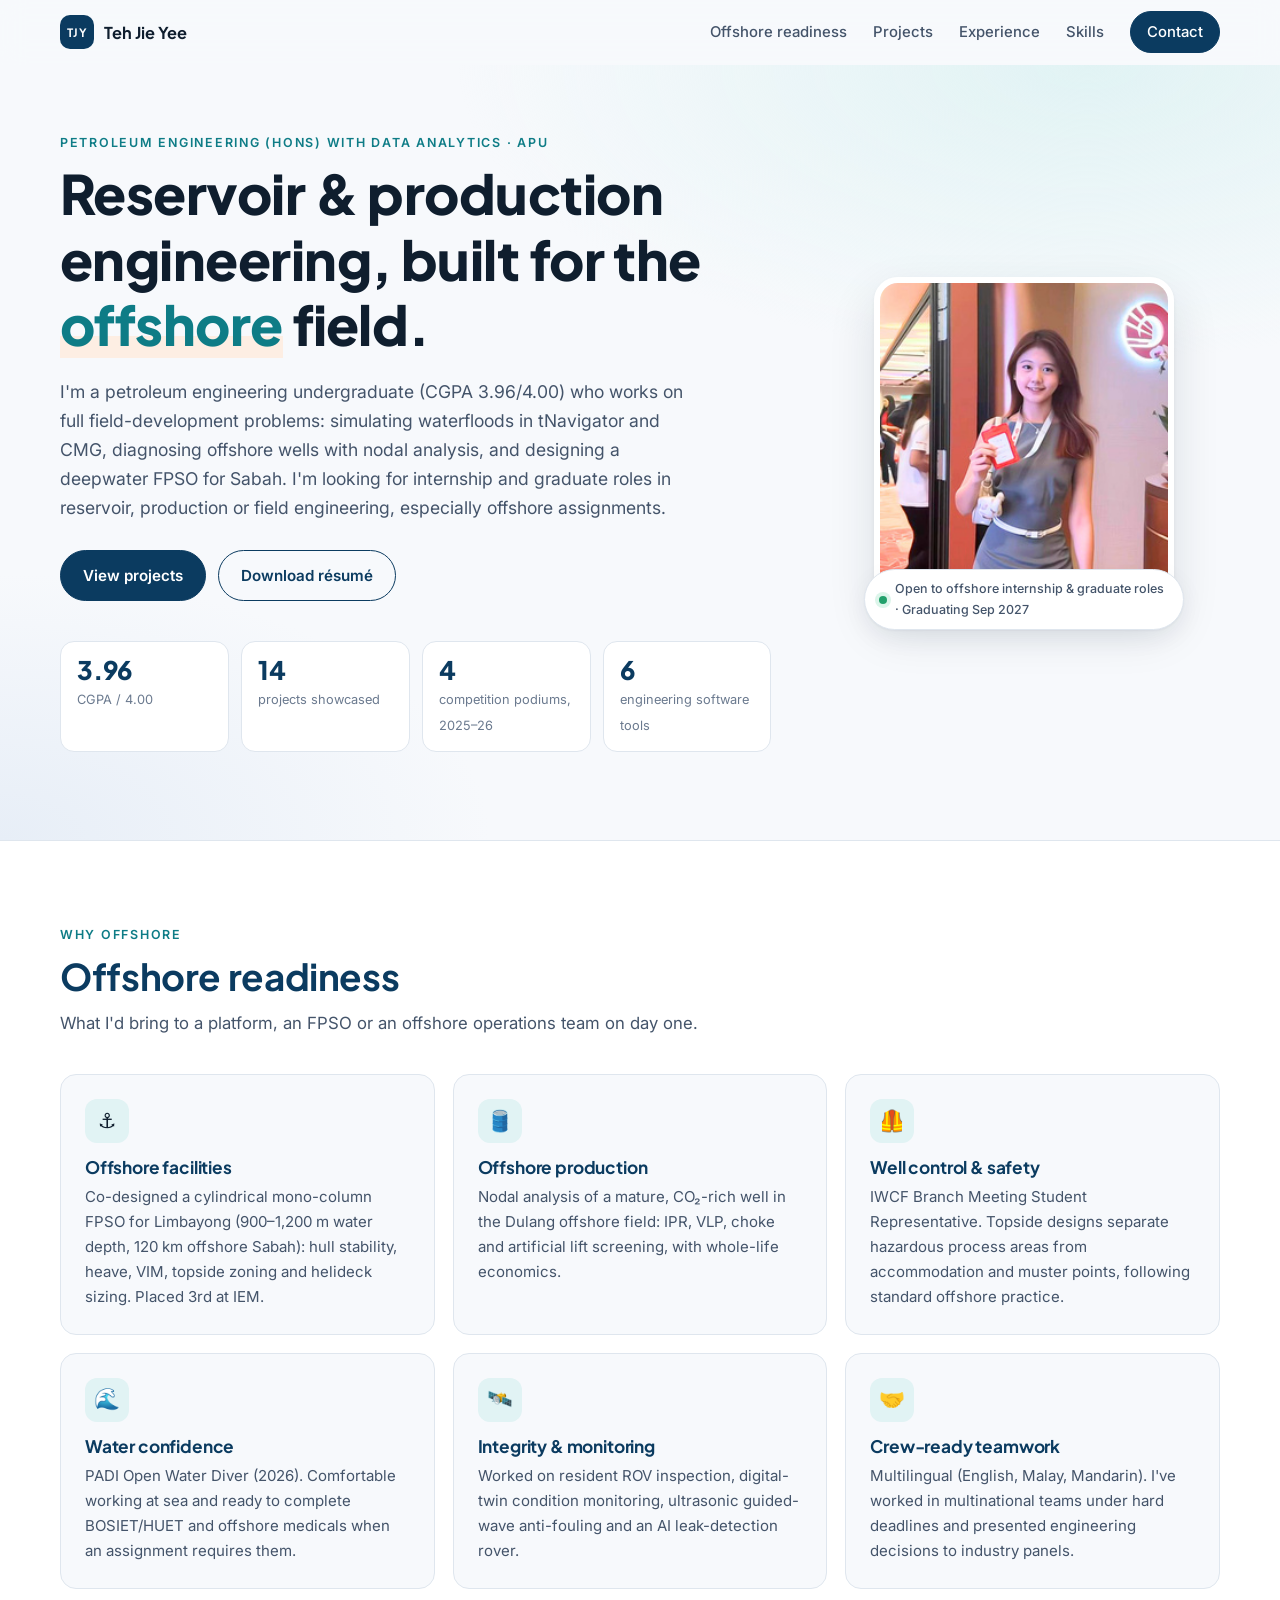
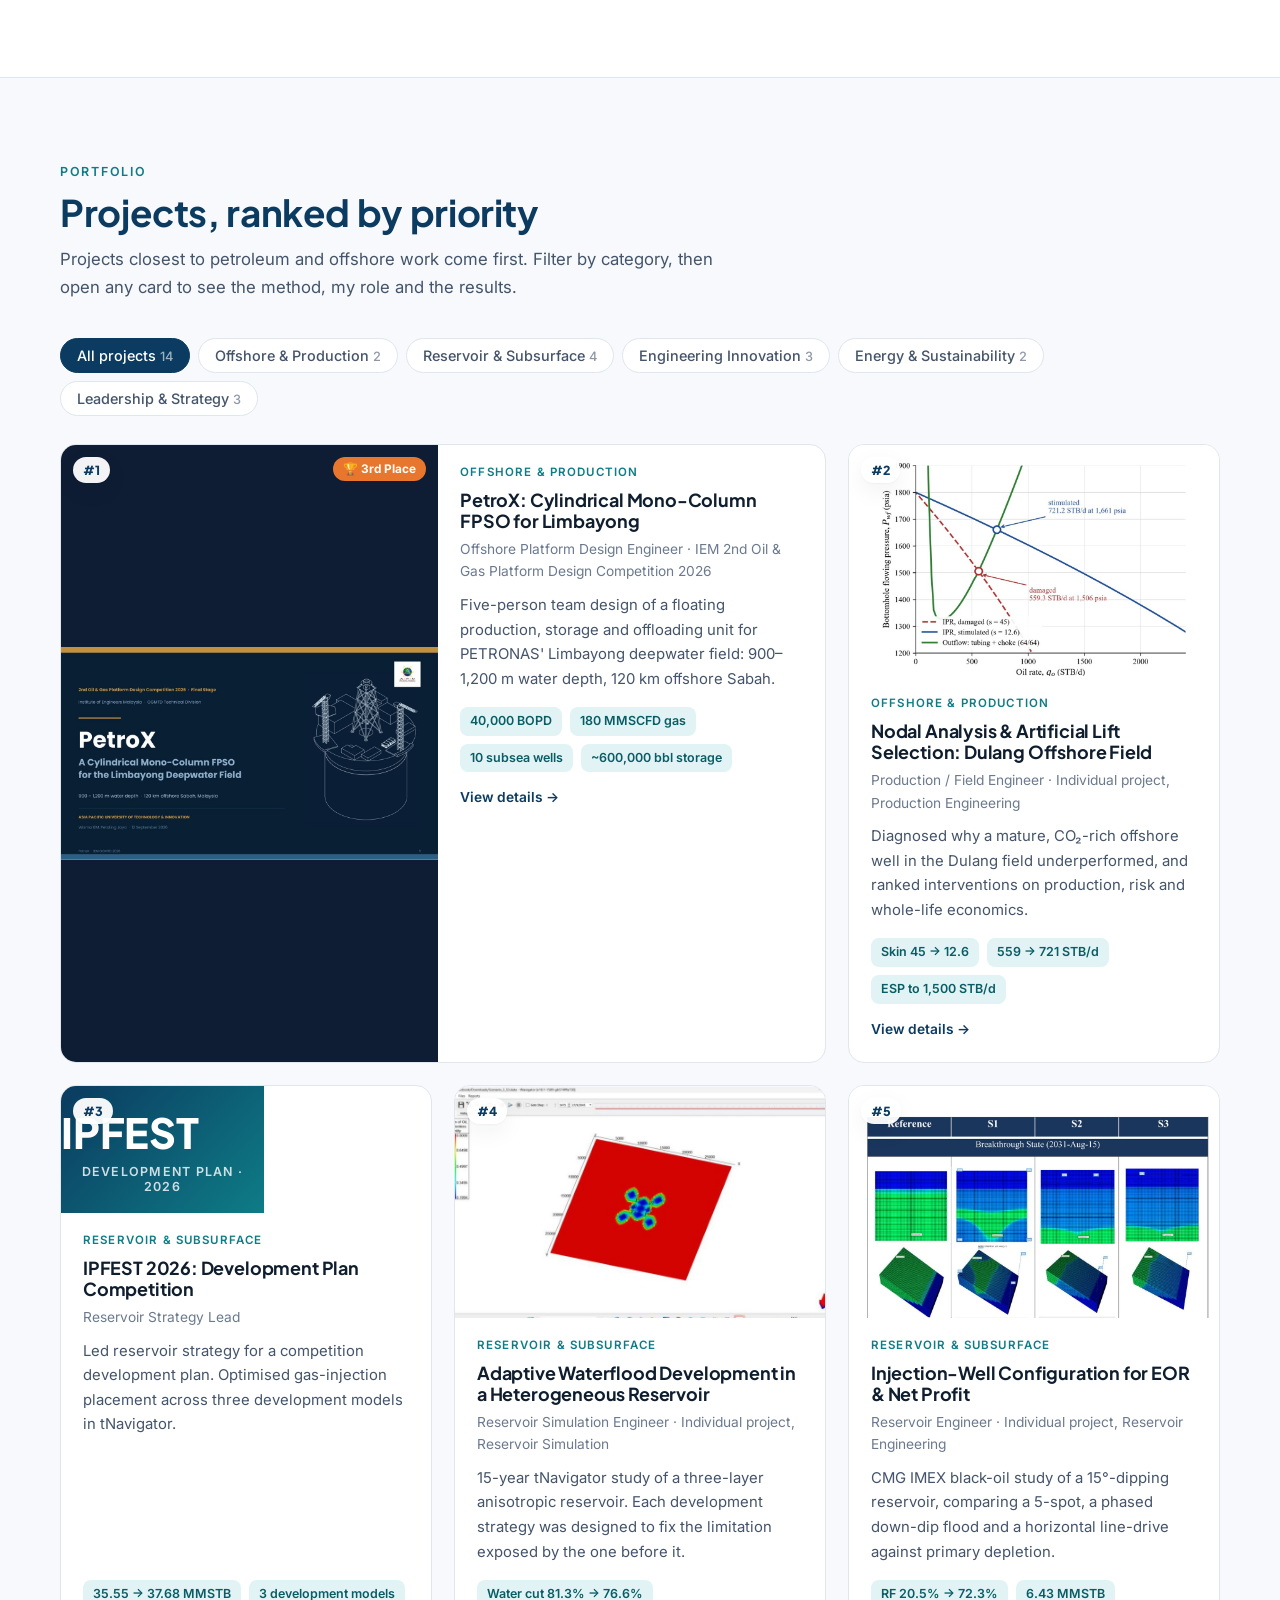
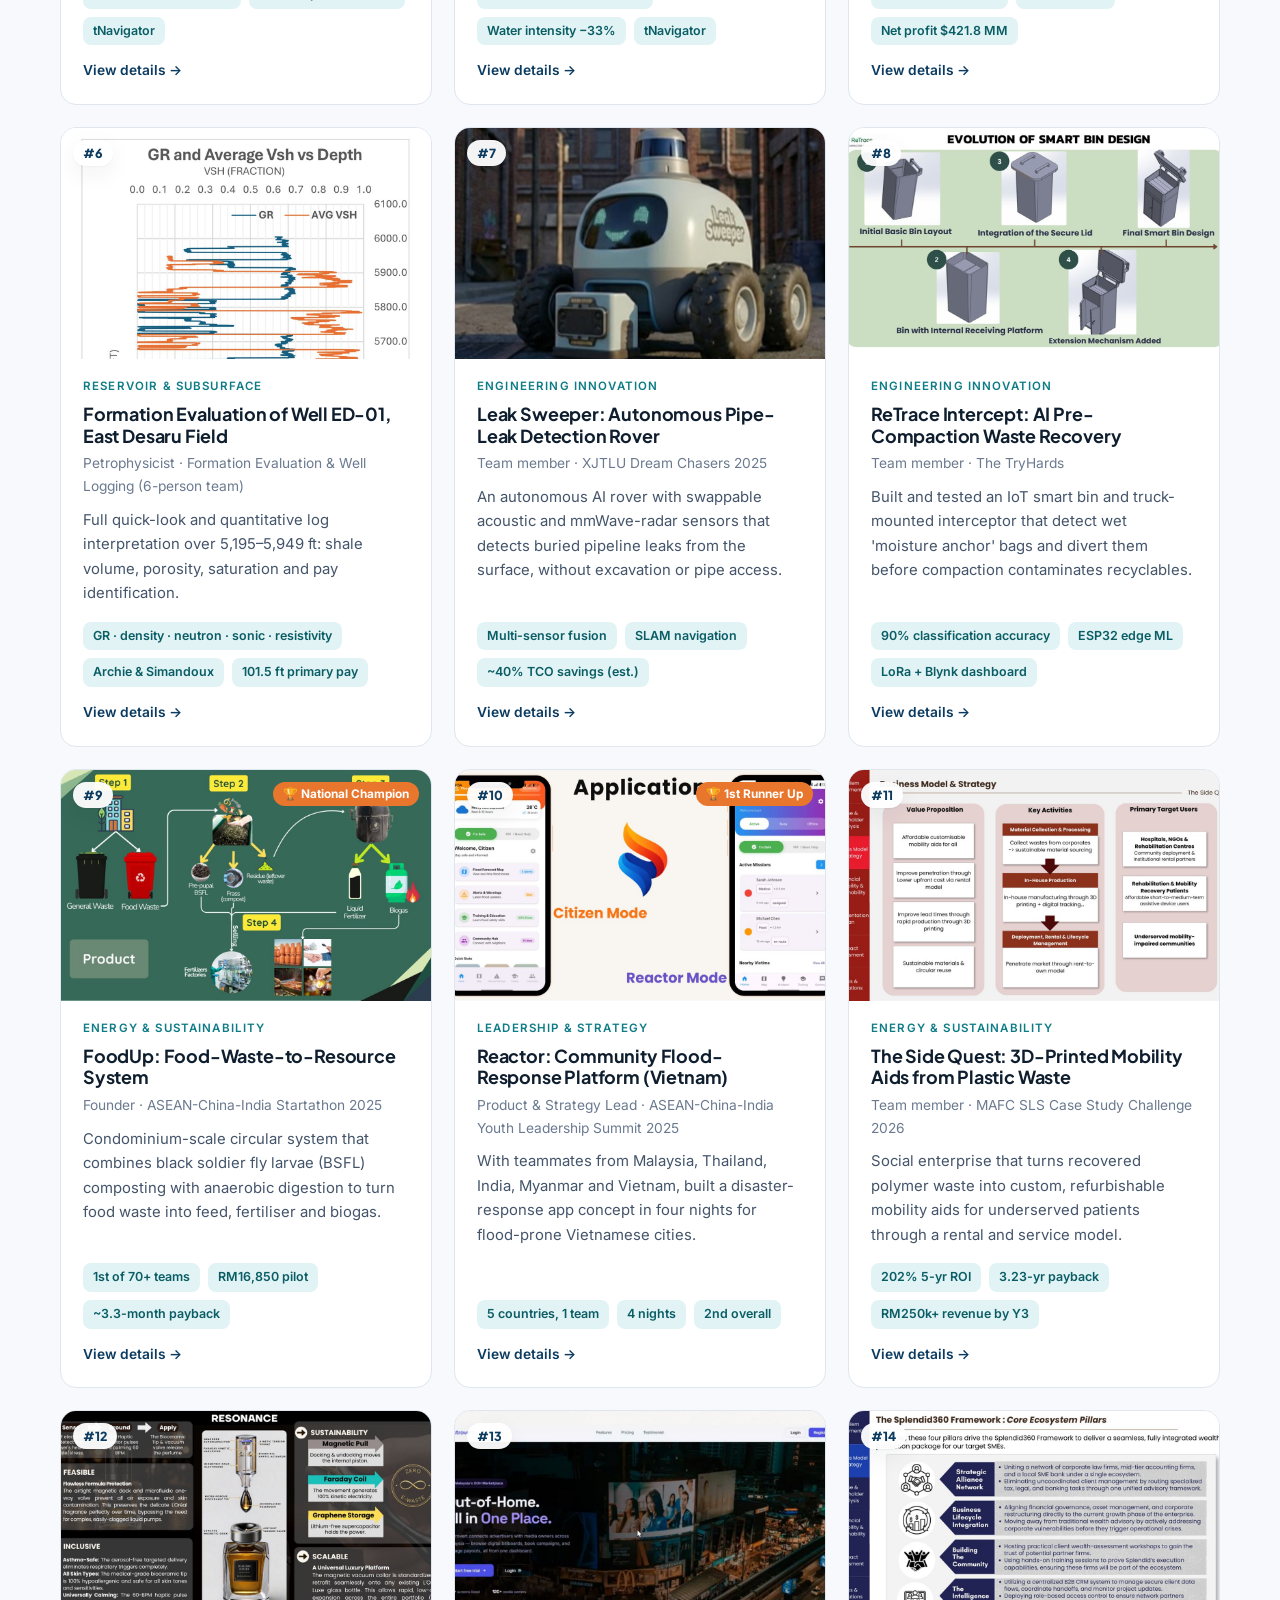
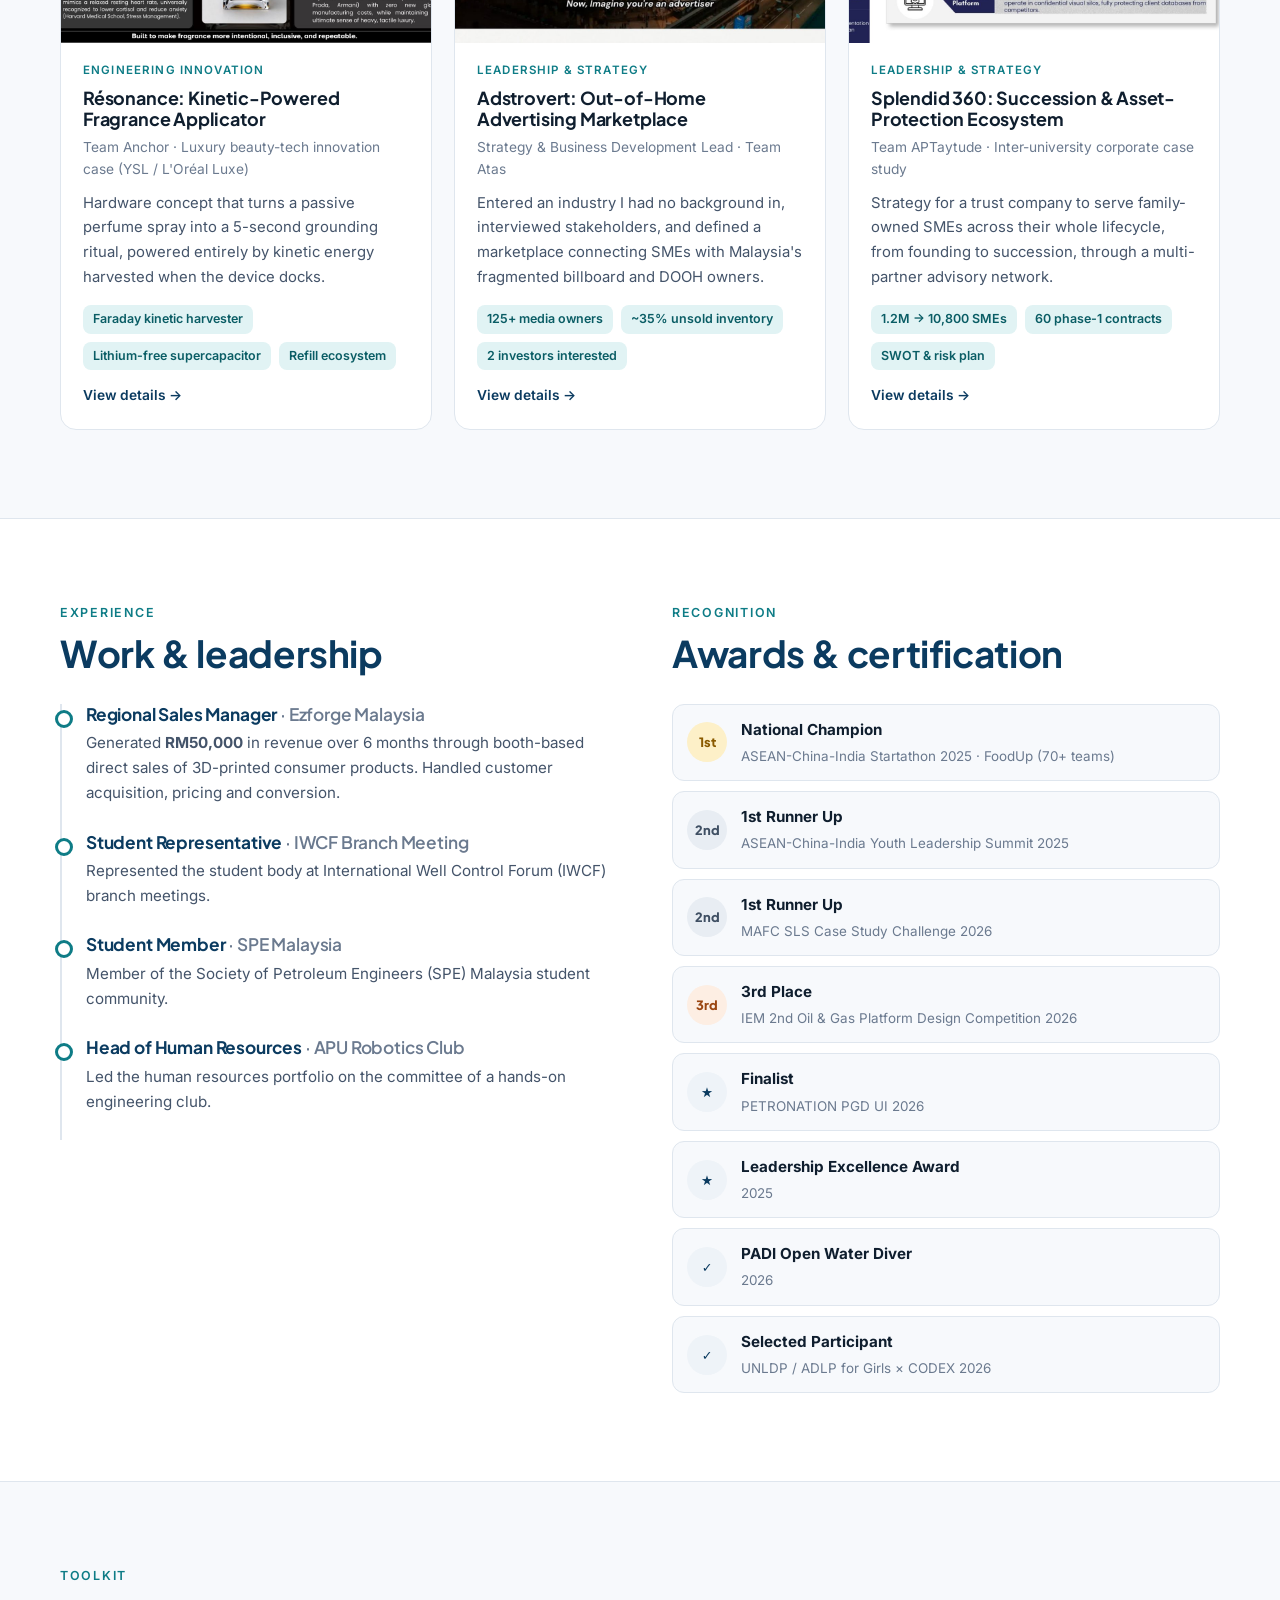
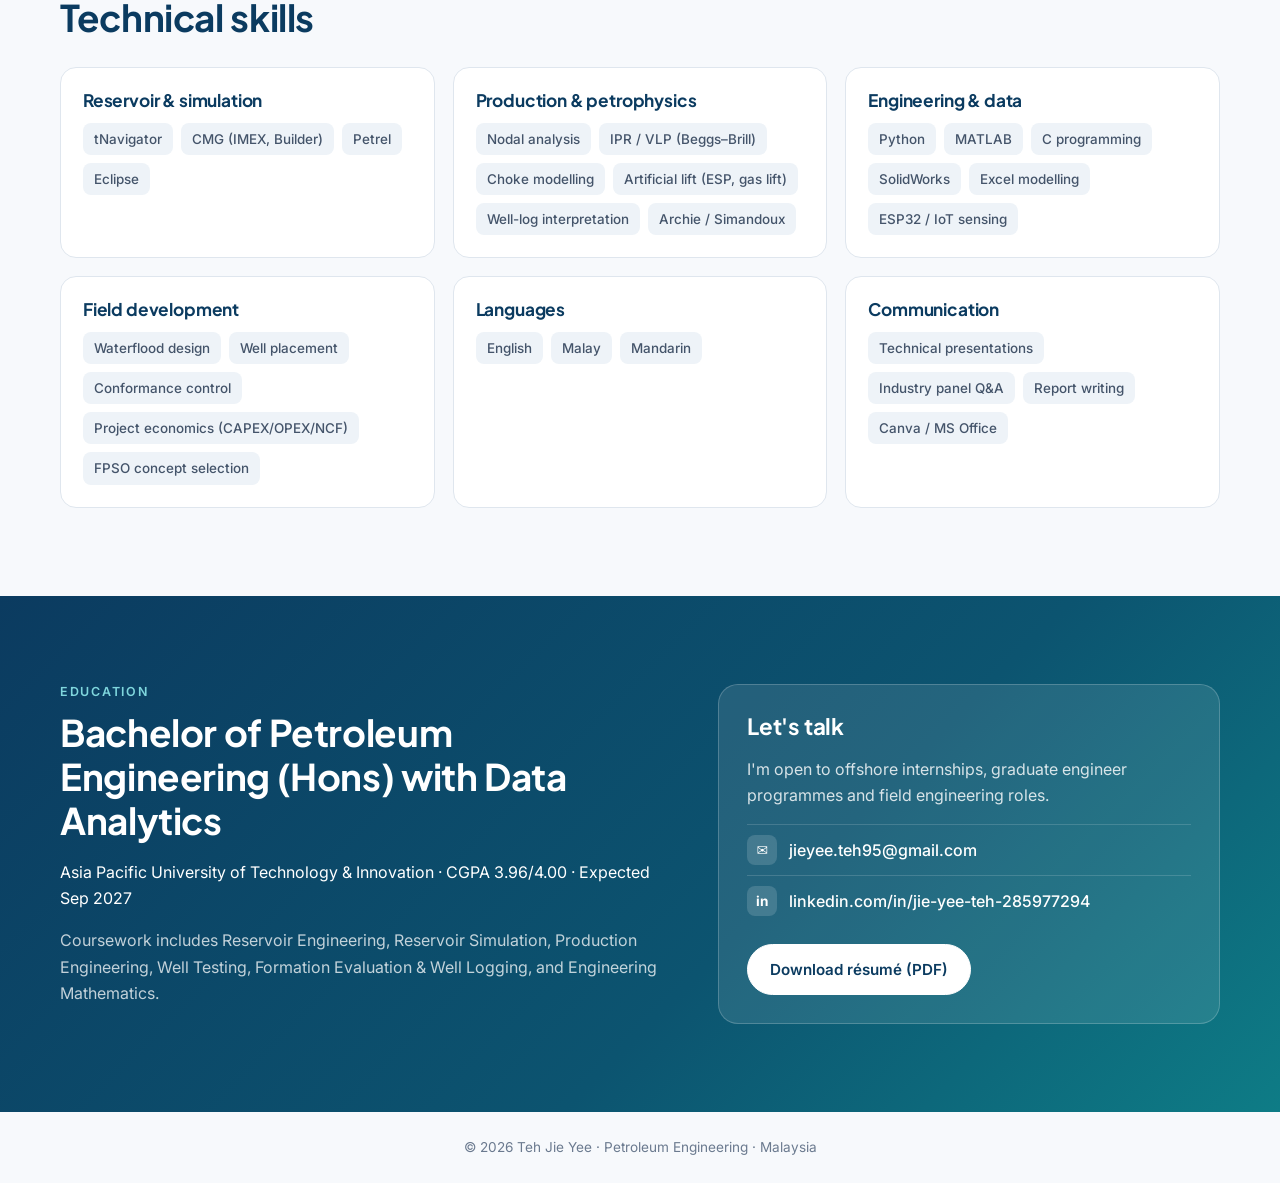
==== index.html @ 3d4229f1 "Petroleum engineering portfolio site Co-Authored-By: Claude Opus 5.5 <noreply@anthropic.com>" ====
<!doctype html>
<html lang="en">
<head>
  <meta charset="utf-8">
  <meta name="viewport" content="width=device-width, initial-scale=1">
  <title>Teh Jie Yee | Petroleum Engineer</title>
  <meta name="description" content="Portfolio of Teh Jie Yee: petroleum engineering undergraduate (CGPA 3.96) focused on reservoir, production and offshore field development.">
  <meta property="og:title" content="Teh Jie Yee | Petroleum Engineer">
  <meta property="og:description" content="Reservoir, production and offshore field development projects: tNavigator, CMG, Petrel, Eclipse, nodal analysis, FPSO design.">
  <meta property="og:image" content="assets/img/petrox.jpg">
  <link rel="preconnect" href="https://fonts.googleapis.com">
  <link rel="preconnect" href="https://fonts.gstatic.com" crossorigin>
  <link href="https://fonts.googleapis.com/css2?family=Inter:wght@400;500;600&family=Plus+Jakarta+Sans:wght@600;700;800&display=swap" rel="stylesheet">
  <link rel="stylesheet" href="styles.css">
  <link rel="icon" href="data:image/svg+xml,<svg xmlns='http://www.w3.org/2000/svg' viewBox='0 0 32 32'><rect width='32' height='32' rx='8' fill='%230b3b60'/><path d='M16 6c4 6 7 9.5 7 13a7 7 0 0 1-14 0c0-3.5 3-7 7-13z' fill='%2333c3cf'/></svg>">
</head>
<body>

<header class="nav" id="top">
  <div class="wrap nav-inner">
    <a href="#top" class="brand"><span class="brand-mark">TJY</span> Teh Jie Yee</a>
    <button class="nav-toggle" aria-label="Open menu" aria-expanded="false">☰</button>
    <nav class="nav-links">
      <a href="#offshore">Offshore readiness</a>
      <a href="#projects">Projects</a>
      <a href="#experience">Experience</a>
      <a href="#skills">Skills</a>
      <a href="#contact" class="btn btn-sm">Contact</a>
    </nav>
  </div>
</header>

<main>
  <!-- HERO -->
  <section class="hero">
    <div class="wrap hero-grid">
      <div>
        <p class="eyebrow">Petroleum Engineering (Hons) with Data Analytics · APU</p>
        <h1>Reservoir &amp; production engineering, built for the <span class="hl">offshore</span> field.</h1>
        <p class="lead">I'm a petroleum engineering undergraduate (CGPA 3.96/4.00) who works on full field-development problems: simulating waterfloods in tNavigator and CMG, diagnosing offshore wells with nodal analysis, and designing a deepwater FPSO for Sabah. I'm looking for internship and graduate roles in reservoir, production or field engineering, especially offshore assignments.</p>
        <div class="hero-cta">
          <a href="#projects" class="btn">View projects</a>
          <a href="assets/Teh-Jie-Yee-Resume.pdf" class="btn btn-ghost" target="_blank" rel="noopener">Download résumé</a>
        </div>
        <ul class="stats">
          <li><strong>3.96</strong><span>CGPA / 4.00</span></li>
          <li><strong>14</strong><span>projects showcased</span></li>
          <li><strong>4</strong><span>competition podiums, 2025–26</span></li>
          <li><strong>6</strong><span>engineering software tools</span></li>
        </ul>
      </div>
      <figure class="hero-photo">
        <img src="assets/img/photo.jpg" alt="Portrait of Teh Jie Yee" width="251" height="335">
        <figcaption>
          <span class="dot"></span> Open to offshore internship &amp; graduate roles · Graduating Sep 2027
        </figcaption>
      </figure>
    </div>
  </section>

  <!-- OFFSHORE READINESS -->
  <section id="offshore" class="section alt">
    <div class="wrap">
      <p class="eyebrow">Why offshore</p>
      <h2>Offshore readiness</h2>
      <p class="section-lead">What I'd bring to a platform, an FPSO or an offshore operations team on day one.</p>
      <div class="ready-grid">
        <article class="ready">
          <div class="ready-icon" aria-hidden="true">⚓</div>
          <h3>Offshore facilities</h3>
          <p>Co-designed a cylindrical mono-column FPSO for Limbayong (900–1,200 m water depth, 120 km offshore Sabah): hull stability, heave, VIM, topside zoning and helideck sizing. Placed 3rd at IEM.</p>
        </article>
        <article class="ready">
          <div class="ready-icon" aria-hidden="true">🛢️</div>
          <h3>Offshore production</h3>
          <p>Nodal analysis of a mature, CO₂-rich well in the Dulang offshore field: IPR, VLP, choke and artificial lift screening, with whole-life economics.</p>
        </article>
        <article class="ready">
          <div class="ready-icon" aria-hidden="true">🦺</div>
          <h3>Well control &amp; safety</h3>
          <p>IWCF Branch Meeting Student Representative. Topside designs separate hazardous process areas from accommodation and muster points, following standard offshore practice.</p>
        </article>
        <article class="ready">
          <div class="ready-icon" aria-hidden="true">🌊</div>
          <h3>Water confidence</h3>
          <p>PADI Open Water Diver (2026). Comfortable working at sea and ready to complete BOSIET/HUET and offshore medicals when an assignment requires them.</p>
        </article>
        <article class="ready">
          <div class="ready-icon" aria-hidden="true">🛰️</div>
          <h3>Integrity &amp; monitoring</h3>
          <p>Worked on resident ROV inspection, digital-twin condition monitoring, ultrasonic guided-wave anti-fouling and an AI leak-detection rover.</p>
        </article>
        <article class="ready">
          <div class="ready-icon" aria-hidden="true">🤝</div>
          <h3>Crew-ready teamwork</h3>
          <p>Multilingual (English, Malay, Mandarin). I've worked in multinational teams under hard deadlines and presented engineering decisions to industry panels.</p>
        </article>
      </div>
    </div>
  </section>

  <!-- PROJECTS -->
  <section id="projects" class="section">
    <div class="wrap">
      <p class="eyebrow">Portfolio</p>
      <h2>Projects, ranked by priority</h2>
      <p class="section-lead">Projects closest to petroleum and offshore work come first. Filter by category, then open any card to see the method, my role and the results.</p>

      <div class="filters" role="tablist" aria-label="Project categories"></div>
      <div class="grid" id="project-grid"></div>
    </div>
  </section>

  <!-- EXPERIENCE -->
  <section id="experience" class="section alt">
    <div class="wrap two-col">
      <div>
        <p class="eyebrow">Experience</p>
        <h2>Work &amp; leadership</h2>
        <ol class="timeline">
          <li>
            <h3>Regional Sales Manager <span>· Ezforge Malaysia</span></h3>
            <p>Generated <strong>RM50,000</strong> in revenue over 6 months through booth-based direct sales of 3D-printed consumer products. Handled customer acquisition, pricing and conversion.</p>
          </li>
          <li>
            <h3>Student Representative <span>· IWCF Branch Meeting</span></h3>
            <p>Represented the student body at International Well Control Forum (IWCF) branch meetings.</p>
          </li>
          <li>
            <h3>Student Member <span>· SPE Malaysia</span></h3>
            <p>Member of the Society of Petroleum Engineers (SPE) Malaysia student community.</p>
          </li>
          <li>
            <h3>Head of Human Resources <span>· APU Robotics Club</span></h3>
            <p>Led the human resources portfolio on the committee of a hands-on engineering club.</p>
          </li>
        </ol>
      </div>
      <div>
        <p class="eyebrow">Recognition</p>
        <h2>Awards &amp; certification</h2>
        <ul class="awards">
          <li><span class="medal gold">1st</span><div><strong>National Champion</strong><small>ASEAN-China-India Startathon 2025 · FoodUp (70+ teams)</small></div></li>
          <li><span class="medal silver">2nd</span><div><strong>1st Runner Up</strong><small>ASEAN-China-India Youth Leadership Summit 2025</small></div></li>
          <li><span class="medal silver">2nd</span><div><strong>1st Runner Up</strong><small>MAFC SLS Case Study Challenge 2026</small></div></li>
          <li><span class="medal bronze">3rd</span><div><strong>3rd Place</strong><small>IEM 2nd Oil &amp; Gas Platform Design Competition 2026</small></div></li>
          <li><span class="medal">★</span><div><strong>Finalist</strong><small>PETRONATION PGD UI 2026</small></div></li>
          <li><span class="medal">★</span><div><strong>Leadership Excellence Award</strong><small>2025</small></div></li>
          <li><span class="medal">✓</span><div><strong>PADI Open Water Diver</strong><small>2026</small></div></li>
          <li><span class="medal">✓</span><div><strong>Selected Participant</strong><small>UNLDP / ADLP for Girls × CODEX 2026</small></div></li>
        </ul>
      </div>
    </div>
  </section>

  <!-- SKILLS -->
  <section id="skills" class="section">
    <div class="wrap">
      <p class="eyebrow">Toolkit</p>
      <h2>Technical skills</h2>
      <div class="skills-grid">
        <div class="skill-card">
          <h3>Reservoir &amp; simulation</h3>
          <ul class="chips"><li>tNavigator</li><li>CMG (IMEX, Builder)</li><li>Petrel</li><li>Eclipse</li></ul>
        </div>
        <div class="skill-card">
          <h3>Production &amp; petrophysics</h3>
          <ul class="chips"><li>Nodal analysis</li><li>IPR / VLP (Beggs–Brill)</li><li>Choke modelling</li><li>Artificial lift (ESP, gas lift)</li><li>Well-log interpretation</li><li>Archie / Simandoux</li></ul>
        </div>
        <div class="skill-card">
          <h3>Engineering &amp; data</h3>
          <ul class="chips"><li>Python</li><li>MATLAB</li><li>C programming</li><li>SolidWorks</li><li>Excel modelling</li><li>ESP32 / IoT sensing</li></ul>
        </div>
        <div class="skill-card">
          <h3>Field development</h3>
          <ul class="chips"><li>Waterflood design</li><li>Well placement</li><li>Conformance control</li><li>Project economics (CAPEX/OPEX/NCF)</li><li>FPSO concept selection</li></ul>
        </div>
        <div class="skill-card">
          <h3>Languages</h3>
          <ul class="chips"><li>English</li><li>Malay</li><li>Mandarin</li></ul>
        </div>
        <div class="skill-card">
          <h3>Communication</h3>
          <ul class="chips"><li>Technical presentations</li><li>Industry panel Q&amp;A</li><li>Report writing</li><li>Canva / MS Office</li></ul>
        </div>
      </div>
    </div>
  </section>

  <!-- EDUCATION + CONTACT -->
  <section id="contact" class="section contact">
    <div class="wrap contact-grid">
      <div>
        <p class="eyebrow light">Education</p>
        <h2>Bachelor of Petroleum Engineering (Hons) with Data Analytics</h2>
        <p>Asia Pacific University of Technology &amp; Innovation · CGPA 3.96/4.00 · Expected Sep 2027</p>
        <p class="muted-light">Coursework includes Reservoir Engineering, Reservoir Simulation, Production Engineering, Well Testing, Formation Evaluation &amp; Well Logging, and Engineering Mathematics.</p>
      </div>
      <div class="contact-card">
        <h3>Let's talk</h3>
        <p>I'm open to offshore internships, graduate engineer programmes and field engineering roles.</p>
        <a class="contact-line" href="mailto:jieyee.teh95@gmail.com"><span>✉</span> jieyee.teh95@gmail.com</a>
        <a class="contact-line" href="https://www.linkedin.com/in/jie-yee-teh-285977294" target="_blank" rel="noopener"><span>in</span> linkedin.com/in/jie-yee-teh-285977294</a>
        <a class="btn btn-light" href="assets/Teh-Jie-Yee-Resume.pdf" target="_blank" rel="noopener">Download résumé (PDF)</a>
      </div>
    </div>
  </section>
</main>

<footer class="footer">
  <div class="wrap">© <span id="year"></span> Teh Jie Yee · Petroleum Engineering · Malaysia</div>
</footer>

<dialog id="modal" aria-labelledby="modal-title">
  <button class="modal-close" aria-label="Close">×</button>
  <div id="modal-body"></div>
</dialog>

<script src="main.js"></script>
</body>
</html>
---- styles.css ----
:root {
  --bg: #f7f9fc;
  --surface: #ffffff;
  --surface-2: #eef3f8;
  --ink: #0f1e2e;
  --ink-2: #44546a;
  --muted: #6b7a8f;
  --line: #dfe6ee;
  --navy: #0b3b60;
  --teal: #0e7c86;
  --teal-soft: #e1f3f4;
  --orange: #e8762d;
  --orange-soft: #fdeee3;
  --radius: 16px;
  --shadow: 0 1px 2px rgba(15, 30, 46, .04), 0 8px 24px rgba(15, 30, 46, .06);
  --shadow-lg: 0 2px 4px rgba(15, 30, 46, .05), 0 20px 48px rgba(15, 30, 46, .12);
  --head: "Plus Jakarta Sans", system-ui, sans-serif;
  --body: "Inter", system-ui, sans-serif;
}

* { box-sizing: border-box; }
html { scroll-behavior: smooth; scroll-padding-top: 72px; }
body { margin: 0; background: var(--bg); color: var(--ink); font: 400 16px/1.65 var(--body); -webkit-font-smoothing: antialiased; }
img { max-width: 100%; display: block; }
a { color: var(--teal); text-decoration: none; }
h1, h2, h3 { font-family: var(--head); line-height: 1.2; margin: 0; letter-spacing: -.01em; }
h2 { font-size: clamp(1.7rem, 3vw, 2.3rem); color: var(--navy); }
h3 { font-size: 1.08rem; }
.wrap { width: min(1160px, 100% - 32px); margin-inline: auto; }

.eyebrow { font: 600 .78rem/1 var(--body); letter-spacing: .14em; text-transform: uppercase; color: var(--teal); margin: 0 0 12px; }
.eyebrow.light { color: #7fd6dd; }
.section { padding: 88px 0; }
.section.alt { background: var(--surface); border-block: 1px solid var(--line); }
.section-lead { color: var(--ink-2); max-width: 680px; margin: 12px 0 36px; font-size: 1.05rem; }

/* buttons */
.btn { display: inline-flex; align-items: center; gap: 8px; background: var(--navy); color: #fff; padding: 12px 22px; border-radius: 999px; font-weight: 600; font-size: .95rem; border: 1.5px solid var(--navy); transition: transform .15s, background .15s, box-shadow .15s; }
.btn:hover { background: #0d4a78; transform: translateY(-1px); box-shadow: var(--shadow); }
.btn-ghost { background: transparent; color: var(--navy); }
.btn-ghost:hover { background: var(--surface-2); }
.btn-sm { padding: 8px 16px; font-size: .88rem; color: #fff !important; }
.btn-light { background: #fff; color: var(--navy); border-color: #fff; margin-top: 18px; }
.btn-light:hover { background: var(--teal-soft); }

/* nav */
.nav { position: sticky; top: 0; z-index: 50; background: rgba(247, 249, 252, .85); backdrop-filter: blur(12px); border-bottom: 1px solid transparent; transition: border-color .2s; }
.nav.scrolled { border-bottom-color: var(--line); }
.nav-inner { display: flex; align-items: center; justify-content: space-between; height: 64px; }
.brand { font: 700 1.02rem var(--head); color: var(--ink); display: flex; align-items: center; gap: 10px; }
.brand-mark { display: grid; place-items: center; width: 34px; height: 34px; border-radius: 10px; background: var(--navy); color: #fff; font-size: .72rem; letter-spacing: .04em; }
.nav-links { display: flex; align-items: center; gap: 26px; }
.nav-links a { color: var(--ink-2); font-weight: 500; font-size: .93rem; }
.nav-links a:hover { color: var(--navy); }
.nav-toggle { display: none; background: none; border: 0; font-size: 1.5rem; color: var(--navy); cursor: pointer; }

/* hero */
.hero { padding: 72px 0 88px; background:
  radial-gradient(900px 420px at 85% 0%, var(--teal-soft), transparent 70%),
  radial-gradient(700px 380px at 0% 100%, #e7eef7, transparent 70%); }
.hero-grid { display: grid; grid-template-columns: 1.45fr .8fr; gap: 56px; align-items: center; }
.hero h1 { font-size: clamp(2.1rem, 4.6vw, 3.4rem); font-weight: 800; color: var(--ink); margin-bottom: 20px; }
.hl { color: var(--teal); background: linear-gradient(transparent 68%, var(--orange-soft) 68%); }
.lead { font-size: 1.1rem; color: var(--ink-2); max-width: 640px; margin: 0 0 28px; }
.hero-cta { display: flex; gap: 12px; flex-wrap: wrap; }
.stats { list-style: none; padding: 0; margin: 40px 0 0; display: grid; grid-template-columns: repeat(4, 1fr); gap: 12px; }
.stats li { background: var(--surface); border: 1px solid var(--line); border-radius: 14px; padding: 14px 16px; }
.stats strong { display: block; font: 800 1.6rem/1.1 var(--head); color: var(--navy); }
.stats span { font-size: .8rem; color: var(--muted); }
.hero-photo { margin: 0; justify-self: center; position: relative; }
.hero-photo img { width: 300px; aspect-ratio: 3/4; object-fit: cover; border-radius: 24px; box-shadow: var(--shadow-lg); border: 6px solid #fff; }
.hero-photo figcaption { position: absolute; left: 50%; bottom: -18px; transform: translateX(-50%); width: max-content; max-width: 320px; background: #fff; border: 1px solid var(--line); box-shadow: var(--shadow); padding: 9px 14px; border-radius: 999px; font-size: .78rem; font-weight: 500; color: var(--ink-2); display: flex; align-items: center; gap: 8px; }
.dot { width: 8px; height: 8px; border-radius: 50%; background: #22a06b; box-shadow: 0 0 0 4px #dcf5ea; flex: none; }

/* offshore readiness */
.ready-grid { display: grid; grid-template-columns: repeat(3, 1fr); gap: 18px; }
.ready { background: var(--bg); border: 1px solid var(--line); border-radius: var(--radius); padding: 24px; transition: transform .2s, box-shadow .2s; }
.ready:hover { transform: translateY(-3px); box-shadow: var(--shadow); background: #fff; }
.ready-icon { width: 44px; height: 44px; border-radius: 12px; display: grid; place-items: center; background: var(--teal-soft); font-size: 1.3rem; margin-bottom: 14px; }
.ready h3 { color: var(--navy); margin-bottom: 8px; }
.ready p { margin: 0; color: var(--ink-2); font-size: .94rem; }

/* filters */
.filters { display: flex; flex-wrap: wrap; gap: 8px; margin-bottom: 28px; }
.filter { border: 1.5px solid var(--line); background: var(--surface); color: var(--ink-2); padding: 8px 16px; border-radius: 999px; font: 500 .9rem var(--body); cursor: pointer; transition: all .15s; }
.filter:hover { border-color: var(--teal); color: var(--teal); }
.filter[aria-selected="true"] { background: var(--navy); border-color: var(--navy); color: #fff; }
.filter .count { opacity: .6; margin-left: 4px; font-size: .8rem; }

/* project cards */
.grid { display: grid; grid-template-columns: repeat(3, 1fr); gap: 22px; }
.card { background: var(--surface); border: 1px solid var(--line); border-radius: var(--radius); overflow: hidden; display: flex; flex-direction: column; cursor: pointer; transition: transform .2s, box-shadow .2s, border-color .2s; text-align: left; font: inherit; color: inherit; padding: 0; }
.card:hover, .card:focus-visible { transform: translateY(-4px); box-shadow: var(--shadow-lg); border-color: #c9d6e3; outline: none; }
.card.featured { grid-column: span 2; flex-direction: row; }
.card.featured .thumb { flex: 1.1; aspect-ratio: auto; min-height: 100%; }
.card.featured .card-body { flex: 1; }
.thumb { position: relative; aspect-ratio: 16/10; background: var(--surface-2); overflow: hidden; }
.thumb img { width: 100%; height: 100%; object-fit: cover; object-position: top center; transition: transform .4s; }
.card:hover .thumb img { transform: scale(1.03); }
.thumb.placeholder { display: grid; place-items: center; background: linear-gradient(135deg, var(--navy), var(--teal)); color: #fff; font: 800 2.6rem var(--head); }
.thumb.placeholder small { display: block; font: 600 .78rem var(--body); letter-spacing: .1em; text-transform: uppercase; opacity: .8; text-align: center; margin-top: 6px; }
.rank { position: absolute; top: 12px; left: 12px; background: rgba(255,255,255,.95); color: var(--navy); font: 800 .78rem var(--head); padding: 5px 10px; border-radius: 999px; box-shadow: var(--shadow); }
.award-tag { position: absolute; top: 12px; right: 12px; background: var(--orange); color: #fff; font: 700 .74rem var(--body); padding: 5px 10px; border-radius: 999px; }
.card-body { padding: 20px 22px 22px; display: flex; flex-direction: column; gap: 10px; flex: 1; }
.cat { font: 600 .72rem var(--body); letter-spacing: .1em; text-transform: uppercase; color: var(--teal); }
.card h3 { font-size: 1.12rem; color: var(--ink); }
.role { font-size: .86rem; color: var(--muted); margin-top: -4px; }
.summary { margin: 0; color: var(--ink-2); font-size: .93rem; }
.metrics { display: flex; flex-wrap: wrap; gap: 8px; margin-top: auto; padding-top: 6px; }
.metric { background: var(--teal-soft); color: #0a5d65; font-size: .78rem; font-weight: 600; padding: 4px 10px; border-radius: 8px; }
.more { font-size: .86rem; font-weight: 600; color: var(--navy); margin-top: 4px; }
.card.hide { display: none; }

/* timeline + awards */
.two-col { display: grid; grid-template-columns: 1fr 1fr; gap: 64px; }
.timeline { list-style: none; padding: 0; margin: 28px 0 0; border-left: 2px solid var(--line); }
.timeline li { position: relative; padding: 0 0 26px 24px; }
.timeline li::before { content: ""; position: absolute; left: -7px; top: 6px; width: 12px; height: 12px; border-radius: 50%; background: #fff; border: 3px solid var(--teal); }
.timeline h3 { color: var(--navy); }
.timeline h3 span { color: var(--muted); font-weight: 600; }
.timeline p { margin: 6px 0 0; color: var(--ink-2); font-size: .95rem; }
.awards { list-style: none; padding: 0; margin: 28px 0 0; display: grid; gap: 10px; }
.awards li { display: flex; align-items: center; gap: 14px; background: var(--bg); border: 1px solid var(--line); border-radius: 12px; padding: 12px 14px; }
.awards strong { display: block; font-size: .95rem; }
.awards small { color: var(--muted); font-size: .84rem; }
.medal { flex: none; width: 40px; height: 40px; border-radius: 50%; display: grid; place-items: center; font: 800 .8rem var(--head); background: var(--surface-2); color: var(--navy); }
.medal.gold { background: #fdf0c8; color: #8a5a00; }
.medal.silver { background: #e8edf3; color: #3f4f63; }
.medal.bronze { background: var(--orange-soft); color: #9a4510; }

/* skills */
.skills-grid { display: grid; grid-template-columns: repeat(3, 1fr); gap: 18px; margin-top: 28px; }
.skill-card { background: var(--surface); border: 1px solid var(--line); border-radius: var(--radius); padding: 22px; }
.skill-card h3 { color: var(--navy); margin-bottom: 12px; }
.chips { list-style: none; padding: 0; margin: 0; display: flex; flex-wrap: wrap; gap: 8px; }
.chips li { background: var(--surface-2); color: var(--ink-2); font-size: .84rem; font-weight: 500; padding: 5px 11px; border-radius: 8px; }

/* contact */
.contact { background: linear-gradient(135deg, var(--navy), #0c5470 60%, var(--teal)); color: #fff; }
.contact h2 { color: #fff; margin-bottom: 12px; }
.contact-grid { display: grid; grid-template-columns: 1.2fr 1fr; gap: 56px; align-items: center; }
.muted-light { color: rgba(255,255,255,.75); }
.contact-card { background: rgba(255,255,255,.1); border: 1px solid rgba(255,255,255,.2); border-radius: 20px; padding: 28px; }
.contact-card h3 { font-size: 1.4rem; }
.contact-card p { color: rgba(255,255,255,.82); }
.contact-line { display: flex; align-items: center; gap: 12px; color: #fff; padding: 10px 0; border-top: 1px solid rgba(255,255,255,.15); font-weight: 500; word-break: break-all; }
.contact-line span { width: 30px; height: 30px; flex: none; display: grid; place-items: center; border-radius: 8px; background: rgba(255,255,255,.15); font-weight: 700; font-size: .85rem; }
.footer { padding: 24px 0; font-size: .85rem; color: var(--muted); text-align: center; }

/* modal */
dialog { width: min(860px, 100% - 32px); max-height: calc(100vh - 48px); border: 0; border-radius: 20px; padding: 0; box-shadow: var(--shadow-lg); color: var(--ink); }
dialog::backdrop { background: rgba(15, 30, 46, .55); backdrop-filter: blur(3px); }
.modal-close { position: sticky; top: 12px; float: right; margin: 12px 12px 0 0; z-index: 2; width: 38px; height: 38px; border-radius: 50%; border: 0; background: #fff; box-shadow: var(--shadow); font-size: 1.4rem; cursor: pointer; color: var(--navy); }
.m-img { width: 100%; max-height: 380px; object-fit: contain; background: var(--surface-2); border-bottom: 1px solid var(--line); }
.m-body { padding: 26px 32px 32px; }
.m-body h2 { font-size: 1.6rem; margin: 6px 0 4px; }
.m-meta { color: var(--muted); font-size: .92rem; margin-bottom: 18px; }
.m-body h4 { font: 700 .8rem var(--body); letter-spacing: .1em; text-transform: uppercase; color: var(--teal); margin: 22px 0 8px; }
.m-body ul { margin: 0; padding-left: 20px; color: var(--ink-2); }
.m-body li { margin-bottom: 6px; }
.m-body p { color: var(--ink-2); margin: 0; }
.kpis { display: grid; grid-template-columns: repeat(auto-fit, minmax(150px, 1fr)); gap: 10px; margin-top: 4px; }
.kpi { background: var(--bg); border: 1px solid var(--line); border-radius: 12px; padding: 12px 14px; }
.kpi strong { display: block; font: 800 1.25rem var(--head); color: var(--navy); }
.kpi span { font-size: .8rem; color: var(--muted); }

/* reveal */
.reveal { opacity: 0; transform: translateY(14px); transition: opacity .6s, transform .6s; }
.reveal.in { opacity: 1; transform: none; }
@media (prefers-reduced-motion: reduce) { .reveal { opacity: 1; transform: none; } * { transition: none !important; } html { scroll-behavior: auto; } }

/* responsive */
@media (max-width: 980px) {
  .grid, .ready-grid, .skills-grid { grid-template-columns: repeat(2, 1fr); }
  .hero-grid, .two-col, .contact-grid { grid-template-columns: 1fr; gap: 48px; }
  .hero-photo { order: -1; }
  .hero-photo img { width: 220px; }
}
@media (max-width: 720px) {
  .nav-toggle { display: block; }
  .nav-links { display: none; position: absolute; top: 64px; left: 0; right: 0; flex-direction: column; align-items: flex-start; gap: 0; background: #fff; border-bottom: 1px solid var(--line); padding: 8px 16px 16px; }
  .nav-links.open { display: flex; }
  .nav-links a { padding: 10px 0; width: 100%; }
  .nav-links .btn-sm { width: auto; margin-top: 6px; }
  .grid, .ready-grid, .skills-grid { grid-template-columns: 1fr; }
  .card.featured { grid-column: auto; flex-direction: column; }
  .card.featured .thumb { aspect-ratio: 16/10; }
  .stats { grid-template-columns: repeat(2, 1fr); }
  .section { padding: 64px 0; }
  .hero { padding: 40px 0 64px; }
  .m-body { padding: 20px 20px 24px; }
}
.card.featured .thumb { background: #0e1d33; display: flex; align-items: center; }
.card.featured .thumb img { height: auto; object-fit: contain; }
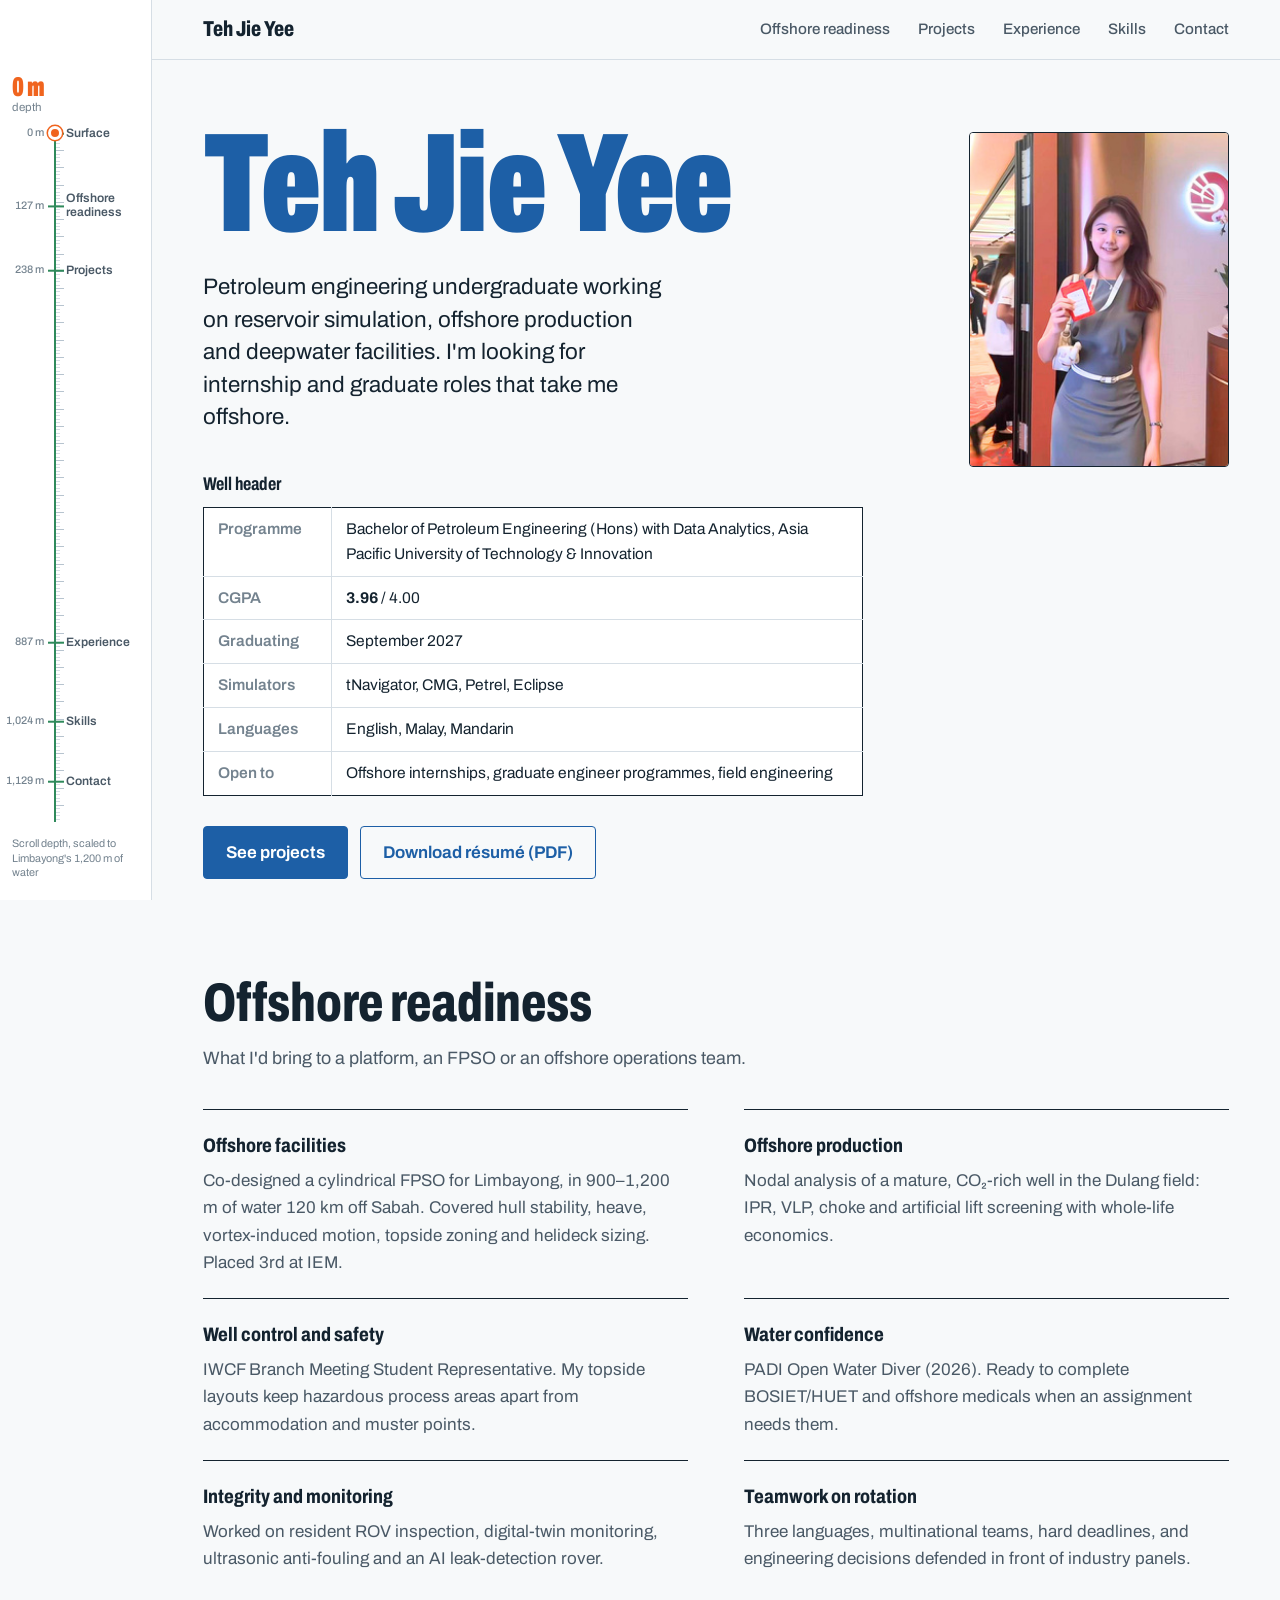
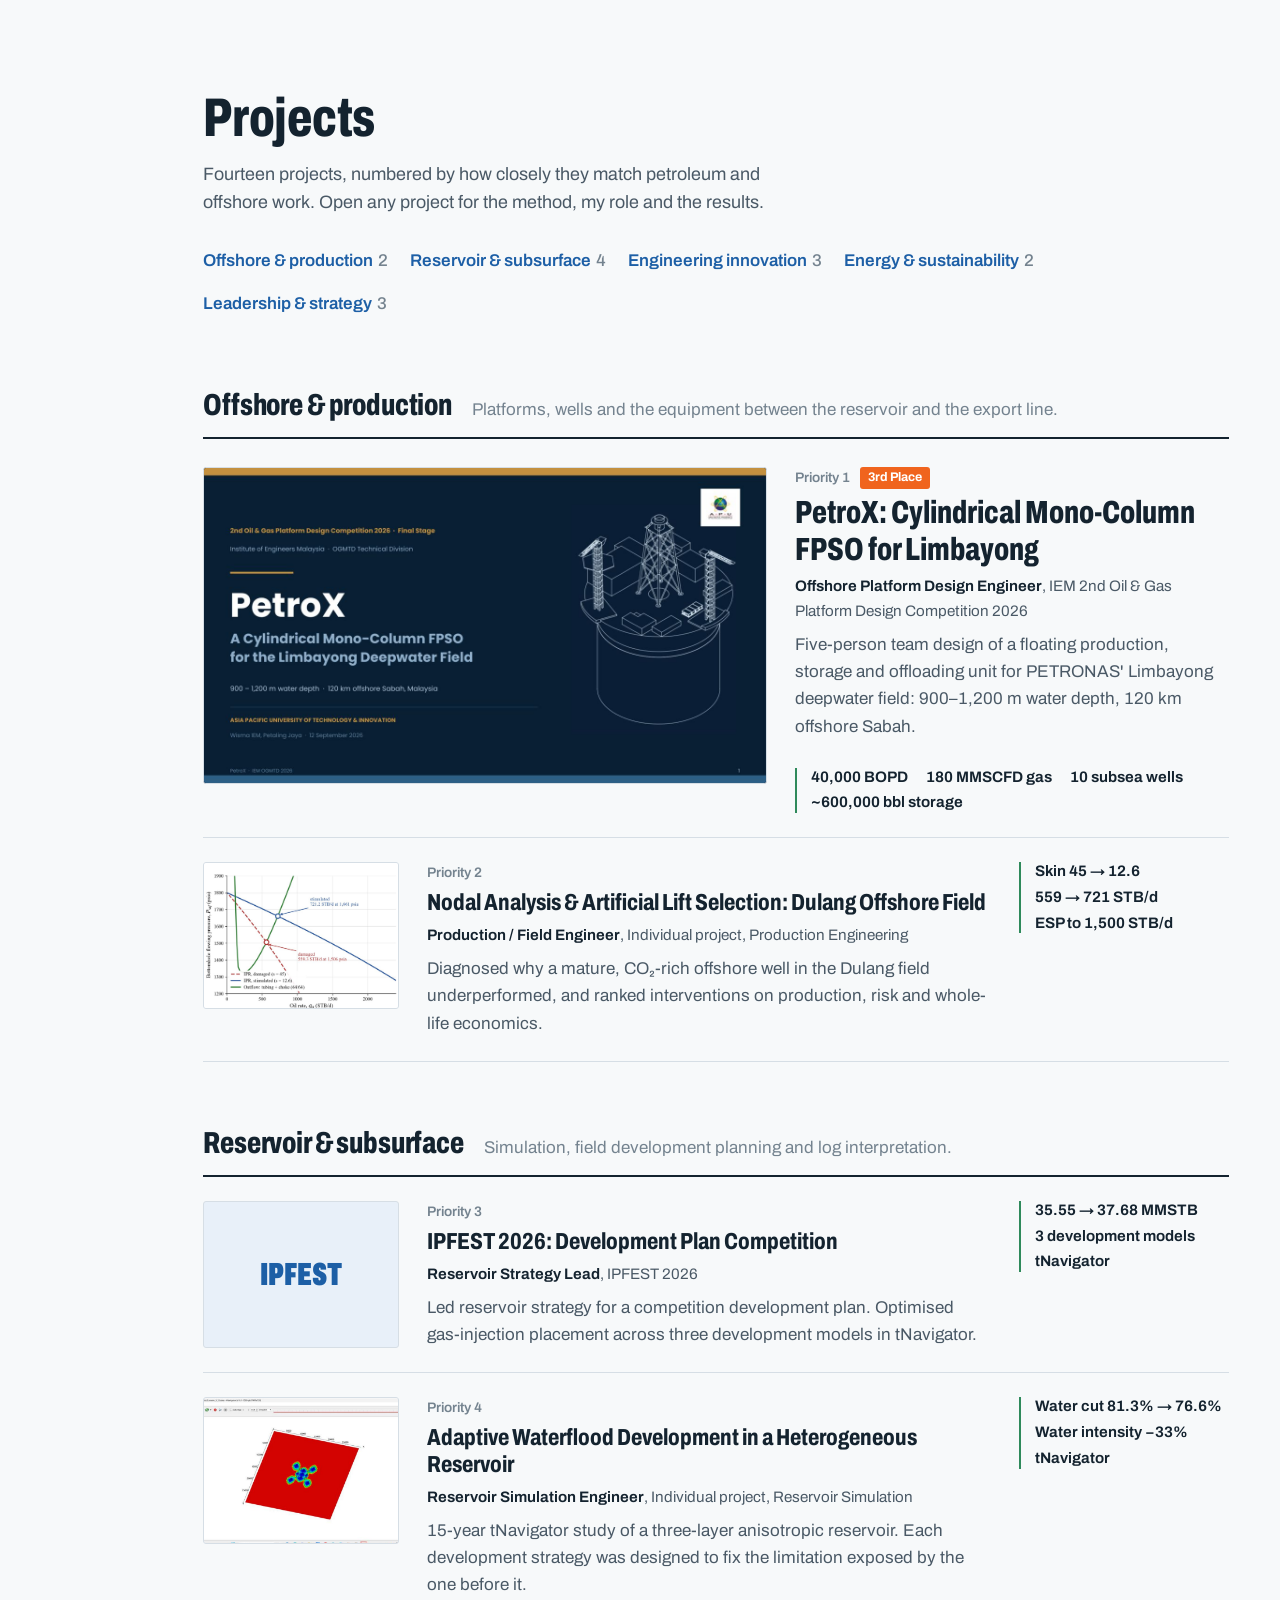
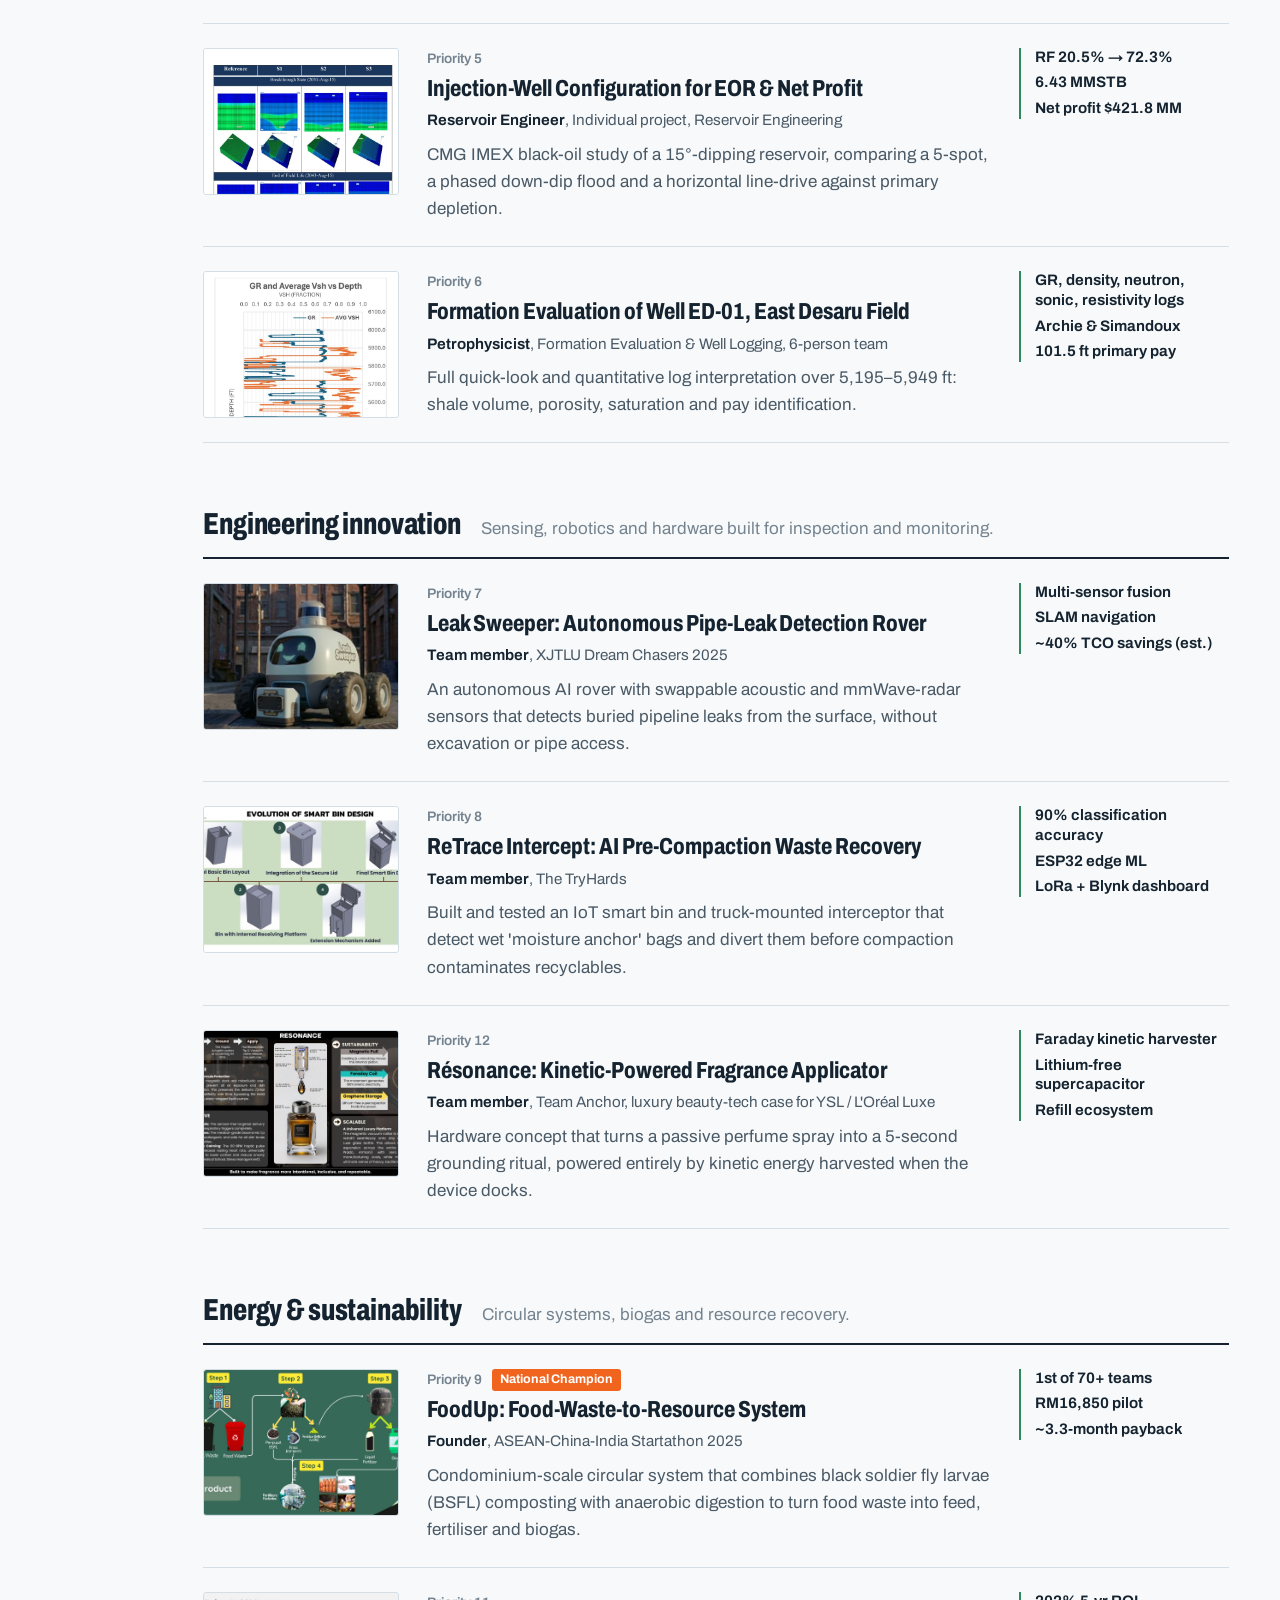
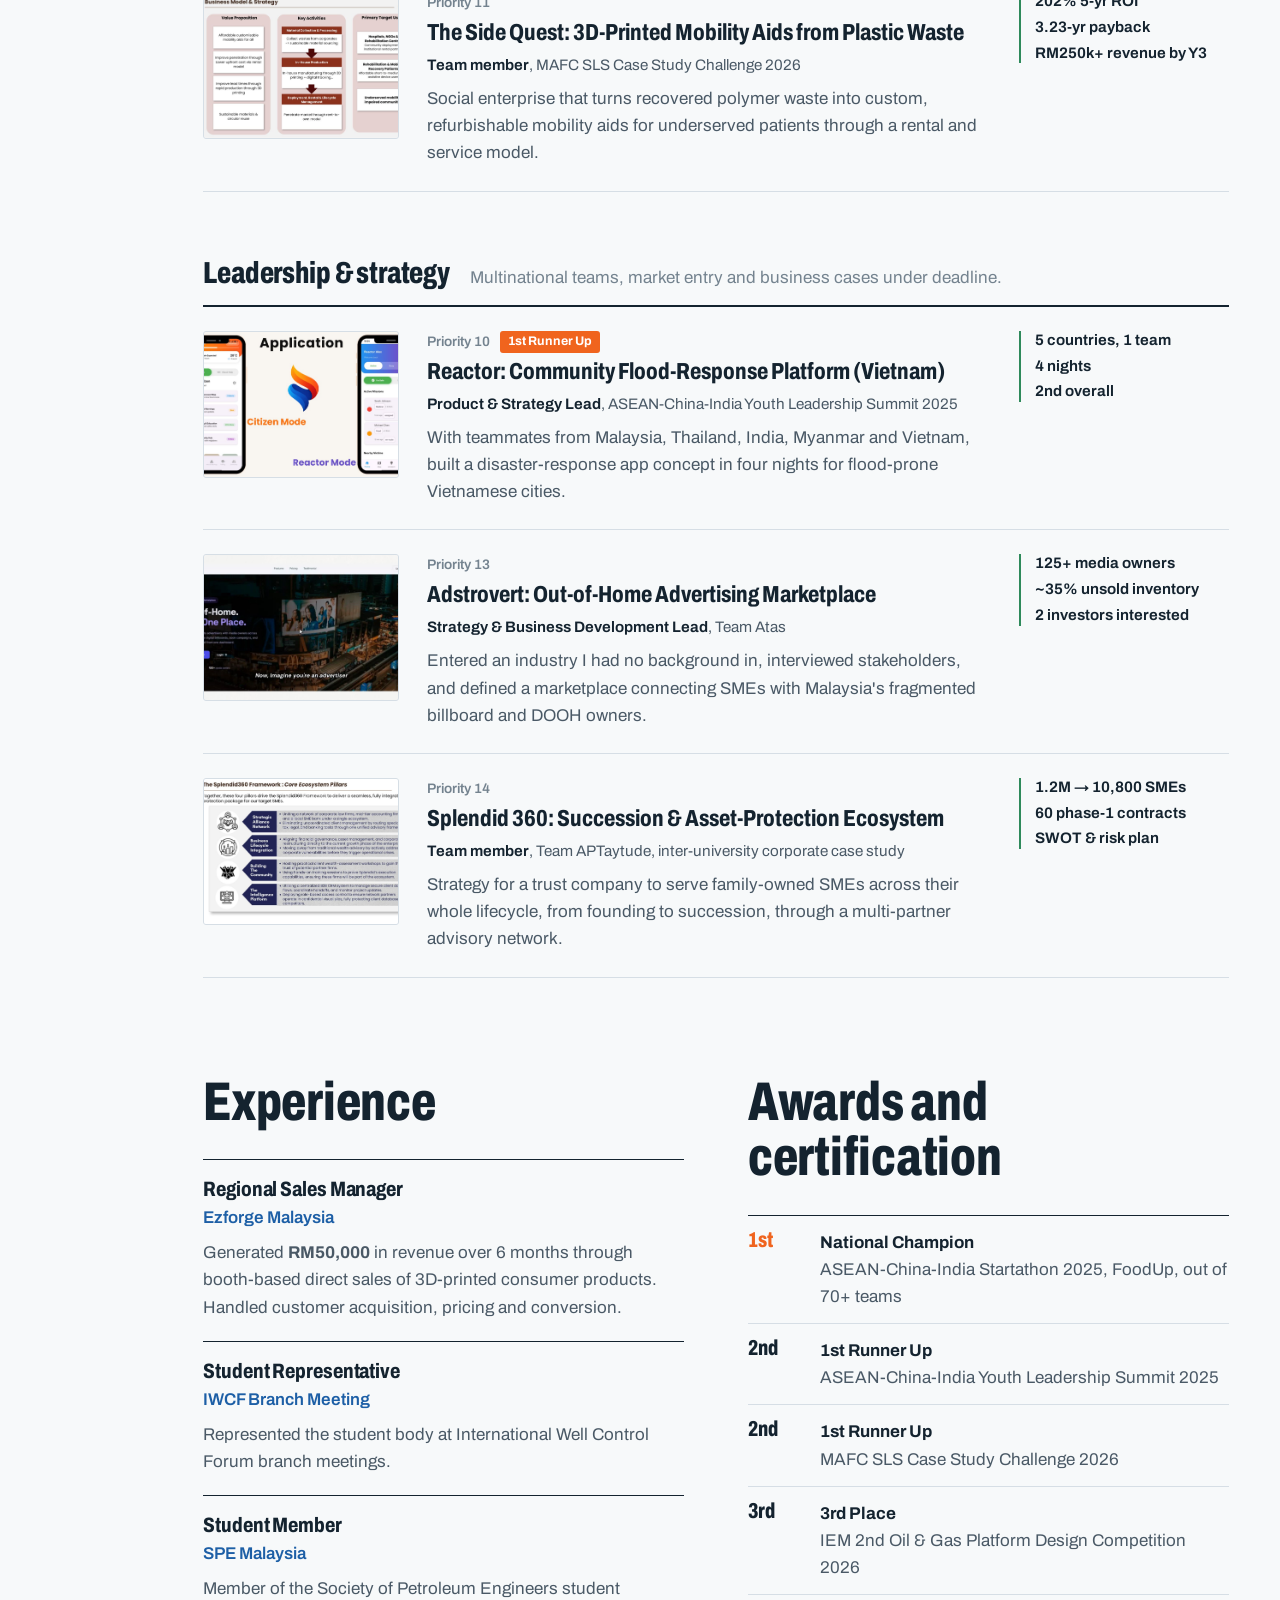
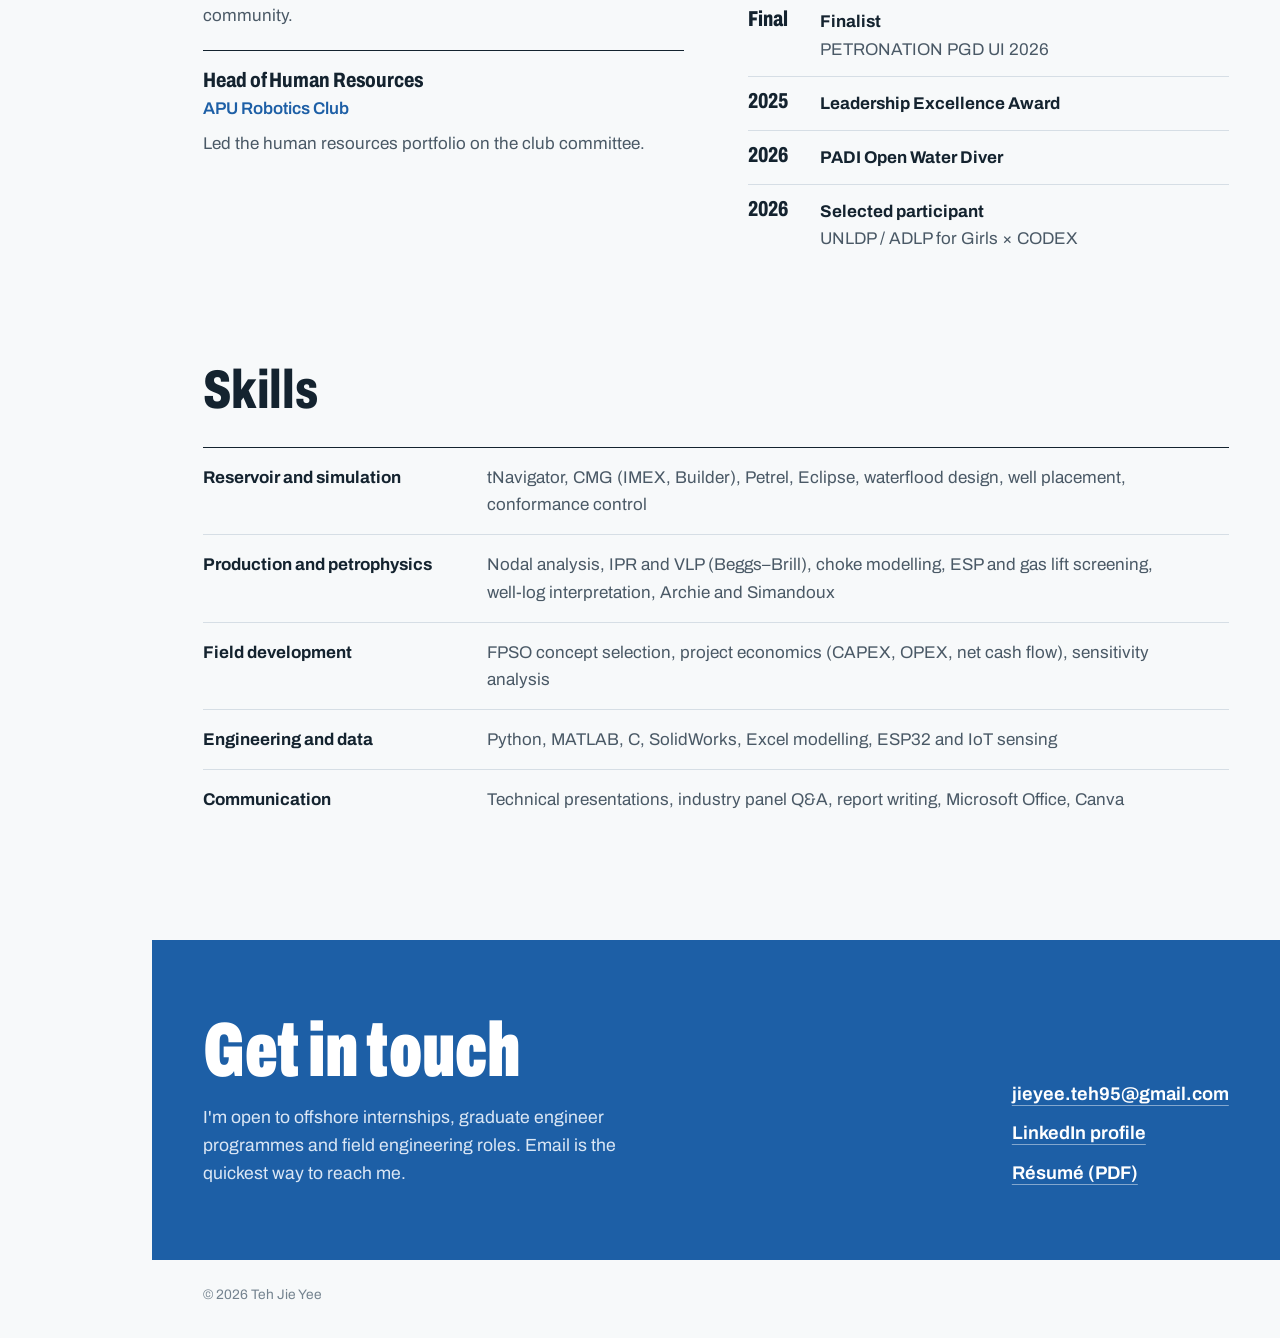
==== commit 7d456572: "Redesign portfolio around a well-log depth track Co-Authored-By: Claude Opus 5.5 <noreply@anthropic." ====
--- a/index.html
+++ b/index.html
@@ -3,216 +3,144 @@
 <head>
   <meta charset="utf-8">
   <meta name="viewport" content="width=device-width, initial-scale=1">
-  <title>Teh Jie Yee | Petroleum Engineer</title>
+  <title>Teh Jie Yee, Petroleum Engineer</title>
   <meta name="description" content="Portfolio of Teh Jie Yee: petroleum engineering undergraduate (CGPA 3.96) focused on reservoir, production and offshore field development.">
-  <meta property="og:title" content="Teh Jie Yee | Petroleum Engineer">
+  <meta property="og:title" content="Teh Jie Yee, Petroleum Engineer">
   <meta property="og:description" content="Reservoir, production and offshore field development projects: tNavigator, CMG, Petrel, Eclipse, nodal analysis, FPSO design.">
   <meta property="og:image" content="assets/img/petrox.jpg">
   <link rel="preconnect" href="https://fonts.googleapis.com">
   <link rel="preconnect" href="https://fonts.gstatic.com" crossorigin>
-  <link href="https://fonts.googleapis.com/css2?family=Inter:wght@400;500;600&family=Plus+Jakarta+Sans:wght@600;700;800&display=swap" rel="stylesheet">
+  <link href="https://fonts.googleapis.com/css2?family=Archivo:wdth,wght@62..125,400..900&display=swap" rel="stylesheet">
   <link rel="stylesheet" href="styles.css">
-  <link rel="icon" href="data:image/svg+xml,<svg xmlns='http://www.w3.org/2000/svg' viewBox='0 0 32 32'><rect width='32' height='32' rx='8' fill='%230b3b60'/><path d='M16 6c4 6 7 9.5 7 13a7 7 0 0 1-14 0c0-3.5 3-7 7-13z' fill='%2333c3cf'/></svg>">
+  <link rel="icon" href="data:image/svg+xml,<svg xmlns='http://www.w3.org/2000/svg' viewBox='0 0 32 32'><rect width='32' height='32' rx='6' fill='%231d5fa6'/><path d='M9 6v20M9 10h6M9 16h9M9 22h5' stroke='white' stroke-width='2.5'/><circle cx='22' cy='16' r='3' fill='%23f0641e'/></svg>">
 </head>
 <body>
+<a class="skip" href="#main">Skip to content</a>
 
-<header class="nav" id="top">
-  <div class="wrap nav-inner">
-    <a href="#top" class="brand"><span class="brand-mark">TJY</span> Teh Jie Yee</a>
-    <button class="nav-toggle" aria-label="Open menu" aria-expanded="false">☰</button>
-    <nav class="nav-links">
-      <a href="#offshore">Offshore readiness</a>
-      <a href="#projects">Projects</a>
-      <a href="#experience">Experience</a>
-      <a href="#skills">Skills</a>
-      <a href="#contact" class="btn btn-sm">Contact</a>
-    </nav>
-  </div>
+<div class="depth-bar" aria-hidden="true"><span id="depth-bar"></span></div>
+
+<header class="nav">
+  <a href="#top" class="brand">Teh Jie Yee</a>
+  <button class="nav-toggle" aria-label="Open menu" aria-expanded="false" aria-controls="nav-links">Menu</button>
+  <nav class="nav-links" id="nav-links" aria-label="Sections">
+    <a href="#offshore">Offshore readiness</a>
+    <a href="#projects">Projects</a>
+    <a href="#experience">Experience</a>
+    <a href="#skills">Skills</a>
+    <a href="#contact">Contact</a>
+  </nav>
 </header>
 
-<main>
-  <!-- HERO -->
-  <section class="hero">
-    <div class="wrap hero-grid">
-      <div>
-        <p class="eyebrow">Petroleum Engineering (Hons) with Data Analytics · APU</p>
-        <h1>Reservoir &amp; production engineering, built for the <span class="hl">offshore</span> field.</h1>
-        <p class="lead">I'm a petroleum engineering undergraduate (CGPA 3.96/4.00) who works on full field-development problems: simulating waterfloods in tNavigator and CMG, diagnosing offshore wells with nodal analysis, and designing a deepwater FPSO for Sabah. I'm looking for internship and graduate roles in reservoir, production or field engineering, especially offshore assignments.</p>
-        <div class="hero-cta">
-          <a href="#projects" class="btn">View projects</a>
-          <a href="assets/Teh-Jie-Yee-Resume.pdf" class="btn btn-ghost" target="_blank" rel="noopener">Download résumé</a>
-        </div>
-        <ul class="stats">
-          <li><strong>3.96</strong><span>CGPA / 4.00</span></li>
-          <li><strong>14</strong><span>projects showcased</span></li>
-          <li><strong>4</strong><span>competition podiums, 2025–26</span></li>
-          <li><strong>6</strong><span>engineering software tools</span></li>
-        </ul>
+<aside class="rail" aria-label="Page depth track">
+  <p class="rail-readout" aria-hidden="true"><span id="rail-depth">0 m</span>depth</p>
+  <div class="rail-track">
+    <div id="rail-tops" class="rail-tops"></div>
+    <div id="rail-marker" class="rail-marker" aria-hidden="true"></div>
+  </div>
+  <p class="rail-note">Scroll depth, scaled to Limbayong's 1,200 m of water</p>
+</aside>
+
+<main id="main">
+  <section class="hero" id="top" data-top="Surface">
+    <div class="hero-text">
+      <h1>Teh Jie Yee</h1>
+      <p class="hero-line">Petroleum engineering undergraduate working on reservoir simulation, offshore production and deepwater facilities. I'm looking for internship and graduate roles that take me offshore.</p>
+      <table class="header-table">
+        <caption>Well header</caption>
+        <tbody>
+          <tr><th scope="row">Programme</th><td>Bachelor of Petroleum Engineering (Hons) with Data Analytics, Asia Pacific University of Technology &amp; Innovation</td></tr>
+          <tr><th scope="row">CGPA</th><td><strong>3.96</strong> / 4.00</td></tr>
+          <tr><th scope="row">Graduating</th><td>September 2027</td></tr>
+          <tr><th scope="row">Simulators</th><td>tNavigator, CMG, Petrel, Eclipse</td></tr>
+          <tr><th scope="row">Languages</th><td>English, Malay, Mandarin</td></tr>
+          <tr><th scope="row">Open to</th><td>Offshore internships, graduate engineer programmes, field engineering</td></tr>
+        </tbody>
+      </table>
+      <div class="hero-cta">
+        <a href="#projects" class="btn">See projects</a>
+        <a href="assets/Teh-Jie-Yee-Resume.pdf" class="btn btn-line" target="_blank" rel="noopener">Download résumé (PDF)</a>
       </div>
-      <figure class="hero-photo">
-        <img src="assets/img/photo.jpg" alt="Portrait of Teh Jie Yee" width="251" height="335">
-        <figcaption>
-          <span class="dot"></span> Open to offshore internship &amp; graduate roles · Graduating Sep 2027
-        </figcaption>
-      </figure>
+    </div>
+    <figure class="hero-photo">
+      <img src="assets/img/photo.jpg" alt="Teh Jie Yee" width="251" height="335">
+    </figure>
+  </section>
+
+  <section id="offshore" class="block" data-top="Offshore readiness">
+    <h2>Offshore readiness</h2>
+    <p class="lede">What I'd bring to a platform, an FPSO or an offshore operations team.</p>
+    <dl class="ready">
+      <div><dt>Offshore facilities</dt><dd>Co-designed a cylindrical FPSO for Limbayong, in 900–1,200 m of water 120 km off Sabah. Covered hull stability, heave, vortex-induced motion, topside zoning and helideck sizing. Placed 3rd at IEM.</dd></div>
+      <div><dt>Offshore production</dt><dd>Nodal analysis of a mature, CO₂-rich well in the Dulang field: IPR, VLP, choke and artificial lift screening with whole-life economics.</dd></div>
+      <div><dt>Well control and safety</dt><dd>IWCF Branch Meeting Student Representative. My topside layouts keep hazardous process areas apart from accommodation and muster points.</dd></div>
+      <div><dt>Water confidence</dt><dd>PADI Open Water Diver (2026). Ready to complete BOSIET/HUET and offshore medicals when an assignment needs them.</dd></div>
+      <div><dt>Integrity and monitoring</dt><dd>Worked on resident ROV inspection, digital-twin monitoring, ultrasonic anti-fouling and an AI leak-detection rover.</dd></div>
+      <div><dt>Teamwork on rotation</dt><dd>Three languages, multinational teams, hard deadlines, and engineering decisions defended in front of industry panels.</dd></div>
+    </dl>
+  </section>
+
+  <section id="projects" class="block" data-top="Projects">
+    <h2>Projects</h2>
+    <p class="lede">Fourteen projects, numbered by how closely they match petroleum and offshore work. Open any project for the method, my role and the results.</p>
+    <nav class="jump" id="jump" aria-label="Project categories"></nav>
+    <div id="project-list"></div>
+  </section>
+
+  <section id="experience" class="block split" data-top="Experience">
+    <div>
+      <h2>Experience</h2>
+      <ol class="history">
+        <li><h3>Regional Sales Manager</h3><p class="where">Ezforge Malaysia</p><p>Generated <strong>RM50,000</strong> in revenue over 6 months through booth-based direct sales of 3D-printed consumer products. Handled customer acquisition, pricing and conversion.</p></li>
+        <li><h3>Student Representative</h3><p class="where">IWCF Branch Meeting</p><p>Represented the student body at International Well Control Forum branch meetings.</p></li>
+        <li><h3>Student Member</h3><p class="where">SPE Malaysia</p><p>Member of the Society of Petroleum Engineers student community.</p></li>
+        <li><h3>Head of Human Resources</h3><p class="where">APU Robotics Club</p><p>Led the human resources portfolio on the club committee.</p></li>
+      </ol>
+    </div>
+    <div>
+      <h2>Awards and certification</h2>
+      <table class="awards">
+        <tbody>
+          <tr><td class="place gold">1st</td><td><strong>National Champion</strong><br>ASEAN-China-India Startathon 2025, FoodUp, out of 70+ teams</td></tr>
+          <tr><td class="place">2nd</td><td><strong>1st Runner Up</strong><br>ASEAN-China-India Youth Leadership Summit 2025</td></tr>
+          <tr><td class="place">2nd</td><td><strong>1st Runner Up</strong><br>MAFC SLS Case Study Challenge 2026</td></tr>
+          <tr><td class="place">3rd</td><td><strong>3rd Place</strong><br>IEM 2nd Oil &amp; Gas Platform Design Competition 2026</td></tr>
+          <tr><td class="place">Final</td><td><strong>Finalist</strong><br>PETRONATION PGD UI 2026</td></tr>
+          <tr><td class="place">2025</td><td><strong>Leadership Excellence Award</strong></td></tr>
+          <tr><td class="place">2026</td><td><strong>PADI Open Water Diver</strong></td></tr>
+          <tr><td class="place">2026</td><td><strong>Selected participant</strong><br>UNLDP / ADLP for Girls × CODEX</td></tr>
+        </tbody>
+      </table>
     </div>
   </section>
 
-  <!-- OFFSHORE READINESS -->
-  <section id="offshore" class="section alt">
-    <div class="wrap">
-      <p class="eyebrow">Why offshore</p>
-      <h2>Offshore readiness</h2>
-      <p class="section-lead">What I'd bring to a platform, an FPSO or an offshore operations team on day one.</p>
-      <div class="ready-grid">
-        <article class="ready">
-          <div class="ready-icon" aria-hidden="true">⚓</div>
-          <h3>Offshore facilities</h3>
-          <p>Co-designed a cylindrical mono-column FPSO for Limbayong (900–1,200 m water depth, 120 km offshore Sabah): hull stability, heave, VIM, topside zoning and helideck sizing. Placed 3rd at IEM.</p>
-        </article>
-        <article class="ready">
-          <div class="ready-icon" aria-hidden="true">🛢️</div>
-          <h3>Offshore production</h3>
-          <p>Nodal analysis of a mature, CO₂-rich well in the Dulang offshore field: IPR, VLP, choke and artificial lift screening, with whole-life economics.</p>
-        </article>
-        <article class="ready">
-          <div class="ready-icon" aria-hidden="true">🦺</div>
-          <h3>Well control &amp; safety</h3>
-          <p>IWCF Branch Meeting Student Representative. Topside designs separate hazardous process areas from accommodation and muster points, following standard offshore practice.</p>
-        </article>
-        <article class="ready">
-          <div class="ready-icon" aria-hidden="true">🌊</div>
-          <h3>Water confidence</h3>
-          <p>PADI Open Water Diver (2026). Comfortable working at sea and ready to complete BOSIET/HUET and offshore medicals when an assignment requires them.</p>
-        </article>
-        <article class="ready">
-          <div class="ready-icon" aria-hidden="true">🛰️</div>
-          <h3>Integrity &amp; monitoring</h3>
-          <p>Worked on resident ROV inspection, digital-twin condition monitoring, ultrasonic guided-wave anti-fouling and an AI leak-detection rover.</p>
-        </article>
-        <article class="ready">
-          <div class="ready-icon" aria-hidden="true">🤝</div>
-          <h3>Crew-ready teamwork</h3>
-          <p>Multilingual (English, Malay, Mandarin). I've worked in multinational teams under hard deadlines and presented engineering decisions to industry panels.</p>
-        </article>
-      </div>
-    </div>
+  <section id="skills" class="block" data-top="Skills">
+    <h2>Skills</h2>
+    <dl class="skills">
+      <div><dt>Reservoir and simulation</dt><dd>tNavigator, CMG (IMEX, Builder), Petrel, Eclipse, waterflood design, well placement, conformance control</dd></div>
+      <div><dt>Production and petrophysics</dt><dd>Nodal analysis, IPR and VLP (Beggs–Brill), choke modelling, ESP and gas lift screening, well-log interpretation, Archie and Simandoux</dd></div>
+      <div><dt>Field development</dt><dd>FPSO concept selection, project economics (CAPEX, OPEX, net cash flow), sensitivity analysis</dd></div>
+      <div><dt>Engineering and data</dt><dd>Python, MATLAB, C, SolidWorks, Excel modelling, ESP32 and IoT sensing</dd></div>
+      <div><dt>Communication</dt><dd>Technical presentations, industry panel Q&amp;A, report writing, Microsoft Office, Canva</dd></div>
+    </dl>
   </section>
 
-  <!-- PROJECTS -->
-  <section id="projects" class="section">
-    <div class="wrap">
-      <p class="eyebrow">Portfolio</p>
-      <h2>Projects, ranked by priority</h2>
-      <p class="section-lead">Projects closest to petroleum and offshore work come first. Filter by category, then open any card to see the method, my role and the results.</p>
-
-      <div class="filters" role="tablist" aria-label="Project categories"></div>
-      <div class="grid" id="project-grid"></div>
+  <section id="contact" class="contact" data-top="Contact">
+    <div>
+      <h2>Get in touch</h2>
+      <p>I'm open to offshore internships, graduate engineer programmes and field engineering roles. Email is the quickest way to reach me.</p>
     </div>
+    <ul class="contact-links">
+      <li><a href="mailto:jieyee.teh95@gmail.com">jieyee.teh95@gmail.com</a></li>
+      <li><a href="https://www.linkedin.com/in/jie-yee-teh-285977294" target="_blank" rel="noopener">LinkedIn profile</a></li>
+      <li><a href="assets/Teh-Jie-Yee-Resume.pdf" target="_blank" rel="noopener">Résumé (PDF)</a></li>
+    </ul>
   </section>
 
-  <!-- EXPERIENCE -->
-  <section id="experience" class="section alt">
-    <div class="wrap two-col">
-      <div>
-        <p class="eyebrow">Experience</p>
-        <h2>Work &amp; leadership</h2>
-        <ol class="timeline">
-          <li>
-            <h3>Regional Sales Manager <span>· Ezforge Malaysia</span></h3>
-            <p>Generated <strong>RM50,000</strong> in revenue over 6 months through booth-based direct sales of 3D-printed consumer products. Handled customer acquisition, pricing and conversion.</p>
-          </li>
-          <li>
-            <h3>Student Representative <span>· IWCF Branch Meeting</span></h3>
-            <p>Represented the student body at International Well Control Forum (IWCF) branch meetings.</p>
-          </li>
-          <li>
-            <h3>Student Member <span>· SPE Malaysia</span></h3>
-            <p>Member of the Society of Petroleum Engineers (SPE) Malaysia student community.</p>
-          </li>
-          <li>
-            <h3>Head of Human Resources <span>· APU Robotics Club</span></h3>
-            <p>Led the human resources portfolio on the committee of a hands-on engineering club.</p>
-          </li>
-        </ol>
-      </div>
-      <div>
-        <p class="eyebrow">Recognition</p>
-        <h2>Awards &amp; certification</h2>
-        <ul class="awards">
-          <li><span class="medal gold">1st</span><div><strong>National Champion</strong><small>ASEAN-China-India Startathon 2025 · FoodUp (70+ teams)</small></div></li>
-          <li><span class="medal silver">2nd</span><div><strong>1st Runner Up</strong><small>ASEAN-China-India Youth Leadership Summit 2025</small></div></li>
-          <li><span class="medal silver">2nd</span><div><strong>1st Runner Up</strong><small>MAFC SLS Case Study Challenge 2026</small></div></li>
-          <li><span class="medal bronze">3rd</span><div><strong>3rd Place</strong><small>IEM 2nd Oil &amp; Gas Platform Design Competition 2026</small></div></li>
-          <li><span class="medal">★</span><div><strong>Finalist</strong><small>PETRONATION PGD UI 2026</small></div></li>
-          <li><span class="medal">★</span><div><strong>Leadership Excellence Award</strong><small>2025</small></div></li>
-          <li><span class="medal">✓</span><div><strong>PADI Open Water Diver</strong><small>2026</small></div></li>
-          <li><span class="medal">✓</span><div><strong>Selected Participant</strong><small>UNLDP / ADLP for Girls × CODEX 2026</small></div></li>
-        </ul>
-      </div>
-    </div>
-  </section>
-
-  <!-- SKILLS -->
-  <section id="skills" class="section">
-    <div class="wrap">
-      <p class="eyebrow">Toolkit</p>
-      <h2>Technical skills</h2>
-      <div class="skills-grid">
-        <div class="skill-card">
-          <h3>Reservoir &amp; simulation</h3>
-          <ul class="chips"><li>tNavigator</li><li>CMG (IMEX, Builder)</li><li>Petrel</li><li>Eclipse</li></ul>
-        </div>
-        <div class="skill-card">
-          <h3>Production &amp; petrophysics</h3>
-          <ul class="chips"><li>Nodal analysis</li><li>IPR / VLP (Beggs–Brill)</li><li>Choke modelling</li><li>Artificial lift (ESP, gas lift)</li><li>Well-log interpretation</li><li>Archie / Simandoux</li></ul>
-        </div>
-        <div class="skill-card">
-          <h3>Engineering &amp; data</h3>
-          <ul class="chips"><li>Python</li><li>MATLAB</li><li>C programming</li><li>SolidWorks</li><li>Excel modelling</li><li>ESP32 / IoT sensing</li></ul>
-        </div>
-        <div class="skill-card">
-          <h3>Field development</h3>
-          <ul class="chips"><li>Waterflood design</li><li>Well placement</li><li>Conformance control</li><li>Project economics (CAPEX/OPEX/NCF)</li><li>FPSO concept selection</li></ul>
-        </div>
-        <div class="skill-card">
-          <h3>Languages</h3>
-          <ul class="chips"><li>English</li><li>Malay</li><li>Mandarin</li></ul>
-        </div>
-        <div class="skill-card">
-          <h3>Communication</h3>
-          <ul class="chips"><li>Technical presentations</li><li>Industry panel Q&amp;A</li><li>Report writing</li><li>Canva / MS Office</li></ul>
-        </div>
-      </div>
-    </div>
-  </section>
-
-  <!-- EDUCATION + CONTACT -->
-  <section id="contact" class="section contact">
-    <div class="wrap contact-grid">
-      <div>
-        <p class="eyebrow light">Education</p>
-        <h2>Bachelor of Petroleum Engineering (Hons) with Data Analytics</h2>
-        <p>Asia Pacific University of Technology &amp; Innovation · CGPA 3.96/4.00 · Expected Sep 2027</p>
-        <p class="muted-light">Coursework includes Reservoir Engineering, Reservoir Simulation, Production Engineering, Well Testing, Formation Evaluation &amp; Well Logging, and Engineering Mathematics.</p>
-      </div>
-      <div class="contact-card">
-        <h3>Let's talk</h3>
-        <p>I'm open to offshore internships, graduate engineer programmes and field engineering roles.</p>
-        <a class="contact-line" href="mailto:jieyee.teh95@gmail.com"><span>✉</span> jieyee.teh95@gmail.com</a>
-        <a class="contact-line" href="https://www.linkedin.com/in/jie-yee-teh-285977294" target="_blank" rel="noopener"><span>in</span> linkedin.com/in/jie-yee-teh-285977294</a>
-        <a class="btn btn-light" href="assets/Teh-Jie-Yee-Resume.pdf" target="_blank" rel="noopener">Download résumé (PDF)</a>
-      </div>
-    </div>
-  </section>
+  <footer class="footer">© <span id="year"></span> Teh Jie Yee</footer>
 </main>
 
-<footer class="footer">
-  <div class="wrap">© <span id="year"></span> Teh Jie Yee · Petroleum Engineering · Malaysia</div>
-</footer>
-
 <dialog id="modal" aria-labelledby="modal-title">
-  <button class="modal-close" aria-label="Close">×</button>
+  <button class="modal-close" aria-label="Close project details">Close</button>
   <div id="modal-body"></div>
 </dialog>
 
--- a/styles.css
+++ b/styles.css
@@ -1,194 +1,258 @@
 :root {
-  --bg: #f7f9fc;
-  --surface: #ffffff;
-  --surface-2: #eef3f8;
-  --ink: #0f1e2e;
-  --ink-2: #44546a;
-  --muted: #6b7a8f;
-  --line: #dfe6ee;
-  --navy: #0b3b60;
-  --teal: #0e7c86;
-  --teal-soft: #e1f3f4;
-  --orange: #e8762d;
-  --orange-soft: #fdeee3;
-  --radius: 16px;
-  --shadow: 0 1px 2px rgba(15, 30, 46, .04), 0 8px 24px rgba(15, 30, 46, .06);
-  --shadow-lg: 0 2px 4px rgba(15, 30, 46, .05), 0 20px 48px rgba(15, 30, 46, .12);
-  --head: "Plus Jakarta Sans", system-ui, sans-serif;
-  --body: "Inter", system-ui, sans-serif;
+  --paper: #f7f9fa;      /* survey white */
+  --sheet: #ffffff;
+  --ink: #14232f;        /* drill-pipe ink */
+  --ink-2: #4a5966;
+  --ink-3: #74838f;
+  --blue: #1d5fa6;       /* chart blue */
+  --blue-deep: #164a82;
+  --blue-wash: #e8f0f9;
+  --green: #2f8a5b;      /* gamma-ray trace */
+  --orange: #f0641e;     /* survival-suit orange */
+  --rule: #d6dee5;
+  --rule-strong: #b7c4cf;
+  --rail-w: 152px;
+  --font: "Archivo", "Arial Narrow", system-ui, sans-serif;
 }
 
 * { box-sizing: border-box; }
 html { scroll-behavior: smooth; scroll-padding-top: 72px; }
-body { margin: 0; background: var(--bg); color: var(--ink); font: 400 16px/1.65 var(--body); -webkit-font-smoothing: antialiased; }
-img { max-width: 100%; display: block; }
-a { color: var(--teal); text-decoration: none; }
-h1, h2, h3 { font-family: var(--head); line-height: 1.2; margin: 0; letter-spacing: -.01em; }
-h2 { font-size: clamp(1.7rem, 3vw, 2.3rem); color: var(--navy); }
-h3 { font-size: 1.08rem; }
-.wrap { width: min(1160px, 100% - 32px); margin-inline: auto; }
-
-.eyebrow { font: 600 .78rem/1 var(--body); letter-spacing: .14em; text-transform: uppercase; color: var(--teal); margin: 0 0 12px; }
-.eyebrow.light { color: #7fd6dd; }
-.section { padding: 88px 0; }
-.section.alt { background: var(--surface); border-block: 1px solid var(--line); }
-.section-lead { color: var(--ink-2); max-width: 680px; margin: 12px 0 36px; font-size: 1.05rem; }
-
-/* buttons */
-.btn { display: inline-flex; align-items: center; gap: 8px; background: var(--navy); color: #fff; padding: 12px 22px; border-radius: 999px; font-weight: 600; font-size: .95rem; border: 1.5px solid var(--navy); transition: transform .15s, background .15s, box-shadow .15s; }
-.btn:hover { background: #0d4a78; transform: translateY(-1px); box-shadow: var(--shadow); }
-.btn-ghost { background: transparent; color: var(--navy); }
-.btn-ghost:hover { background: var(--surface-2); }
-.btn-sm { padding: 8px 16px; font-size: .88rem; color: #fff !important; }
-.btn-light { background: #fff; color: var(--navy); border-color: #fff; margin-top: 18px; }
-.btn-light:hover { background: var(--teal-soft); }
-
-/* nav */
-.nav { position: sticky; top: 0; z-index: 50; background: rgba(247, 249, 252, .85); backdrop-filter: blur(12px); border-bottom: 1px solid transparent; transition: border-color .2s; }
-.nav.scrolled { border-bottom-color: var(--line); }
-.nav-inner { display: flex; align-items: center; justify-content: space-between; height: 64px; }
-.brand { font: 700 1.02rem var(--head); color: var(--ink); display: flex; align-items: center; gap: 10px; }
-.brand-mark { display: grid; place-items: center; width: 34px; height: 34px; border-radius: 10px; background: var(--navy); color: #fff; font-size: .72rem; letter-spacing: .04em; }
-.nav-links { display: flex; align-items: center; gap: 26px; }
-.nav-links a { color: var(--ink-2); font-weight: 500; font-size: .93rem; }
-.nav-links a:hover { color: var(--navy); }
-.nav-toggle { display: none; background: none; border: 0; font-size: 1.5rem; color: var(--navy); cursor: pointer; }
+body {
+  margin: 0; background: var(--paper); color: var(--ink);
+  font: 400 17px/1.6 var(--font); font-stretch: 100%;
+  font-variant-numeric: tabular-nums; -webkit-font-smoothing: antialiased;
+}
+img { display: block; max-width: 100%; }
+a { color: var(--blue); }
+a:hover { color: var(--blue-deep); }
+:focus-visible { outline: 3px solid var(--orange); outline-offset: 3px; border-radius: 2px; }
+h1, h2, h3 { margin: 0; font-stretch: 72%; font-weight: 800; line-height: 1.02; letter-spacing: -.005em; }
+h2 { font-size: clamp(2.2rem, 4.4vw, 3.4rem); }
+h3 { font-size: 1.45rem; font-weight: 750; line-height: 1.15; }
+p { margin: 0; }
+strong { font-weight: 700; }
+
+.skip { position: absolute; left: -999px; top: 8px; background: var(--ink); color: #fff; padding: 8px 14px; z-index: 100; }
+.skip:focus { left: 8px; }
+
+/* ---------- top nav ---------- */
+.nav {
+  position: sticky; top: 0; z-index: 40;
+  display: flex; align-items: center; justify-content: space-between;
+  height: 60px; padding: 0 clamp(16px, 4vw, 56px) 0 calc(var(--rail-w) + clamp(16px, 4vw, 56px));
+  background: rgba(247, 249, 250, .92); backdrop-filter: blur(10px);
+  border-bottom: 1px solid var(--rule);
+}
+.brand { font-weight: 800; font-stretch: 72%; font-size: 1.35rem; color: var(--ink); text-decoration: none; }
+.nav-links { display: flex; gap: 28px; }
+.nav-links a { color: var(--ink-2); text-decoration: none; font-weight: 500; font-size: .95rem; }
+.nav-links a:hover { color: var(--blue); }
+.nav-toggle { display: none; font: 600 .95rem var(--font); background: none; border: 1.5px solid var(--ink); border-radius: 4px; padding: 6px 12px; color: var(--ink); cursor: pointer; }
+
+/* ---------- depth rail (the one bold element) ---------- */
+.rail {
+  position: fixed; left: 0; top: 0; bottom: 0; width: var(--rail-w); z-index: 50;
+  background: var(--sheet); border-right: 1px solid var(--rule);
+  padding: 74px 0 20px;
+  display: flex; flex-direction: column;
+}
+.rail-track {
+  position: relative; flex: 1; margin: 0 0 0 54px;
+  border-left: 2px solid var(--green);
+  background:
+    repeating-linear-gradient(to bottom, var(--rule-strong) 0 1px, transparent 1px 2.5%) left / 8px 100% no-repeat,
+    repeating-linear-gradient(to bottom, var(--rule) 0 1px, transparent 1px 0.5%) left / 4px 100% no-repeat;
+}
+.rail-tops a {
+  position: absolute; left: -54px; right: 0; transform: translateY(-50%);
+  display: flex; flex-direction: column; padding-left: 64px;
+  font-size: .76rem; line-height: 1.2; font-weight: 600; color: var(--ink-2); text-decoration: none;
+}
+.rail-tops a::before { content: ""; position: absolute; left: 46px; top: 50%; width: 16px; border-top: 2px solid var(--green); }
+.rail-tops a:hover { color: var(--blue); }
+.rail-m { position: absolute; left: 0; width: 42px; top: 50%; transform: translateY(-50%); text-align: right; font-size: .68rem; font-weight: 500; color: var(--ink-3); }
+.rail-marker {
+  position: absolute; left: -8px; width: 14px; height: 14px; border-radius: 50%;
+  background: var(--orange); border: 3px solid var(--sheet); box-shadow: 0 0 0 1.5px var(--orange);
+  transform: translateY(-50%); pointer-events: none;
+}
+.rail-readout { margin: 0 12px 18px; display: flex; flex-direction: column; font-size: .72rem; color: var(--ink-3); line-height: 1.2; }
+.rail-readout span { font-size: 1.7rem; font-weight: 900; font-stretch: 62%; color: var(--orange); line-height: 1; }
+.rail-note { margin: 14px 12px 0; font-size: .68rem; line-height: 1.35; color: var(--ink-3); }
+.depth-bar { display: none; }
+
+/* ---------- main column ---------- */
+main { margin-left: var(--rail-w); padding: 0 clamp(16px, 4vw, 56px); }
+main > * { max-width: 1120px; }
+.block { padding: 96px 0 0; }
+.lede { margin-top: 14px; color: var(--ink-2); font-size: 1.12rem; max-width: 62ch; }
 
 /* hero */
-.hero { padding: 72px 0 88px; background:
-  radial-gradient(900px 420px at 85% 0%, var(--teal-soft), transparent 70%),
-  radial-gradient(700px 380px at 0% 100%, #e7eef7, transparent 70%); }
-.hero-grid { display: grid; grid-template-columns: 1.45fr .8fr; gap: 56px; align-items: center; }
-.hero h1 { font-size: clamp(2.1rem, 4.6vw, 3.4rem); font-weight: 800; color: var(--ink); margin-bottom: 20px; }
-.hl { color: var(--teal); background: linear-gradient(transparent 68%, var(--orange-soft) 68%); }
-.lead { font-size: 1.1rem; color: var(--ink-2); max-width: 640px; margin: 0 0 28px; }
-.hero-cta { display: flex; gap: 12px; flex-wrap: wrap; }
-.stats { list-style: none; padding: 0; margin: 40px 0 0; display: grid; grid-template-columns: repeat(4, 1fr); gap: 12px; }
-.stats li { background: var(--surface); border: 1px solid var(--line); border-radius: 14px; padding: 14px 16px; }
-.stats strong { display: block; font: 800 1.6rem/1.1 var(--head); color: var(--navy); }
-.stats span { font-size: .8rem; color: var(--muted); }
-.hero-photo { margin: 0; justify-self: center; position: relative; }
-.hero-photo img { width: 300px; aspect-ratio: 3/4; object-fit: cover; border-radius: 24px; box-shadow: var(--shadow-lg); border: 6px solid #fff; }
-.hero-photo figcaption { position: absolute; left: 50%; bottom: -18px; transform: translateX(-50%); width: max-content; max-width: 320px; background: #fff; border: 1px solid var(--line); box-shadow: var(--shadow); padding: 9px 14px; border-radius: 999px; font-size: .78rem; font-weight: 500; color: var(--ink-2); display: flex; align-items: center; gap: 8px; }
-.dot { width: 8px; height: 8px; border-radius: 50%; background: #22a06b; box-shadow: 0 0 0 4px #dcf5ea; flex: none; }
+.hero { display: grid; grid-template-columns: minmax(0, 1fr) 260px; gap: clamp(28px, 5vw, 72px); align-items: start; padding-top: 64px; }
+.hero h1 {
+  font-size: clamp(3.6rem, 11vw, 9.5rem); font-stretch: 62%; font-weight: 900;
+  line-height: .86; letter-spacing: -.01em; color: var(--blue);
+  text-transform: none;
+}
+.hero-line { margin-top: 26px; font-size: clamp(1.15rem, 1.8vw, 1.4rem); line-height: 1.45; max-width: 36ch; color: var(--ink); }
+.header-table { margin-top: 36px; width: 100%; max-width: 660px; border-collapse: collapse; font-size: .97rem; border: 1.5px solid var(--ink); background: var(--sheet); }
+.header-table caption { text-align: left; font-weight: 700; font-stretch: 72%; font-size: 1.15rem; padding-bottom: 8px; }
+.header-table th, .header-table td { text-align: left; vertical-align: top; padding: 9px 14px; border-top: 1px solid var(--rule); }
+.header-table tr:first-child th, .header-table tr:first-child td { border-top: 0; }
+.header-table th { width: 128px; font-weight: 600; color: var(--ink-3); border-right: 1px solid var(--rule); white-space: nowrap; }
+.hero-cta { display: flex; flex-wrap: wrap; gap: 12px; margin-top: 30px; }
+.btn {
+  display: inline-block; padding: 12px 22px; border-radius: 4px; text-decoration: none;
+  background: var(--blue); color: #fff; font-weight: 650; border: 1.5px solid var(--blue);
+}
+.btn:hover { background: var(--blue-deep); border-color: var(--blue-deep); color: #fff; }
+.btn-line { background: transparent; color: var(--blue); }
+.btn-line:hover { background: var(--blue-wash); color: var(--blue-deep); }
+.hero-photo { margin: 8px 0 0; }
+.hero-photo img { width: 100%; aspect-ratio: 3/4; object-fit: cover; border-radius: 4px; border: 1.5px solid var(--ink); }
 
 /* offshore readiness */
-.ready-grid { display: grid; grid-template-columns: repeat(3, 1fr); gap: 18px; }
-.ready { background: var(--bg); border: 1px solid var(--line); border-radius: var(--radius); padding: 24px; transition: transform .2s, box-shadow .2s; }
-.ready:hover { transform: translateY(-3px); box-shadow: var(--shadow); background: #fff; }
-.ready-icon { width: 44px; height: 44px; border-radius: 12px; display: grid; place-items: center; background: var(--teal-soft); font-size: 1.3rem; margin-bottom: 14px; }
-.ready h3 { color: var(--navy); margin-bottom: 8px; }
-.ready p { margin: 0; color: var(--ink-2); font-size: .94rem; }
-
-/* filters */
-.filters { display: flex; flex-wrap: wrap; gap: 8px; margin-bottom: 28px; }
-.filter { border: 1.5px solid var(--line); background: var(--surface); color: var(--ink-2); padding: 8px 16px; border-radius: 999px; font: 500 .9rem var(--body); cursor: pointer; transition: all .15s; }
-.filter:hover { border-color: var(--teal); color: var(--teal); }
-.filter[aria-selected="true"] { background: var(--navy); border-color: var(--navy); color: #fff; }
-.filter .count { opacity: .6; margin-left: 4px; font-size: .8rem; }
-
-/* project cards */
-.grid { display: grid; grid-template-columns: repeat(3, 1fr); gap: 22px; }
-.card { background: var(--surface); border: 1px solid var(--line); border-radius: var(--radius); overflow: hidden; display: flex; flex-direction: column; cursor: pointer; transition: transform .2s, box-shadow .2s, border-color .2s; text-align: left; font: inherit; color: inherit; padding: 0; }
-.card:hover, .card:focus-visible { transform: translateY(-4px); box-shadow: var(--shadow-lg); border-color: #c9d6e3; outline: none; }
-.card.featured { grid-column: span 2; flex-direction: row; }
-.card.featured .thumb { flex: 1.1; aspect-ratio: auto; min-height: 100%; }
-.card.featured .card-body { flex: 1; }
-.thumb { position: relative; aspect-ratio: 16/10; background: var(--surface-2); overflow: hidden; }
-.thumb img { width: 100%; height: 100%; object-fit: cover; object-position: top center; transition: transform .4s; }
-.card:hover .thumb img { transform: scale(1.03); }
-.thumb.placeholder { display: grid; place-items: center; background: linear-gradient(135deg, var(--navy), var(--teal)); color: #fff; font: 800 2.6rem var(--head); }
-.thumb.placeholder small { display: block; font: 600 .78rem var(--body); letter-spacing: .1em; text-transform: uppercase; opacity: .8; text-align: center; margin-top: 6px; }
-.rank { position: absolute; top: 12px; left: 12px; background: rgba(255,255,255,.95); color: var(--navy); font: 800 .78rem var(--head); padding: 5px 10px; border-radius: 999px; box-shadow: var(--shadow); }
-.award-tag { position: absolute; top: 12px; right: 12px; background: var(--orange); color: #fff; font: 700 .74rem var(--body); padding: 5px 10px; border-radius: 999px; }
-.card-body { padding: 20px 22px 22px; display: flex; flex-direction: column; gap: 10px; flex: 1; }
-.cat { font: 600 .72rem var(--body); letter-spacing: .1em; text-transform: uppercase; color: var(--teal); }
-.card h3 { font-size: 1.12rem; color: var(--ink); }
-.role { font-size: .86rem; color: var(--muted); margin-top: -4px; }
-.summary { margin: 0; color: var(--ink-2); font-size: .93rem; }
-.metrics { display: flex; flex-wrap: wrap; gap: 8px; margin-top: auto; padding-top: 6px; }
-.metric { background: var(--teal-soft); color: #0a5d65; font-size: .78rem; font-weight: 600; padding: 4px 10px; border-radius: 8px; }
-.more { font-size: .86rem; font-weight: 600; color: var(--navy); margin-top: 4px; }
-.card.hide { display: none; }
-
-/* timeline + awards */
-.two-col { display: grid; grid-template-columns: 1fr 1fr; gap: 64px; }
-.timeline { list-style: none; padding: 0; margin: 28px 0 0; border-left: 2px solid var(--line); }
-.timeline li { position: relative; padding: 0 0 26px 24px; }
-.timeline li::before { content: ""; position: absolute; left: -7px; top: 6px; width: 12px; height: 12px; border-radius: 50%; background: #fff; border: 3px solid var(--teal); }
-.timeline h3 { color: var(--navy); }
-.timeline h3 span { color: var(--muted); font-weight: 600; }
-.timeline p { margin: 6px 0 0; color: var(--ink-2); font-size: .95rem; }
-.awards { list-style: none; padding: 0; margin: 28px 0 0; display: grid; gap: 10px; }
-.awards li { display: flex; align-items: center; gap: 14px; background: var(--bg); border: 1px solid var(--line); border-radius: 12px; padding: 12px 14px; }
-.awards strong { display: block; font-size: .95rem; }
-.awards small { color: var(--muted); font-size: .84rem; }
-.medal { flex: none; width: 40px; height: 40px; border-radius: 50%; display: grid; place-items: center; font: 800 .8rem var(--head); background: var(--surface-2); color: var(--navy); }
-.medal.gold { background: #fdf0c8; color: #8a5a00; }
-.medal.silver { background: #e8edf3; color: #3f4f63; }
-.medal.bronze { background: var(--orange-soft); color: #9a4510; }
+.ready { display: grid; grid-template-columns: 1fr 1fr; column-gap: 56px; margin: 36px 0 0; }
+.ready div { padding: 20px 0 22px; border-top: 1.5px solid var(--ink); }
+.ready dt { font-weight: 750; font-stretch: 80%; font-size: 1.22rem; margin-bottom: 6px; }
+.ready dd { margin: 0; color: var(--ink-2); max-width: 54ch; }
+
+/* projects */
+.jump { display: flex; flex-wrap: wrap; gap: 6px 22px; margin: 26px 0 8px; }
+.jump a { font-weight: 600; text-decoration: none; padding: 4px 0; border-bottom: 2px solid transparent; }
+.jump a:hover { border-bottom-color: var(--blue); }
+.jump span { color: var(--ink-3); font-weight: 500; margin-left: 2px; }
+.formation { margin-top: 64px; scroll-margin-top: 80px; }
+.formation-head { display: flex; flex-wrap: wrap; align-items: baseline; gap: 6px 20px; padding-bottom: 14px; border-bottom: 2px solid var(--ink); }
+.formation-head h3 { font-size: 1.9rem; font-stretch: 72%; font-weight: 800; }
+.formation-head p { color: var(--ink-3); }
+.rows { list-style: none; margin: 0; padding: 0; }
+.row { border-bottom: 1px solid var(--rule); }
+.row button {
+  all: unset; box-sizing: border-box; width: 100%; cursor: pointer;
+  display: grid; grid-template-columns: 196px minmax(0, 1fr) 210px; gap: 28px; align-items: start;
+  padding: 24px 0;
+}
+.row button:focus-visible { outline: 3px solid var(--orange); outline-offset: 4px; }
+.row-pic { display: block; aspect-ratio: 4/3; border-radius: 3px; overflow: hidden; background: var(--blue-wash); border: 1px solid var(--rule); }
+.row-pic img { width: 100%; height: 100%; object-fit: cover; object-position: top center; }
+.noimg { display: grid; place-items: center; height: 100%; font-weight: 900; font-stretch: 62%; font-size: 2rem; color: var(--blue); }
+.row-text { display: flex; flex-direction: column; gap: 6px; }
+.row-rank { font-size: .86rem; font-weight: 600; color: var(--ink-3); display: flex; align-items: center; gap: 10px; }
+.row-award { display: inline-block; background: var(--orange); color: #fff; font-size: .78rem; font-weight: 700; padding: 1px 8px; border-radius: 3px; margin-left: 10px; }
+.row-rank .row-award { margin-left: 0; }
+.row-title { font-size: 1.45rem; font-weight: 750; font-stretch: 78%; line-height: 1.15; color: var(--ink); transition: color .15s; }
+.row button:hover .row-title { color: var(--blue); text-decoration: underline; text-underline-offset: 4px; text-decoration-thickness: 2px; }
+.row-role { color: var(--ink-2); font-size: .95rem; }
+.row-role strong { color: var(--ink); font-weight: 650; }
+.row-sum { color: var(--ink-2); max-width: 62ch; margin-top: 2px; }
+.row-nums { display: flex; flex-direction: column; border-left: 2px solid var(--green); padding-left: 14px; gap: 6px; }
+.row-nums span { font-weight: 650; font-size: .95rem; line-height: 1.3; color: var(--ink); }
+
+/* featured project: larger image above the text */
+.row.feature button { grid-template-columns: minmax(0, 1.3fr) minmax(0, 1fr); grid-template-rows: auto auto; padding-top: 28px; }
+.row.feature .row-pic { grid-row: span 2; aspect-ratio: 16/9; background: #0e1d33; display: flex; align-items: center; }
+.row.feature .row-pic img { height: auto; object-fit: contain; }
+.row.feature .row-title { font-size: 2rem; font-stretch: 72%; font-weight: 800; }
+.row.feature .row-nums { flex-direction: row; flex-wrap: wrap; gap: 6px 18px; align-self: end; }
+
+/* experience + awards */
+.split { display: grid; grid-template-columns: 1fr 1fr; gap: 64px; }
+.history { list-style: none; margin: 30px 0 0; padding: 0; }
+.history li { padding: 18px 0 20px; border-top: 1.5px solid var(--ink); }
+.history h3 { font-size: 1.3rem; font-stretch: 80%; }
+.where { color: var(--blue); font-weight: 600; margin: 2px 0 8px; }
+.history p:last-child { color: var(--ink-2); }
+.awards { width: 100%; margin-top: 30px; border-collapse: collapse; }
+.awards td { padding: 13px 0; border-top: 1px solid var(--rule); vertical-align: top; color: var(--ink-2); }
+.awards tr:first-child td { border-top: 1.5px solid var(--ink); }
+.awards strong { color: var(--ink); }
+.place { width: 72px; font-weight: 800; font-stretch: 72%; font-size: 1.35rem; line-height: 1.1; color: var(--ink) !important; }
+.place.gold { color: var(--orange) !important; }
 
 /* skills */
-.skills-grid { display: grid; grid-template-columns: repeat(3, 1fr); gap: 18px; margin-top: 28px; }
-.skill-card { background: var(--surface); border: 1px solid var(--line); border-radius: var(--radius); padding: 22px; }
-.skill-card h3 { color: var(--navy); margin-bottom: 12px; }
-.chips { list-style: none; padding: 0; margin: 0; display: flex; flex-wrap: wrap; gap: 8px; }
-.chips li { background: var(--surface-2); color: var(--ink-2); font-size: .84rem; font-weight: 500; padding: 5px 11px; border-radius: 8px; }
+.skills { margin: 30px 0 0; }
+.skills div { display: grid; grid-template-columns: 260px minmax(0, 1fr); gap: 24px; padding: 16px 0; border-top: 1px solid var(--rule); }
+.skills div:first-child { border-top: 1.5px solid var(--ink); }
+.skills dt { font-weight: 700; }
+.skills dd { margin: 0; color: var(--ink-2); max-width: 70ch; }
 
 /* contact */
-.contact { background: linear-gradient(135deg, var(--navy), #0c5470 60%, var(--teal)); color: #fff; }
-.contact h2 { color: #fff; margin-bottom: 12px; }
-.contact-grid { display: grid; grid-template-columns: 1.2fr 1fr; gap: 56px; align-items: center; }
-.muted-light { color: rgba(255,255,255,.75); }
-.contact-card { background: rgba(255,255,255,.1); border: 1px solid rgba(255,255,255,.2); border-radius: 20px; padding: 28px; }
-.contact-card h3 { font-size: 1.4rem; }
-.contact-card p { color: rgba(255,255,255,.82); }
-.contact-line { display: flex; align-items: center; gap: 12px; color: #fff; padding: 10px 0; border-top: 1px solid rgba(255,255,255,.15); font-weight: 500; word-break: break-all; }
-.contact-line span { width: 30px; height: 30px; flex: none; display: grid; place-items: center; border-radius: 8px; background: rgba(255,255,255,.15); font-weight: 700; font-size: .85rem; }
-.footer { padding: 24px 0; font-size: .85rem; color: var(--muted); text-align: center; }
-
-/* modal */
-dialog { width: min(860px, 100% - 32px); max-height: calc(100vh - 48px); border: 0; border-radius: 20px; padding: 0; box-shadow: var(--shadow-lg); color: var(--ink); }
-dialog::backdrop { background: rgba(15, 30, 46, .55); backdrop-filter: blur(3px); }
-.modal-close { position: sticky; top: 12px; float: right; margin: 12px 12px 0 0; z-index: 2; width: 38px; height: 38px; border-radius: 50%; border: 0; background: #fff; box-shadow: var(--shadow); font-size: 1.4rem; cursor: pointer; color: var(--navy); }
-.m-img { width: 100%; max-height: 380px; object-fit: contain; background: var(--surface-2); border-bottom: 1px solid var(--line); }
-.m-body { padding: 26px 32px 32px; }
-.m-body h2 { font-size: 1.6rem; margin: 6px 0 4px; }
-.m-meta { color: var(--muted); font-size: .92rem; margin-bottom: 18px; }
-.m-body h4 { font: 700 .8rem var(--body); letter-spacing: .1em; text-transform: uppercase; color: var(--teal); margin: 22px 0 8px; }
-.m-body ul { margin: 0; padding-left: 20px; color: var(--ink-2); }
-.m-body li { margin-bottom: 6px; }
-.m-body p { color: var(--ink-2); margin: 0; }
-.kpis { display: grid; grid-template-columns: repeat(auto-fit, minmax(150px, 1fr)); gap: 10px; margin-top: 4px; }
-.kpi { background: var(--bg); border: 1px solid var(--line); border-radius: 12px; padding: 12px 14px; }
-.kpi strong { display: block; font: 800 1.25rem var(--head); color: var(--navy); }
-.kpi span { font-size: .8rem; color: var(--muted); }
-
-/* reveal */
-.reveal { opacity: 0; transform: translateY(14px); transition: opacity .6s, transform .6s; }
-.reveal.in { opacity: 1; transform: none; }
-@media (prefers-reduced-motion: reduce) { .reveal { opacity: 1; transform: none; } * { transition: none !important; } html { scroll-behavior: auto; } }
-
-/* responsive */
-@media (max-width: 980px) {
-  .grid, .ready-grid, .skills-grid { grid-template-columns: repeat(2, 1fr); }
-  .hero-grid, .two-col, .contact-grid { grid-template-columns: 1fr; gap: 48px; }
-  .hero-photo { order: -1; }
-  .hero-photo img { width: 220px; }
+.contact {
+  margin: 110px calc(-1 * clamp(16px, 4vw, 56px)) 0; max-width: none;
+  padding: 72px clamp(16px, 4vw, 56px);
+  background: var(--blue); color: #fff;
+  display: grid; grid-template-columns: minmax(0, 1fr) auto; gap: 40px; align-items: end;
+}
+.contact h2 { font-size: clamp(2.6rem, 6vw, 5rem); font-stretch: 62%; font-weight: 900; }
+.contact p { margin-top: 14px; max-width: 46ch; color: #dbe7f5; font-size: 1.1rem; }
+.contact-links { list-style: none; margin: 0; padding: 0; display: grid; gap: 10px; }
+.contact-links a { color: #fff; font-weight: 650; font-size: 1.15rem; text-decoration: underline; text-underline-offset: 5px; text-decoration-color: rgba(255,255,255,.45); word-break: break-word; }
+.contact-links a:hover { text-decoration-color: #fff; color: #fff; }
+.contact :focus-visible { outline-color: #fff; }
+.footer { padding: 24px 0 32px; font-size: .86rem; color: var(--ink-3); }
+
+/* ---------- project dialog ---------- */
+dialog {
+  width: min(880px, 100% - 24px); max-height: calc(100vh - 40px); padding: 0;
+  border: 1.5px solid var(--ink); border-radius: 6px; color: var(--ink); background: var(--sheet);
+}
+dialog[open] { animation: open .22s ease-out; }
+@keyframes open { from { opacity: 0; transform: translateY(12px); } }
+dialog::backdrop { background: rgba(20, 35, 47, .55); }
+.modal-close {
+  position: sticky; top: 12px; float: right; margin: 12px 12px 0 0; z-index: 2;
+  font: 650 .9rem var(--font); background: var(--sheet); color: var(--ink);
+  border: 1.5px solid var(--ink); border-radius: 4px; padding: 6px 14px; cursor: pointer;
+}
+.modal-close:hover { background: var(--ink); color: #fff; }
+.m-img { width: 100%; max-height: 400px; object-fit: contain; background: var(--blue-wash); border-bottom: 1px solid var(--rule); }
+.m-body { padding: 26px 34px 36px; }
+.m-kicker { color: var(--ink-3); font-weight: 600; font-size: .9rem; }
+.m-body h2 { font-size: clamp(1.9rem, 4vw, 2.6rem); font-stretch: 72%; margin: 8px 0 10px; color: var(--blue); }
+.m-role { color: var(--ink-2); }
+.m-sum { margin-top: 14px; font-size: 1.08rem; max-width: 66ch; }
+.m-kpis { display: grid; grid-template-columns: repeat(auto-fit, minmax(160px, 1fr)); margin: 24px 0 4px; border-top: 1.5px solid var(--ink); }
+.m-kpis div { padding: 12px 16px 12px 0; border-bottom: 1px solid var(--rule); }
+.m-kpis dt { font-size: 1.5rem; font-weight: 800; font-stretch: 72%; color: var(--ink); line-height: 1.1; }
+.m-kpis dd { margin: 4px 0 0; font-size: .86rem; color: var(--ink-3); }
+.m-body h3 { font-size: 1.15rem; font-stretch: 80%; margin: 26px 0 8px; padding-left: 10px; border-left: 3px solid var(--green); }
+.m-body ul { margin: 0; padding-left: 20px; color: var(--ink-2); max-width: 68ch; }
+.m-body li { margin-bottom: 7px; }
+.m-tools { color: var(--ink-2); }
+
+/* ---------- responsive ---------- */
+@media (max-width: 1100px) {
+  :root { --rail-w: 0px; }
+  .rail { display: none; }
+  .depth-bar { display: block; position: fixed; top: 0; left: 0; right: 0; height: 3px; z-index: 60; background: transparent; }
+  .depth-bar span { display: block; height: 100%; background: var(--orange); transform-origin: left; transform: scaleX(0); }
+}
+@media (max-width: 900px) {
+  .hero { grid-template-columns: 1fr; }
+  .hero-photo { order: -1; width: 180px; }
+  .ready, .split { grid-template-columns: 1fr; }
+  .split { gap: 72px; }
+  .row button, .row.feature button { grid-template-columns: 1fr; gap: 14px; }
+  .row-pic { aspect-ratio: 16/9; }
+  .row.feature .row-pic { grid-row: auto; }
+  .row-nums { flex-direction: row; flex-wrap: wrap; gap: 4px 16px; }
+  .skills div { grid-template-columns: 1fr; gap: 4px; }
+  .contact { grid-template-columns: 1fr; }
 }
 @media (max-width: 720px) {
+  body { font-size: 16px; }
   .nav-toggle { display: block; }
-  .nav-links { display: none; position: absolute; top: 64px; left: 0; right: 0; flex-direction: column; align-items: flex-start; gap: 0; background: #fff; border-bottom: 1px solid var(--line); padding: 8px 16px 16px; }
+  .nav-links { display: none; position: absolute; top: 60px; left: 0; right: 0; flex-direction: column; gap: 0; background: var(--sheet); border-bottom: 1.5px solid var(--ink); padding: 6px 16px 14px; }
   .nav-links.open { display: flex; }
-  .nav-links a { padding: 10px 0; width: 100%; }
-  .nav-links .btn-sm { width: auto; margin-top: 6px; }
-  .grid, .ready-grid, .skills-grid { grid-template-columns: 1fr; }
-  .card.featured { grid-column: auto; flex-direction: column; }
-  .card.featured .thumb { aspect-ratio: 16/10; }
-  .stats { grid-template-columns: repeat(2, 1fr); }
-  .section { padding: 64px 0; }
-  .hero { padding: 40px 0 64px; }
-  .m-body { padding: 20px 20px 24px; }
-}
-.card.featured .thumb { background: #0e1d33; display: flex; align-items: center; }
-.card.featured .thumb img { height: auto; object-fit: contain; }
+  .nav-links a { padding: 11px 0; border-top: 1px solid var(--rule); }
+  .block { padding-top: 72px; }
+  .header-table th { width: 96px; white-space: normal; }
+  .header-table th, .header-table td { padding: 8px 10px; }
+  .m-body { padding: 20px 18px 28px; }
+}
+@media (prefers-reduced-motion: reduce) {
+  html { scroll-behavior: auto; }
+  dialog[open] { animation: none; }
+  * { transition: none !important; }
+}
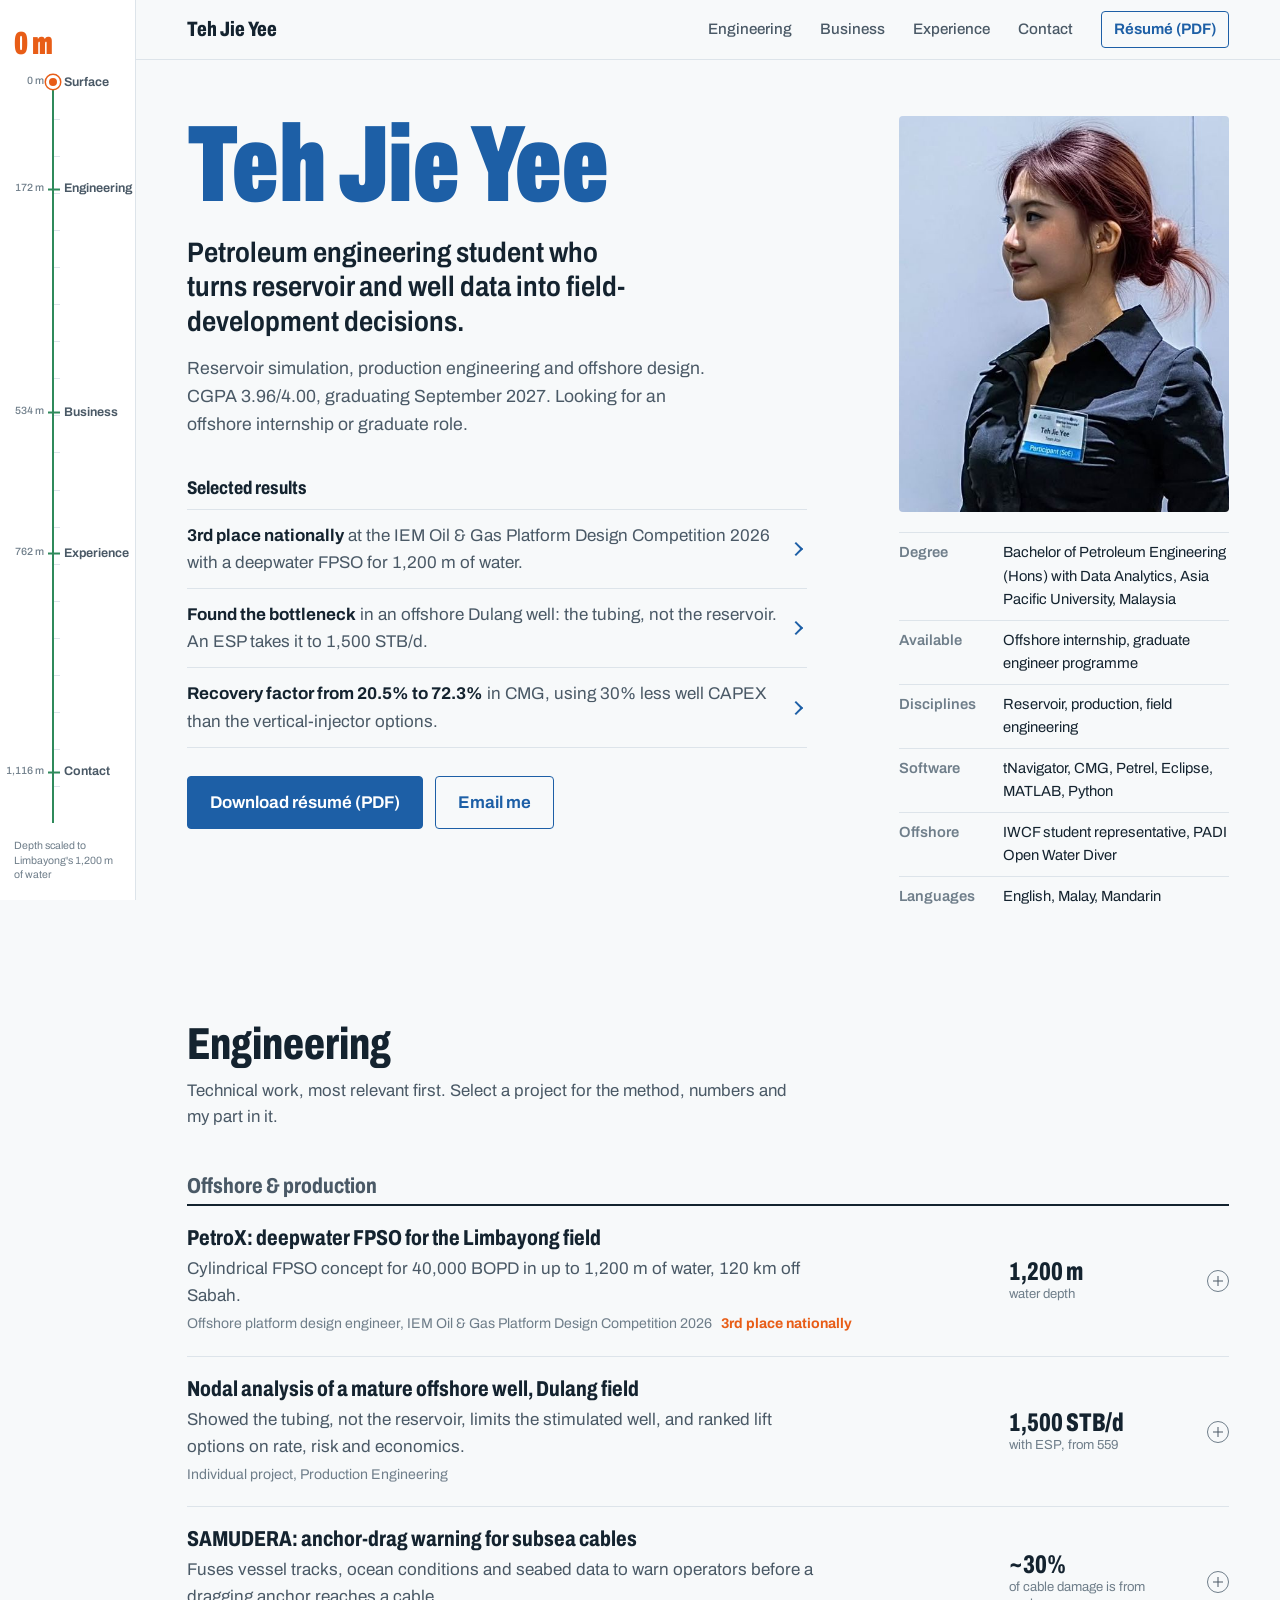
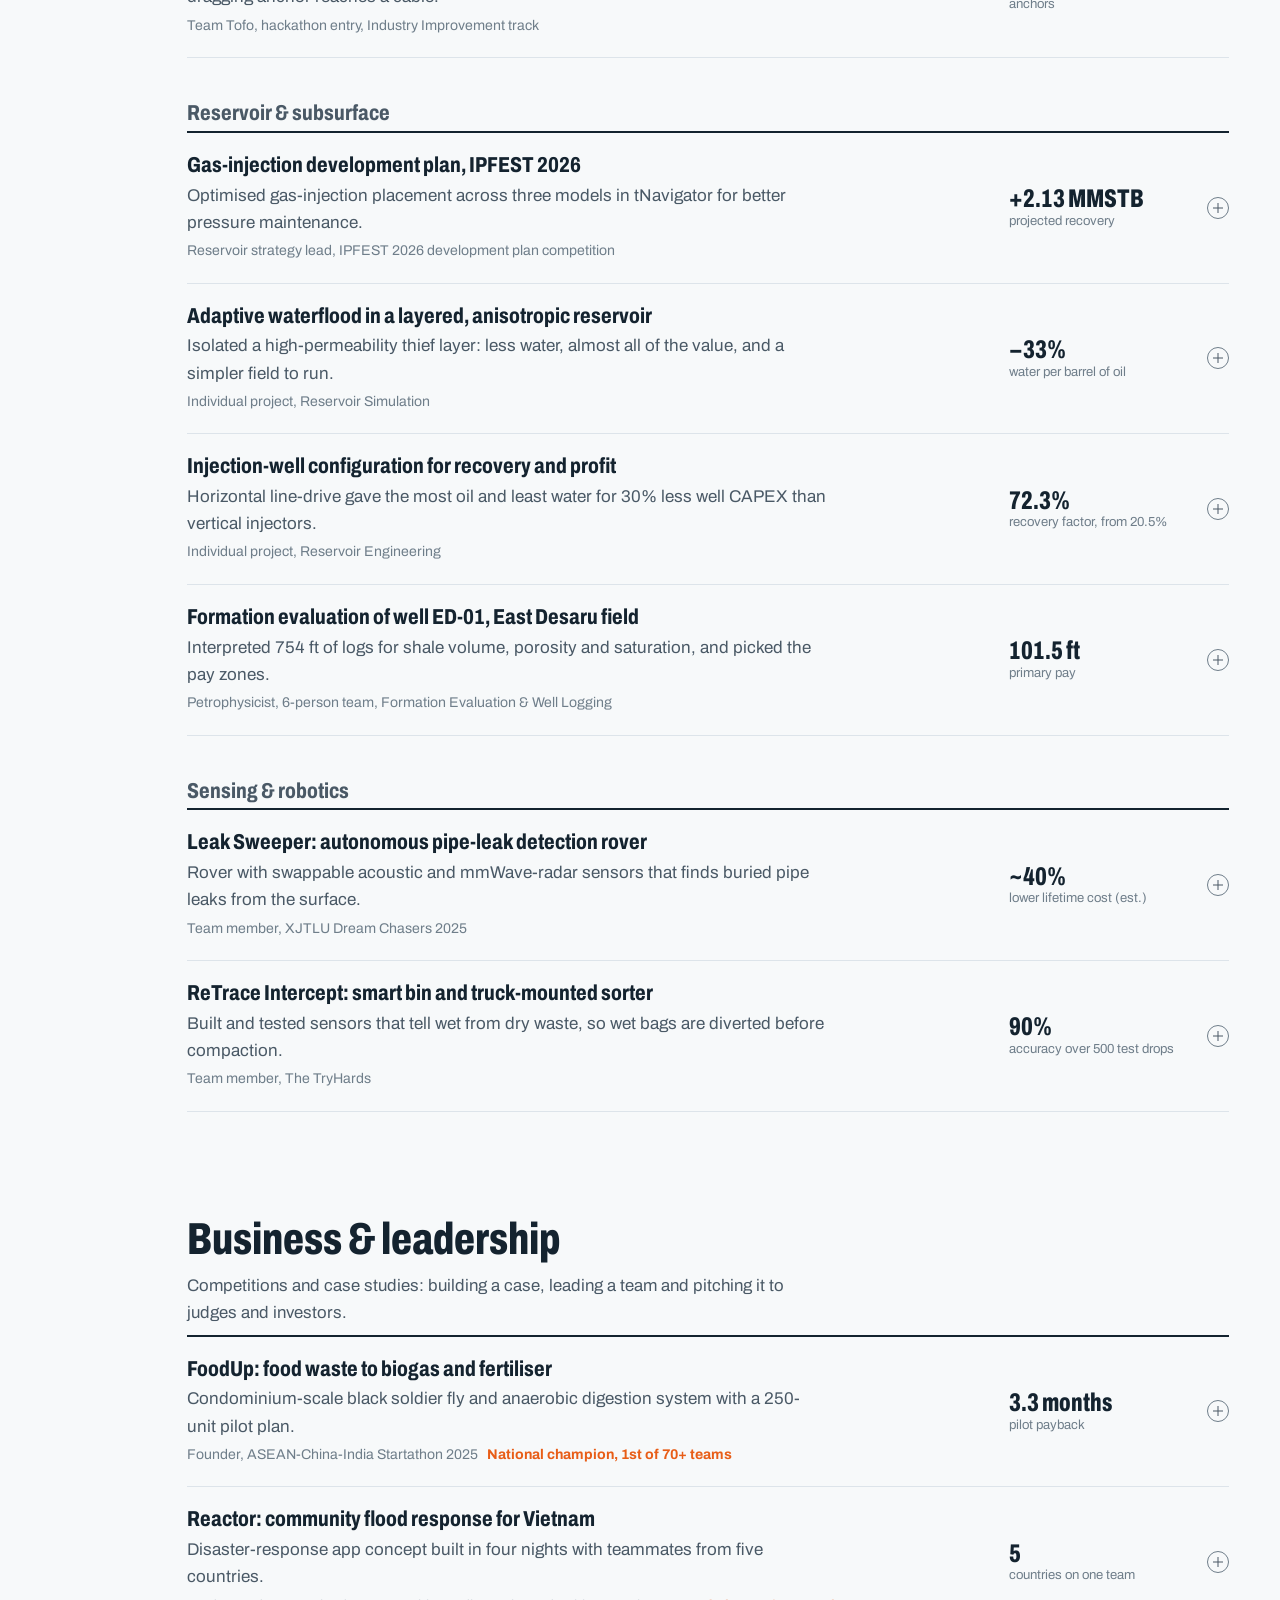
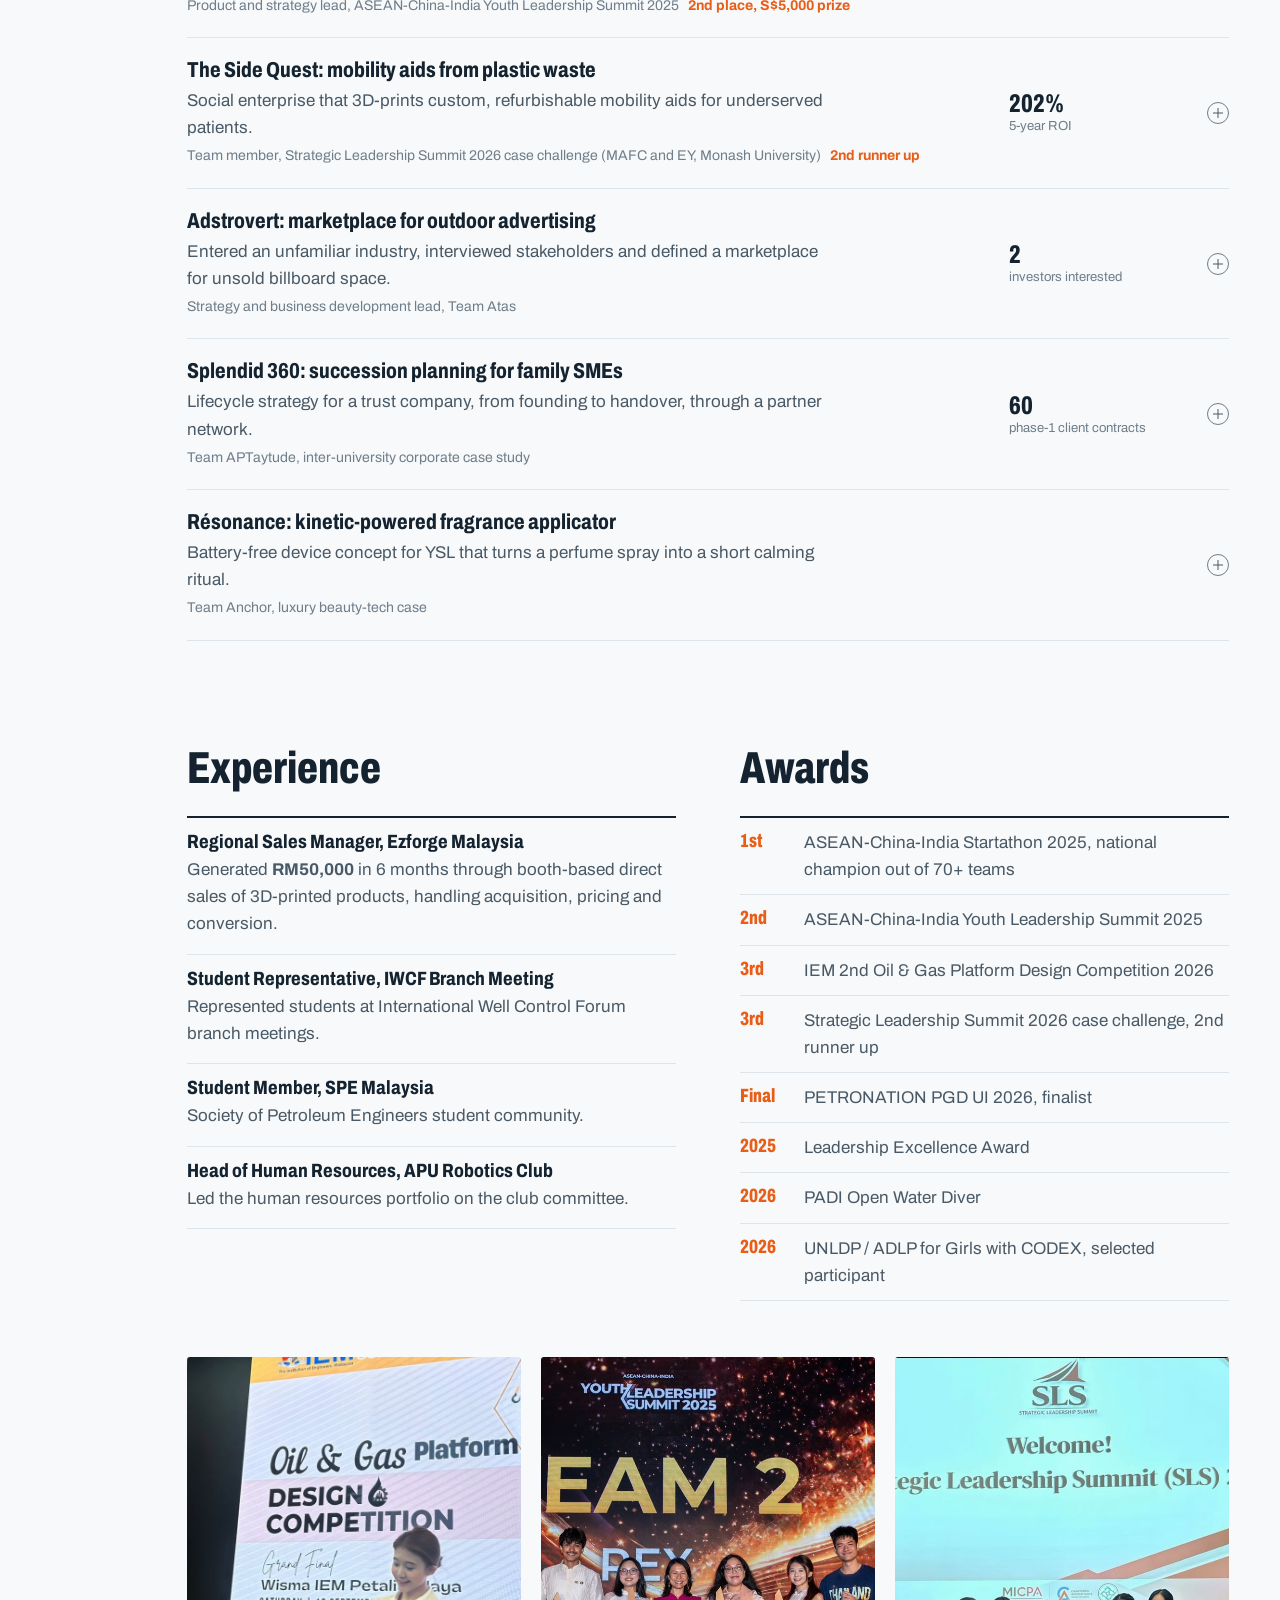
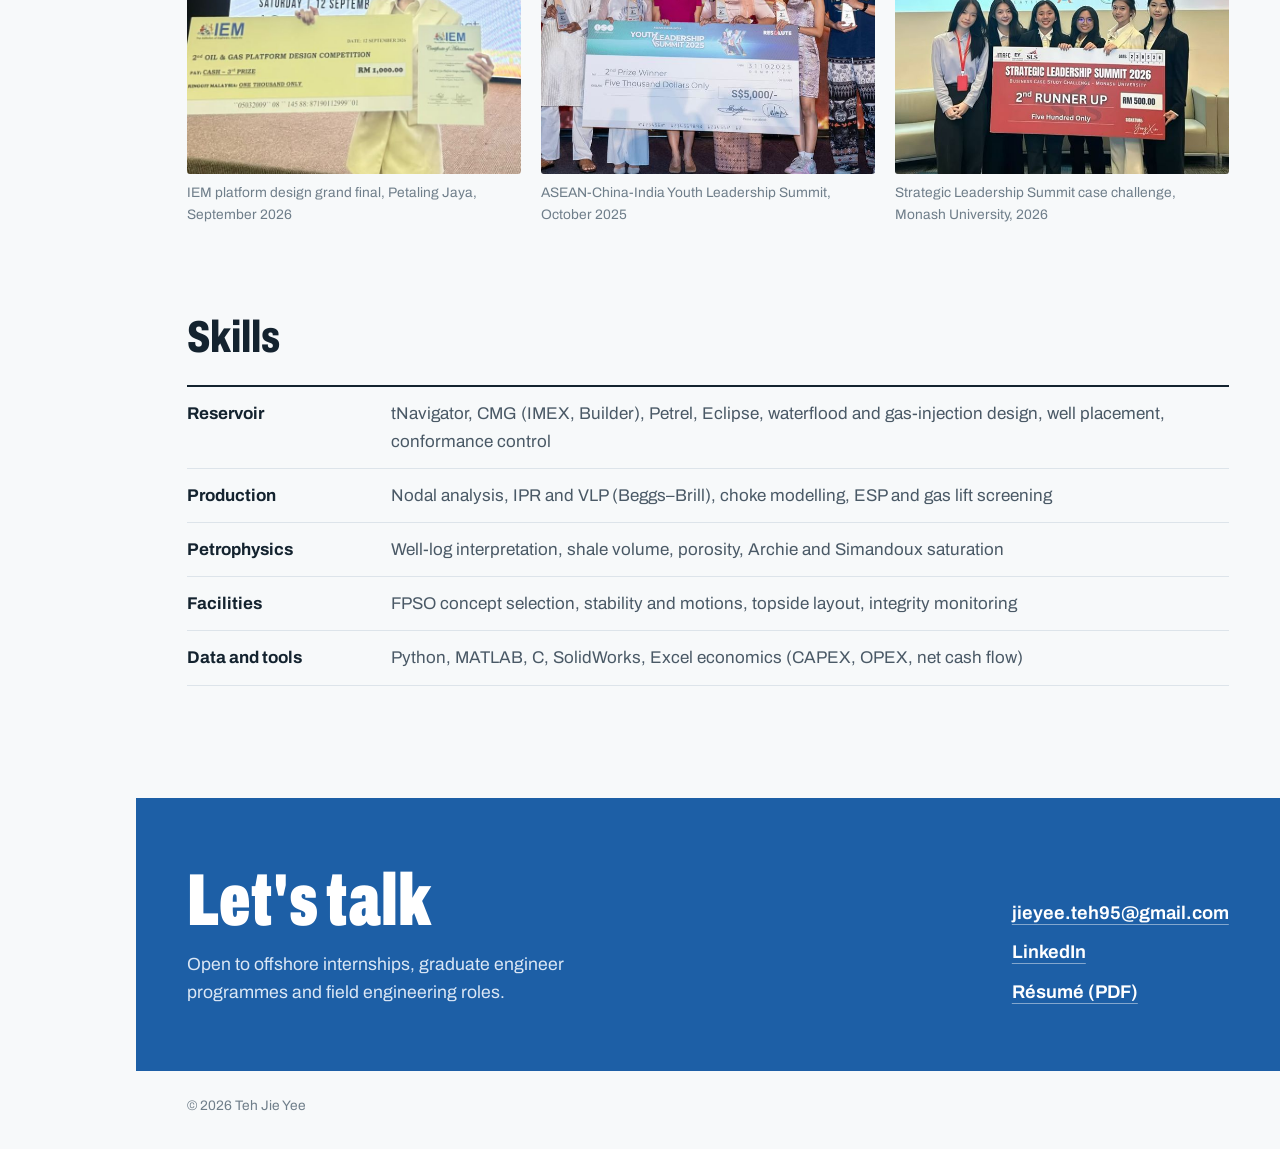
==== commit b2c27d61: "Recruiter-focused redesign: sharper profile, Engineering vs Business sections, inline project detail" ====
--- a/index.html
+++ b/index.html
@@ -4,10 +4,10 @@
   <meta charset="utf-8">
   <meta name="viewport" content="width=device-width, initial-scale=1">
   <title>Teh Jie Yee, Petroleum Engineer</title>
-  <meta name="description" content="Portfolio of Teh Jie Yee: petroleum engineering undergraduate (CGPA 3.96) focused on reservoir, production and offshore field development.">
+  <meta name="description" content="Teh Jie Yee: petroleum engineering student (CGPA 3.96) in reservoir simulation, production and offshore design. Seeking offshore internship and graduate roles.">
   <meta property="og:title" content="Teh Jie Yee, Petroleum Engineer">
-  <meta property="og:description" content="Reservoir, production and offshore field development projects: tNavigator, CMG, Petrel, Eclipse, nodal analysis, FPSO design.">
-  <meta property="og:image" content="assets/img/petrox.jpg">
+  <meta property="og:description" content="Reservoir simulation, production and offshore design. CGPA 3.96. 3rd place nationally, IEM Oil & Gas Platform Design Competition 2026.">
+  <meta property="og:image" content="assets/img/portrait.jpg">
   <link rel="preconnect" href="https://fonts.googleapis.com">
   <link rel="preconnect" href="https://fonts.gstatic.com" crossorigin>
   <link href="https://fonts.googleapis.com/css2?family=Archivo:wdth,wght@62..125,400..900&display=swap" rel="stylesheet">
@@ -16,122 +16,130 @@
 </head>
 <body>
 <a class="skip" href="#main">Skip to content</a>
-
 <div class="depth-bar" aria-hidden="true"><span id="depth-bar"></span></div>
 
 <header class="nav">
   <a href="#top" class="brand">Teh Jie Yee</a>
   <button class="nav-toggle" aria-label="Open menu" aria-expanded="false" aria-controls="nav-links">Menu</button>
   <nav class="nav-links" id="nav-links" aria-label="Sections">
-    <a href="#offshore">Offshore readiness</a>
-    <a href="#projects">Projects</a>
+    <a href="#engineering">Engineering</a>
+    <a href="#business">Business</a>
     <a href="#experience">Experience</a>
-    <a href="#skills">Skills</a>
     <a href="#contact">Contact</a>
+    <a href="assets/Teh-Jie-Yee-Resume.pdf" class="nav-cv" target="_blank" rel="noopener">Résumé (PDF)</a>
   </nav>
 </header>
 
-<aside class="rail" aria-label="Page depth track">
-  <p class="rail-readout" aria-hidden="true"><span id="rail-depth">0 m</span>depth</p>
+<aside class="rail" aria-label="Page depth">
+  <p class="rail-readout" aria-hidden="true"><span id="rail-depth">0 m</span></p>
   <div class="rail-track">
     <div id="rail-tops" class="rail-tops"></div>
     <div id="rail-marker" class="rail-marker" aria-hidden="true"></div>
   </div>
-  <p class="rail-note">Scroll depth, scaled to Limbayong's 1,200 m of water</p>
+  <p class="rail-note">Depth scaled to Limbayong's 1,200 m of water</p>
 </aside>
 
 <main id="main">
   <section class="hero" id="top" data-top="Surface">
     <div class="hero-text">
       <h1>Teh Jie Yee</h1>
-      <p class="hero-line">Petroleum engineering undergraduate working on reservoir simulation, offshore production and deepwater facilities. I'm looking for internship and graduate roles that take me offshore.</p>
-      <table class="header-table">
-        <caption>Well header</caption>
-        <tbody>
-          <tr><th scope="row">Programme</th><td>Bachelor of Petroleum Engineering (Hons) with Data Analytics, Asia Pacific University of Technology &amp; Innovation</td></tr>
-          <tr><th scope="row">CGPA</th><td><strong>3.96</strong> / 4.00</td></tr>
-          <tr><th scope="row">Graduating</th><td>September 2027</td></tr>
-          <tr><th scope="row">Simulators</th><td>tNavigator, CMG, Petrel, Eclipse</td></tr>
-          <tr><th scope="row">Languages</th><td>English, Malay, Mandarin</td></tr>
-          <tr><th scope="row">Open to</th><td>Offshore internships, graduate engineer programmes, field engineering</td></tr>
-        </tbody>
-      </table>
+      <p class="pitch">Petroleum engineering student who turns reservoir and well data into field-development decisions.</p>
+      <p class="sub">Reservoir simulation, production engineering and offshore design. CGPA 3.96/4.00, graduating September 2027. Looking for an offshore internship or graduate role.</p>
+
+      <h2 class="mini">Selected results</h2>
+      <ul class="results">
+        <li><a href="#p-petrox"><strong>3rd place nationally</strong> at the IEM Oil &amp; Gas Platform Design Competition 2026 with a deepwater FPSO for 1,200 m of water.</a></li>
+        <li><a href="#p-dulang"><strong>Found the bottleneck</strong> in an offshore Dulang well: the tubing, not the reservoir. An ESP takes it to 1,500 STB/d.</a></li>
+        <li><a href="#p-injection"><strong>Recovery factor from 20.5% to 72.3%</strong> in CMG, using 30% less well CAPEX than the vertical-injector options.</a></li>
+      </ul>
+
       <div class="hero-cta">
-        <a href="#projects" class="btn">See projects</a>
-        <a href="assets/Teh-Jie-Yee-Resume.pdf" class="btn btn-line" target="_blank" rel="noopener">Download résumé (PDF)</a>
+        <a href="assets/Teh-Jie-Yee-Resume.pdf" class="btn" target="_blank" rel="noopener">Download résumé (PDF)</a>
+        <a href="mailto:jieyee.teh95@gmail.com" class="btn btn-line">Email me</a>
       </div>
     </div>
-    <figure class="hero-photo">
-      <img src="assets/img/photo.jpg" alt="Teh Jie Yee" width="251" height="335">
-    </figure>
-  </section>
 
-  <section id="offshore" class="block" data-top="Offshore readiness">
-    <h2>Offshore readiness</h2>
-    <p class="lede">What I'd bring to a platform, an FPSO or an offshore operations team.</p>
-    <dl class="ready">
-      <div><dt>Offshore facilities</dt><dd>Co-designed a cylindrical FPSO for Limbayong, in 900–1,200 m of water 120 km off Sabah. Covered hull stability, heave, vortex-induced motion, topside zoning and helideck sizing. Placed 3rd at IEM.</dd></div>
-      <div><dt>Offshore production</dt><dd>Nodal analysis of a mature, CO₂-rich well in the Dulang field: IPR, VLP, choke and artificial lift screening with whole-life economics.</dd></div>
-      <div><dt>Well control and safety</dt><dd>IWCF Branch Meeting Student Representative. My topside layouts keep hazardous process areas apart from accommodation and muster points.</dd></div>
-      <div><dt>Water confidence</dt><dd>PADI Open Water Diver (2026). Ready to complete BOSIET/HUET and offshore medicals when an assignment needs them.</dd></div>
-      <div><dt>Integrity and monitoring</dt><dd>Worked on resident ROV inspection, digital-twin monitoring, ultrasonic anti-fouling and an AI leak-detection rover.</dd></div>
-      <div><dt>Teamwork on rotation</dt><dd>Three languages, multinational teams, hard deadlines, and engineering decisions defended in front of industry panels.</dd></div>
-    </dl>
-  </section>
-
-  <section id="projects" class="block" data-top="Projects">
-    <h2>Projects</h2>
-    <p class="lede">Fourteen projects, numbered by how closely they match petroleum and offshore work. Open any project for the method, my role and the results.</p>
-    <nav class="jump" id="jump" aria-label="Project categories"></nav>
-    <div id="project-list"></div>
-  </section>
-
-  <section id="experience" class="block split" data-top="Experience">
-    <div>
-      <h2>Experience</h2>
-      <ol class="history">
-        <li><h3>Regional Sales Manager</h3><p class="where">Ezforge Malaysia</p><p>Generated <strong>RM50,000</strong> in revenue over 6 months through booth-based direct sales of 3D-printed consumer products. Handled customer acquisition, pricing and conversion.</p></li>
-        <li><h3>Student Representative</h3><p class="where">IWCF Branch Meeting</p><p>Represented the student body at International Well Control Forum branch meetings.</p></li>
-        <li><h3>Student Member</h3><p class="where">SPE Malaysia</p><p>Member of the Society of Petroleum Engineers student community.</p></li>
-        <li><h3>Head of Human Resources</h3><p class="where">APU Robotics Club</p><p>Led the human resources portfolio on the club committee.</p></li>
-      </ol>
-    </div>
-    <div>
-      <h2>Awards and certification</h2>
-      <table class="awards">
-        <tbody>
-          <tr><td class="place gold">1st</td><td><strong>National Champion</strong><br>ASEAN-China-India Startathon 2025, FoodUp, out of 70+ teams</td></tr>
-          <tr><td class="place">2nd</td><td><strong>1st Runner Up</strong><br>ASEAN-China-India Youth Leadership Summit 2025</td></tr>
-          <tr><td class="place">2nd</td><td><strong>1st Runner Up</strong><br>MAFC SLS Case Study Challenge 2026</td></tr>
-          <tr><td class="place">3rd</td><td><strong>3rd Place</strong><br>IEM 2nd Oil &amp; Gas Platform Design Competition 2026</td></tr>
-          <tr><td class="place">Final</td><td><strong>Finalist</strong><br>PETRONATION PGD UI 2026</td></tr>
-          <tr><td class="place">2025</td><td><strong>Leadership Excellence Award</strong></td></tr>
-          <tr><td class="place">2026</td><td><strong>PADI Open Water Diver</strong></td></tr>
-          <tr><td class="place">2026</td><td><strong>Selected participant</strong><br>UNLDP / ADLP for Girls × CODEX</td></tr>
-        </tbody>
-      </table>
+    <div class="hero-side">
+      <img class="portrait" src="assets/img/portrait.jpg" alt="Teh Jie Yee" width="540" height="720">
+      <dl class="glance">
+        <div><dt>Degree</dt><dd>Bachelor of Petroleum Engineering (Hons) with Data Analytics, Asia Pacific University, Malaysia</dd></div>
+        <div><dt>Available</dt><dd>Offshore internship, graduate engineer programme</dd></div>
+        <div><dt>Disciplines</dt><dd>Reservoir, production, field engineering</dd></div>
+        <div><dt>Software</dt><dd>tNavigator, CMG, Petrel, Eclipse, MATLAB, Python</dd></div>
+        <div><dt>Offshore</dt><dd>IWCF student representative, PADI Open Water Diver</dd></div>
+        <div><dt>Languages</dt><dd>English, Malay, Mandarin</dd></div>
+      </dl>
     </div>
   </section>
 
-  <section id="skills" class="block" data-top="Skills">
-    <h2>Skills</h2>
+  <section id="engineering" class="block" data-top="Engineering">
+    <header class="block-head">
+      <h2>Engineering</h2>
+      <p>Technical work, most relevant first. Select a project for the method, numbers and my part in it.</p>
+    </header>
+    <div id="list-engineering"></div>
+  </section>
+
+  <section id="business" class="block" data-top="Business">
+    <header class="block-head">
+      <h2>Business &amp; leadership</h2>
+      <p>Competitions and case studies: building a case, leading a team and pitching it to judges and investors.</p>
+    </header>
+    <div id="list-business"></div>
+  </section>
+
+  <section id="experience" class="block" data-top="Experience">
+    <div class="split">
+      <div>
+        <h2>Experience</h2>
+        <ol class="history">
+          <li><h3>Regional Sales Manager, Ezforge Malaysia</h3><p>Generated <strong>RM50,000</strong> in 6 months through booth-based direct sales of 3D-printed products, handling acquisition, pricing and conversion.</p></li>
+          <li><h3>Student Representative, IWCF Branch Meeting</h3><p>Represented students at International Well Control Forum branch meetings.</p></li>
+          <li><h3>Student Member, SPE Malaysia</h3><p>Society of Petroleum Engineers student community.</p></li>
+          <li><h3>Head of Human Resources, APU Robotics Club</h3><p>Led the human resources portfolio on the club committee.</p></li>
+        </ol>
+      </div>
+      <div>
+        <h2>Awards</h2>
+        <table class="awards">
+          <tbody>
+            <tr><th scope="row">1st</th><td>ASEAN-China-India Startathon 2025, national champion out of 70+ teams</td></tr>
+            <tr><th scope="row">2nd</th><td>ASEAN-China-India Youth Leadership Summit 2025</td></tr>
+            <tr><th scope="row">3rd</th><td>IEM 2nd Oil &amp; Gas Platform Design Competition 2026</td></tr>
+            <tr><th scope="row">3rd</th><td>Strategic Leadership Summit 2026 case challenge, 2nd runner up</td></tr>
+            <tr><th scope="row">Final</th><td>PETRONATION PGD UI 2026, finalist</td></tr>
+            <tr><th scope="row">2025</th><td>Leadership Excellence Award</td></tr>
+            <tr><th scope="row">2026</th><td>PADI Open Water Diver</td></tr>
+            <tr><th scope="row">2026</th><td>UNLDP / ADLP for Girls with CODEX, selected participant</td></tr>
+          </tbody>
+        </table>
+      </div>
+    </div>
+
+    <div class="podium">
+      <figure><img src="assets/img/podium-iem.jpg" alt="Teh Jie Yee holding the IEM 3rd prize cheque" loading="lazy"><figcaption>IEM platform design grand final, Petaling Jaya, September 2026</figcaption></figure>
+      <figure><img src="assets/img/podium-aci.jpg" alt="Team REX on stage with the 2nd prize" loading="lazy"><figcaption>ASEAN-China-India Youth Leadership Summit, October 2025</figcaption></figure>
+      <figure><img src="assets/img/podium-sls.jpg" alt="The Side Quest team with the 2nd runner up cheque" loading="lazy"><figcaption>Strategic Leadership Summit case challenge, Monash University, 2026</figcaption></figure>
+    </div>
+
+    <h2 class="skills-head">Skills</h2>
     <dl class="skills">
-      <div><dt>Reservoir and simulation</dt><dd>tNavigator, CMG (IMEX, Builder), Petrel, Eclipse, waterflood design, well placement, conformance control</dd></div>
-      <div><dt>Production and petrophysics</dt><dd>Nodal analysis, IPR and VLP (Beggs–Brill), choke modelling, ESP and gas lift screening, well-log interpretation, Archie and Simandoux</dd></div>
-      <div><dt>Field development</dt><dd>FPSO concept selection, project economics (CAPEX, OPEX, net cash flow), sensitivity analysis</dd></div>
-      <div><dt>Engineering and data</dt><dd>Python, MATLAB, C, SolidWorks, Excel modelling, ESP32 and IoT sensing</dd></div>
-      <div><dt>Communication</dt><dd>Technical presentations, industry panel Q&amp;A, report writing, Microsoft Office, Canva</dd></div>
+      <div><dt>Reservoir</dt><dd>tNavigator, CMG (IMEX, Builder), Petrel, Eclipse, waterflood and gas-injection design, well placement, conformance control</dd></div>
+      <div><dt>Production</dt><dd>Nodal analysis, IPR and VLP (Beggs–Brill), choke modelling, ESP and gas lift screening</dd></div>
+      <div><dt>Petrophysics</dt><dd>Well-log interpretation, shale volume, porosity, Archie and Simandoux saturation</dd></div>
+      <div><dt>Facilities</dt><dd>FPSO concept selection, stability and motions, topside layout, integrity monitoring</dd></div>
+      <div><dt>Data and tools</dt><dd>Python, MATLAB, C, SolidWorks, Excel economics (CAPEX, OPEX, net cash flow)</dd></div>
     </dl>
   </section>
 
   <section id="contact" class="contact" data-top="Contact">
     <div>
-      <h2>Get in touch</h2>
-      <p>I'm open to offshore internships, graduate engineer programmes and field engineering roles. Email is the quickest way to reach me.</p>
+      <h2>Let's talk</h2>
+      <p>Open to offshore internships, graduate engineer programmes and field engineering roles.</p>
     </div>
     <ul class="contact-links">
       <li><a href="mailto:jieyee.teh95@gmail.com">jieyee.teh95@gmail.com</a></li>
-      <li><a href="https://www.linkedin.com/in/jie-yee-teh-285977294" target="_blank" rel="noopener">LinkedIn profile</a></li>
+      <li><a href="https://www.linkedin.com/in/jie-yee-teh-285977294" target="_blank" rel="noopener">LinkedIn</a></li>
       <li><a href="assets/Teh-Jie-Yee-Resume.pdf" target="_blank" rel="noopener">Résumé (PDF)</a></li>
     </ul>
   </section>
@@ -139,11 +147,6 @@
   <footer class="footer">© <span id="year"></span> Teh Jie Yee</footer>
 </main>
 
-<dialog id="modal" aria-labelledby="modal-title">
-  <button class="modal-close" aria-label="Close project details">Close</button>
-  <div id="modal-body"></div>
-</dialog>
-
 <script src="main.js"></script>
 </body>
 </html>
--- a/styles.css
+++ b/styles.css
@@ -3,256 +3,223 @@
   --sheet: #ffffff;
   --ink: #14232f;        /* drill-pipe ink */
   --ink-2: #4a5966;
-  --ink-3: #74838f;
+  --ink-3: #6f7e8a;
   --blue: #1d5fa6;       /* chart blue */
   --blue-deep: #164a82;
-  --blue-wash: #e8f0f9;
-  --green: #2f8a5b;      /* gamma-ray trace */
-  --orange: #f0641e;     /* survival-suit orange */
-  --rule: #d6dee5;
-  --rule-strong: #b7c4cf;
-  --rail-w: 152px;
+  --blue-wash: #eaf1f9;
+  --green: #2f8a5b;      /* gamma-ray trace, depth track only */
+  --orange: #e85d17;     /* survival-suit orange: depth marker and awards only */
+  --rule: #dde4ea;
+  --rail-w: 136px;
+  --gut: clamp(16px, 4vw, 56px);
   --font: "Archivo", "Arial Narrow", system-ui, sans-serif;
 }
 
 * { box-sizing: border-box; }
-html { scroll-behavior: smooth; scroll-padding-top: 72px; }
+html { scroll-behavior: smooth; scroll-padding-top: 76px; }
 body {
   margin: 0; background: var(--paper); color: var(--ink);
-  font: 400 17px/1.6 var(--font); font-stretch: 100%;
-  font-variant-numeric: tabular-nums; -webkit-font-smoothing: antialiased;
+  font: 400 17px/1.6 var(--font); font-variant-numeric: tabular-nums;
+  -webkit-font-smoothing: antialiased;
 }
 img { display: block; max-width: 100%; }
 a { color: var(--blue); }
 a:hover { color: var(--blue-deep); }
 :focus-visible { outline: 3px solid var(--orange); outline-offset: 3px; border-radius: 2px; }
-h1, h2, h3 { margin: 0; font-stretch: 72%; font-weight: 800; line-height: 1.02; letter-spacing: -.005em; }
-h2 { font-size: clamp(2.2rem, 4.4vw, 3.4rem); }
-h3 { font-size: 1.45rem; font-weight: 750; line-height: 1.15; }
+h1, h2, h3, h4 { margin: 0; font-stretch: 72%; font-weight: 800; line-height: 1.05; }
+h2 { font-size: clamp(2rem, 3.6vw, 2.8rem); }
 p { margin: 0; }
 strong { font-weight: 700; }
-
 .skip { position: absolute; left: -999px; top: 8px; background: var(--ink); color: #fff; padding: 8px 14px; z-index: 100; }
 .skip:focus { left: 8px; }
 
-/* ---------- top nav ---------- */
+/* ---------- nav ---------- */
 .nav {
-  position: sticky; top: 0; z-index: 40;
+  position: sticky; top: 0; z-index: 40; height: 60px;
   display: flex; align-items: center; justify-content: space-between;
-  height: 60px; padding: 0 clamp(16px, 4vw, 56px) 0 calc(var(--rail-w) + clamp(16px, 4vw, 56px));
-  background: rgba(247, 249, 250, .92); backdrop-filter: blur(10px);
+  padding: 0 var(--gut) 0 calc(var(--rail-w) + var(--gut));
+  background: rgba(247, 249, 250, .94); backdrop-filter: blur(10px);
   border-bottom: 1px solid var(--rule);
 }
-.brand { font-weight: 800; font-stretch: 72%; font-size: 1.35rem; color: var(--ink); text-decoration: none; }
-.nav-links { display: flex; gap: 28px; }
+.brand { font-weight: 800; font-stretch: 72%; font-size: 1.3rem; color: var(--ink); text-decoration: none; }
+.nav-links { display: flex; align-items: center; gap: 28px; }
 .nav-links a { color: var(--ink-2); text-decoration: none; font-weight: 500; font-size: .95rem; }
 .nav-links a:hover { color: var(--blue); }
+.nav-links .nav-cv { color: var(--blue); font-weight: 650; border: 1.5px solid var(--blue); border-radius: 4px; padding: 5px 12px; }
+.nav-links .nav-cv:hover { background: var(--blue); color: #fff; }
 .nav-toggle { display: none; font: 600 .95rem var(--font); background: none; border: 1.5px solid var(--ink); border-radius: 4px; padding: 6px 12px; color: var(--ink); cursor: pointer; }
 
-/* ---------- depth rail (the one bold element) ---------- */
+/* ---------- depth rail: the one bold element ---------- */
 .rail {
-  position: fixed; left: 0; top: 0; bottom: 0; width: var(--rail-w); z-index: 50;
+  position: fixed; inset: 0 auto 0 0; width: var(--rail-w); z-index: 50;
   background: var(--sheet); border-right: 1px solid var(--rule);
-  padding: 74px 0 20px;
-  display: flex; flex-direction: column;
-}
+  padding: 18px 0 18px; display: flex; flex-direction: column;
+}
+.rail-readout { margin: 0 14px 22px; height: 42px; display: flex; align-items: flex-end; }
+.rail-readout span { font-size: 2rem; font-weight: 900; font-stretch: 62%; color: var(--orange); line-height: 1; }
 .rail-track {
-  position: relative; flex: 1; margin: 0 0 0 54px;
-  border-left: 2px solid var(--green);
-  background:
-    repeating-linear-gradient(to bottom, var(--rule-strong) 0 1px, transparent 1px 2.5%) left / 8px 100% no-repeat,
-    repeating-linear-gradient(to bottom, var(--rule) 0 1px, transparent 1px 0.5%) left / 4px 100% no-repeat;
+  position: relative; flex: 1; margin-left: 52px; border-left: 2px solid var(--green);
+  background: repeating-linear-gradient(to bottom, var(--rule) 0 1px, transparent 1px 5%) left / 6px 100% no-repeat;
 }
 .rail-tops a {
-  position: absolute; left: -54px; right: 0; transform: translateY(-50%);
-  display: flex; flex-direction: column; padding-left: 64px;
-  font-size: .76rem; line-height: 1.2; font-weight: 600; color: var(--ink-2); text-decoration: none;
-}
-.rail-tops a::before { content: ""; position: absolute; left: 46px; top: 50%; width: 16px; border-top: 2px solid var(--green); }
+  position: absolute; left: -52px; right: 0; transform: translateY(-50%);
+  padding-left: 62px; font-size: .78rem; font-weight: 650; color: var(--ink-2); text-decoration: none; line-height: 1.2;
+}
+.rail-tops a::before { content: ""; position: absolute; left: 46px; top: 50%; width: 12px; border-top: 2px solid var(--green); }
+.rail-tops a span { position: absolute; left: 0; width: 42px; white-space: nowrap; top: 50%; transform: translateY(-50%); text-align: right; font-size: .66rem; font-weight: 500; color: var(--ink-3); }
 .rail-tops a:hover { color: var(--blue); }
-.rail-m { position: absolute; left: 0; width: 42px; top: 50%; transform: translateY(-50%); text-align: right; font-size: .68rem; font-weight: 500; color: var(--ink-3); }
 .rail-marker {
   position: absolute; left: -8px; width: 14px; height: 14px; border-radius: 50%;
   background: var(--orange); border: 3px solid var(--sheet); box-shadow: 0 0 0 1.5px var(--orange);
   transform: translateY(-50%); pointer-events: none;
 }
-.rail-readout { margin: 0 12px 18px; display: flex; flex-direction: column; font-size: .72rem; color: var(--ink-3); line-height: 1.2; }
-.rail-readout span { font-size: 1.7rem; font-weight: 900; font-stretch: 62%; color: var(--orange); line-height: 1; }
-.rail-note { margin: 14px 12px 0; font-size: .68rem; line-height: 1.35; color: var(--ink-3); }
+.rail-note { margin: 16px 14px 0; font-size: .66rem; line-height: 1.35; color: var(--ink-3); }
 .depth-bar { display: none; }
 
-/* ---------- main column ---------- */
-main { margin-left: var(--rail-w); padding: 0 clamp(16px, 4vw, 56px); }
+/* ---------- layout ---------- */
+main { margin-left: var(--rail-w); padding: 0 var(--gut); }
 main > * { max-width: 1120px; }
-.block { padding: 96px 0 0; }
-.lede { margin-top: 14px; color: var(--ink-2); font-size: 1.12rem; max-width: 62ch; }
-
-/* hero */
-.hero { display: grid; grid-template-columns: minmax(0, 1fr) 260px; gap: clamp(28px, 5vw, 72px); align-items: start; padding-top: 64px; }
-.hero h1 {
-  font-size: clamp(3.6rem, 11vw, 9.5rem); font-stretch: 62%; font-weight: 900;
-  line-height: .86; letter-spacing: -.01em; color: var(--blue);
-  text-transform: none;
-}
-.hero-line { margin-top: 26px; font-size: clamp(1.15rem, 1.8vw, 1.4rem); line-height: 1.45; max-width: 36ch; color: var(--ink); }
-.header-table { margin-top: 36px; width: 100%; max-width: 660px; border-collapse: collapse; font-size: .97rem; border: 1.5px solid var(--ink); background: var(--sheet); }
-.header-table caption { text-align: left; font-weight: 700; font-stretch: 72%; font-size: 1.15rem; padding-bottom: 8px; }
-.header-table th, .header-table td { text-align: left; vertical-align: top; padding: 9px 14px; border-top: 1px solid var(--rule); }
-.header-table tr:first-child th, .header-table tr:first-child td { border-top: 0; }
-.header-table th { width: 128px; font-weight: 600; color: var(--ink-3); border-right: 1px solid var(--rule); white-space: nowrap; }
-.hero-cta { display: flex; flex-wrap: wrap; gap: 12px; margin-top: 30px; }
-.btn {
-  display: inline-block; padding: 12px 22px; border-radius: 4px; text-decoration: none;
-  background: var(--blue); color: #fff; font-weight: 650; border: 1.5px solid var(--blue);
-}
+.block { padding-top: 104px; }
+.block-head { display: grid; gap: 10px; margin-bottom: 8px; }
+.block-head p { color: var(--ink-2); max-width: 60ch; font-size: 1.05rem; }
+
+/* ---------- hero ---------- */
+.hero { display: grid; grid-template-columns: minmax(0, 1fr) 330px; gap: clamp(32px, 5vw, 80px); padding-top: 56px; align-items: start; }
+.hero h1 { font-size: clamp(3.4rem, 8.5vw, 7.2rem); font-stretch: 62%; font-weight: 900; line-height: .9; color: var(--blue); }
+.pitch { margin-top: 22px; font-size: clamp(1.4rem, 2.2vw, 1.8rem); font-weight: 650; font-stretch: 85%; line-height: 1.22; max-width: 30ch; }
+.sub { margin-top: 16px; color: var(--ink-2); font-size: 1.1rem; max-width: 52ch; }
+.mini { margin-top: 40px; font-size: 1.15rem; font-stretch: 80%; font-weight: 750; }
+.results { list-style: none; margin: 10px 0 0; padding: 0; max-width: 62ch; }
+.results li { border-top: 1px solid var(--rule); }
+.results li:last-child { border-bottom: 1px solid var(--rule); }
+.results a { display: block; padding: 12px 28px 12px 0; color: var(--ink-2); text-decoration: none; position: relative; }
+.results a strong { color: var(--ink); }
+.results a::after { content: ""; position: absolute; right: 6px; top: 50%; width: 8px; height: 8px; border-top: 2px solid var(--blue); border-right: 2px solid var(--blue); transform: translateY(-50%) rotate(45deg); }
+.results a:hover strong { color: var(--blue); }
+.hero-cta { display: flex; flex-wrap: wrap; gap: 12px; margin-top: 28px; }
+.btn { display: inline-block; padding: 12px 22px; border-radius: 4px; text-decoration: none; background: var(--blue); color: #fff; font-weight: 650; border: 1.5px solid var(--blue); }
 .btn:hover { background: var(--blue-deep); border-color: var(--blue-deep); color: #fff; }
 .btn-line { background: transparent; color: var(--blue); }
 .btn-line:hover { background: var(--blue-wash); color: var(--blue-deep); }
-.hero-photo { margin: 8px 0 0; }
-.hero-photo img { width: 100%; aspect-ratio: 3/4; object-fit: cover; border-radius: 4px; border: 1.5px solid var(--ink); }
-
-/* offshore readiness */
-.ready { display: grid; grid-template-columns: 1fr 1fr; column-gap: 56px; margin: 36px 0 0; }
-.ready div { padding: 20px 0 22px; border-top: 1.5px solid var(--ink); }
-.ready dt { font-weight: 750; font-stretch: 80%; font-size: 1.22rem; margin-bottom: 6px; }
-.ready dd { margin: 0; color: var(--ink-2); max-width: 54ch; }
-
-/* projects */
-.jump { display: flex; flex-wrap: wrap; gap: 6px 22px; margin: 26px 0 8px; }
-.jump a { font-weight: 600; text-decoration: none; padding: 4px 0; border-bottom: 2px solid transparent; }
-.jump a:hover { border-bottom-color: var(--blue); }
-.jump span { color: var(--ink-3); font-weight: 500; margin-left: 2px; }
-.formation { margin-top: 64px; scroll-margin-top: 80px; }
-.formation-head { display: flex; flex-wrap: wrap; align-items: baseline; gap: 6px 20px; padding-bottom: 14px; border-bottom: 2px solid var(--ink); }
-.formation-head h3 { font-size: 1.9rem; font-stretch: 72%; font-weight: 800; }
-.formation-head p { color: var(--ink-3); }
-.rows { list-style: none; margin: 0; padding: 0; }
-.row { border-bottom: 1px solid var(--rule); }
-.row button {
-  all: unset; box-sizing: border-box; width: 100%; cursor: pointer;
-  display: grid; grid-template-columns: 196px minmax(0, 1fr) 210px; gap: 28px; align-items: start;
-  padding: 24px 0;
-}
-.row button:focus-visible { outline: 3px solid var(--orange); outline-offset: 4px; }
-.row-pic { display: block; aspect-ratio: 4/3; border-radius: 3px; overflow: hidden; background: var(--blue-wash); border: 1px solid var(--rule); }
-.row-pic img { width: 100%; height: 100%; object-fit: cover; object-position: top center; }
-.noimg { display: grid; place-items: center; height: 100%; font-weight: 900; font-stretch: 62%; font-size: 2rem; color: var(--blue); }
-.row-text { display: flex; flex-direction: column; gap: 6px; }
-.row-rank { font-size: .86rem; font-weight: 600; color: var(--ink-3); display: flex; align-items: center; gap: 10px; }
-.row-award { display: inline-block; background: var(--orange); color: #fff; font-size: .78rem; font-weight: 700; padding: 1px 8px; border-radius: 3px; margin-left: 10px; }
-.row-rank .row-award { margin-left: 0; }
-.row-title { font-size: 1.45rem; font-weight: 750; font-stretch: 78%; line-height: 1.15; color: var(--ink); transition: color .15s; }
-.row button:hover .row-title { color: var(--blue); text-decoration: underline; text-underline-offset: 4px; text-decoration-thickness: 2px; }
-.row-role { color: var(--ink-2); font-size: .95rem; }
-.row-role strong { color: var(--ink); font-weight: 650; }
-.row-sum { color: var(--ink-2); max-width: 62ch; margin-top: 2px; }
-.row-nums { display: flex; flex-direction: column; border-left: 2px solid var(--green); padding-left: 14px; gap: 6px; }
-.row-nums span { font-weight: 650; font-size: .95rem; line-height: 1.3; color: var(--ink); }
-
-/* featured project: larger image above the text */
-.row.feature button { grid-template-columns: minmax(0, 1.3fr) minmax(0, 1fr); grid-template-rows: auto auto; padding-top: 28px; }
-.row.feature .row-pic { grid-row: span 2; aspect-ratio: 16/9; background: #0e1d33; display: flex; align-items: center; }
-.row.feature .row-pic img { height: auto; object-fit: contain; }
-.row.feature .row-title { font-size: 2rem; font-stretch: 72%; font-weight: 800; }
-.row.feature .row-nums { flex-direction: row; flex-wrap: wrap; gap: 6px 18px; align-self: end; }
-
-/* experience + awards */
+.portrait { width: 100%; height: auto; aspect-ratio: 5/6; object-fit: cover; object-position: center 20%; border-radius: 4px; }
+.glance { margin: 20px 0 0; font-size: .92rem; }
+.glance div { display: grid; grid-template-columns: 92px minmax(0, 1fr); gap: 12px; padding: 8px 0; border-top: 1px solid var(--rule); }
+.glance dt { color: var(--ink-3); font-weight: 600; }
+.glance dd { margin: 0; }
+
+/* ---------- project lists ---------- */
+.group { font-size: 1.35rem; font-stretch: 78%; font-weight: 750; color: var(--ink-2); margin: 44px 0 6px; }
+.projs { border-top: 2px solid var(--ink); }
+.proj { border-bottom: 1px solid var(--rule); }
+.proj summary {
+  list-style: none; cursor: pointer;
+  display: grid; grid-template-columns: minmax(0, 1fr) 170px 22px; gap: 28px; align-items: center;
+  padding: 20px 0;
+}
+.proj summary::-webkit-details-marker { display: none; }
+.proj summary:focus-visible { outline-offset: 2px; }
+.proj-main { display: grid; gap: 4px; }
+.proj-title { font-size: 1.35rem; font-weight: 750; font-stretch: 78%; line-height: 1.15; }
+.proj summary:hover .proj-title { color: var(--blue); }
+.proj-result { color: var(--ink-2); max-width: 64ch; }
+.proj-context { font-size: .88rem; color: var(--ink-3); }
+.award { display: inline-block; margin-left: 6px; color: var(--orange); font-weight: 700; }
+.proj-key { display: grid; font-size: .82rem; line-height: 1.25; color: var(--ink-3); }
+.proj-key strong { font-size: 1.6rem; font-weight: 800; font-stretch: 68%; color: var(--ink); line-height: 1.05; }
+.proj-toggle { position: relative; width: 22px; height: 22px; border: 1.5px solid var(--ink-3); border-radius: 50%; }
+.proj-toggle::before, .proj-toggle::after { content: ""; position: absolute; left: 50%; top: 50%; width: 10px; border-top: 1.5px solid var(--ink-2); transform: translate(-50%, -50%); }
+.proj-toggle::after { transform: translate(-50%, -50%) rotate(90deg); transition: transform .2s; }
+.proj[open] .proj-toggle { border-color: var(--blue); }
+.proj[open] .proj-toggle::after { transform: translate(-50%, -50%) rotate(0deg); }
+.proj[open] .proj-title { color: var(--blue); }
+
+.proj-body { display: grid; grid-template-columns: minmax(0, 1fr) 340px; gap: 40px; padding: 4px 0 32px; }
+.proj[open] .proj-body { animation: drop .25s ease-out; }
+@keyframes drop { from { opacity: 0; transform: translateY(-6px); } }
+.kpis { display: grid; grid-template-columns: repeat(auto-fit, minmax(150px, 1fr)); gap: 0 20px; margin: 0 0 8px; }
+.kpis div { padding: 10px 0; border-top: 1px solid var(--rule); }
+.kpis dt { font-size: 1.3rem; font-weight: 800; font-stretch: 70%; line-height: 1.1; }
+.kpis dd { margin: 2px 0 0; font-size: .84rem; color: var(--ink-3); }
+.proj-body h4 { font-size: 1.05rem; font-stretch: 85%; font-weight: 750; margin: 20px 0 6px; }
+.proj-body ul { margin: 0; padding-left: 18px; color: var(--ink-2); max-width: 66ch; }
+.proj-body li { margin-bottom: 6px; }
+.tools { margin-top: 18px; font-size: .9rem; color: var(--ink-2); }
+.proj-pics { display: grid; gap: 12px; align-content: start; }
+.proj-pics img { width: 100%; border-radius: 3px; border: 1px solid var(--rule); background: var(--blue-wash); }
+
+/* ---------- experience, awards, skills ---------- */
 .split { display: grid; grid-template-columns: 1fr 1fr; gap: 64px; }
-.history { list-style: none; margin: 30px 0 0; padding: 0; }
-.history li { padding: 18px 0 20px; border-top: 1.5px solid var(--ink); }
-.history h3 { font-size: 1.3rem; font-stretch: 80%; }
-.where { color: var(--blue); font-weight: 600; margin: 2px 0 8px; }
-.history p:last-child { color: var(--ink-2); }
-.awards { width: 100%; margin-top: 30px; border-collapse: collapse; }
-.awards td { padding: 13px 0; border-top: 1px solid var(--rule); vertical-align: top; color: var(--ink-2); }
-.awards tr:first-child td { border-top: 1.5px solid var(--ink); }
-.awards strong { color: var(--ink); }
-.place { width: 72px; font-weight: 800; font-stretch: 72%; font-size: 1.35rem; line-height: 1.1; color: var(--ink) !important; }
-.place.gold { color: var(--orange) !important; }
-
-/* skills */
-.skills { margin: 30px 0 0; }
-.skills div { display: grid; grid-template-columns: 260px minmax(0, 1fr); gap: 24px; padding: 16px 0; border-top: 1px solid var(--rule); }
-.skills div:first-child { border-top: 1.5px solid var(--ink); }
+.history { list-style: none; margin: 24px 0 0; padding: 0; border-top: 2px solid var(--ink); }
+.history li { padding: 14px 0 16px; border-bottom: 1px solid var(--rule); }
+.history h3 { font-size: 1.2rem; font-stretch: 80%; font-weight: 750; }
+.history p { margin-top: 4px; color: var(--ink-2); }
+.awards { width: 100%; margin-top: 24px; border-collapse: collapse; border-top: 2px solid var(--ink); }
+.awards th, .awards td { text-align: left; padding: 11px 0; border-bottom: 1px solid var(--rule); vertical-align: top; }
+.awards th { width: 64px; font-weight: 800; font-stretch: 70%; font-size: 1.2rem; line-height: 1.25; color: var(--orange); }
+.awards td { color: var(--ink-2); }
+.podium { display: grid; grid-template-columns: repeat(3, 1fr); gap: 20px; margin-top: 56px; }
+.podium figure { margin: 0; }
+.podium img { width: 100%; aspect-ratio: 4/5; object-fit: cover; border-radius: 3px; }
+.podium figcaption { margin-top: 8px; font-size: .86rem; color: var(--ink-3); }
+.skills-head { margin-top: 88px; }
+.skills { margin: 24px 0 0; border-top: 2px solid var(--ink); }
+.skills div { display: grid; grid-template-columns: 180px minmax(0, 1fr); gap: 24px; padding: 13px 0; border-bottom: 1px solid var(--rule); }
 .skills dt { font-weight: 700; }
-.skills dd { margin: 0; color: var(--ink-2); max-width: 70ch; }
-
-/* contact */
+.skills dd { margin: 0; color: var(--ink-2); }
+
+/* ---------- contact ---------- */
 .contact {
-  margin: 110px calc(-1 * clamp(16px, 4vw, 56px)) 0; max-width: none;
-  padding: 72px clamp(16px, 4vw, 56px);
+  max-width: none; margin: 112px calc(-1 * var(--gut)) 0; padding: 64px var(--gut);
   background: var(--blue); color: #fff;
   display: grid; grid-template-columns: minmax(0, 1fr) auto; gap: 40px; align-items: end;
 }
-.contact h2 { font-size: clamp(2.6rem, 6vw, 5rem); font-stretch: 62%; font-weight: 900; }
-.contact p { margin-top: 14px; max-width: 46ch; color: #dbe7f5; font-size: 1.1rem; }
+.contact h2 { font-size: clamp(2.6rem, 6vw, 4.6rem); font-stretch: 62%; font-weight: 900; }
+.contact p { margin-top: 12px; max-width: 44ch; color: #dbe7f5; font-size: 1.1rem; }
 .contact-links { list-style: none; margin: 0; padding: 0; display: grid; gap: 10px; }
 .contact-links a { color: #fff; font-weight: 650; font-size: 1.15rem; text-decoration: underline; text-underline-offset: 5px; text-decoration-color: rgba(255,255,255,.45); word-break: break-word; }
-.contact-links a:hover { text-decoration-color: #fff; color: #fff; }
+.contact-links a:hover { color: #fff; text-decoration-color: #fff; }
 .contact :focus-visible { outline-color: #fff; }
 .footer { padding: 24px 0 32px; font-size: .86rem; color: var(--ink-3); }
-
-/* ---------- project dialog ---------- */
-dialog {
-  width: min(880px, 100% - 24px); max-height: calc(100vh - 40px); padding: 0;
-  border: 1.5px solid var(--ink); border-radius: 6px; color: var(--ink); background: var(--sheet);
-}
-dialog[open] { animation: open .22s ease-out; }
-@keyframes open { from { opacity: 0; transform: translateY(12px); } }
-dialog::backdrop { background: rgba(20, 35, 47, .55); }
-.modal-close {
-  position: sticky; top: 12px; float: right; margin: 12px 12px 0 0; z-index: 2;
-  font: 650 .9rem var(--font); background: var(--sheet); color: var(--ink);
-  border: 1.5px solid var(--ink); border-radius: 4px; padding: 6px 14px; cursor: pointer;
-}
-.modal-close:hover { background: var(--ink); color: #fff; }
-.m-img { width: 100%; max-height: 400px; object-fit: contain; background: var(--blue-wash); border-bottom: 1px solid var(--rule); }
-.m-body { padding: 26px 34px 36px; }
-.m-kicker { color: var(--ink-3); font-weight: 600; font-size: .9rem; }
-.m-body h2 { font-size: clamp(1.9rem, 4vw, 2.6rem); font-stretch: 72%; margin: 8px 0 10px; color: var(--blue); }
-.m-role { color: var(--ink-2); }
-.m-sum { margin-top: 14px; font-size: 1.08rem; max-width: 66ch; }
-.m-kpis { display: grid; grid-template-columns: repeat(auto-fit, minmax(160px, 1fr)); margin: 24px 0 4px; border-top: 1.5px solid var(--ink); }
-.m-kpis div { padding: 12px 16px 12px 0; border-bottom: 1px solid var(--rule); }
-.m-kpis dt { font-size: 1.5rem; font-weight: 800; font-stretch: 72%; color: var(--ink); line-height: 1.1; }
-.m-kpis dd { margin: 4px 0 0; font-size: .86rem; color: var(--ink-3); }
-.m-body h3 { font-size: 1.15rem; font-stretch: 80%; margin: 26px 0 8px; padding-left: 10px; border-left: 3px solid var(--green); }
-.m-body ul { margin: 0; padding-left: 20px; color: var(--ink-2); max-width: 68ch; }
-.m-body li { margin-bottom: 7px; }
-.m-tools { color: var(--ink-2); }
 
 /* ---------- responsive ---------- */
 @media (max-width: 1100px) {
   :root { --rail-w: 0px; }
   .rail { display: none; }
-  .depth-bar { display: block; position: fixed; top: 0; left: 0; right: 0; height: 3px; z-index: 60; background: transparent; }
+  .depth-bar { display: block; position: fixed; top: 0; left: 0; right: 0; height: 3px; z-index: 60; }
   .depth-bar span { display: block; height: 100%; background: var(--orange); transform-origin: left; transform: scaleX(0); }
 }
 @media (max-width: 900px) {
-  .hero { grid-template-columns: 1fr; }
-  .hero-photo { order: -1; width: 180px; }
-  .ready, .split { grid-template-columns: 1fr; }
-  .split { gap: 72px; }
-  .row button, .row.feature button { grid-template-columns: 1fr; gap: 14px; }
-  .row-pic { aspect-ratio: 16/9; }
-  .row.feature .row-pic { grid-row: auto; }
-  .row-nums { flex-direction: row; flex-wrap: wrap; gap: 4px 16px; }
-  .skills div { grid-template-columns: 1fr; gap: 4px; }
+  /* Phone and tablet order: name, pitch, photo with facts, results, buttons */
+  .hero { display: flex; flex-direction: column; gap: 0; }
+  .hero-text { display: contents; }
+  .hero h1 { order: 1; } .pitch { order: 2; } .sub { order: 3; }
+  .hero-side { order: 4; margin-top: 28px; display: grid; grid-template-columns: 150px minmax(0, 1fr); gap: 20px; align-items: start; }
+  .mini { order: 5; } .results { order: 6; } .hero-cta { order: 7; }
+  .glance { margin: 0; }
+  .proj-body { grid-template-columns: 1fr; gap: 20px; }
+  .proj-pics { grid-template-columns: repeat(auto-fit, minmax(200px, 1fr)); }
+  .split { grid-template-columns: 1fr; gap: 72px; }
+  .skills div { grid-template-columns: 1fr; gap: 2px; }
   .contact { grid-template-columns: 1fr; }
 }
 @media (max-width: 720px) {
   body { font-size: 16px; }
   .nav-toggle { display: block; }
-  .nav-links { display: none; position: absolute; top: 60px; left: 0; right: 0; flex-direction: column; gap: 0; background: var(--sheet); border-bottom: 1.5px solid var(--ink); padding: 6px 16px 14px; }
+  .nav-links { display: none; position: absolute; top: 60px; left: 0; right: 0; flex-direction: column; align-items: stretch; gap: 0; background: var(--sheet); border-bottom: 1.5px solid var(--ink); padding: 6px 16px 14px; }
   .nav-links.open { display: flex; }
   .nav-links a { padding: 11px 0; border-top: 1px solid var(--rule); }
-  .block { padding-top: 72px; }
-  .header-table th { width: 96px; white-space: normal; }
-  .header-table th, .header-table td { padding: 8px 10px; }
-  .m-body { padding: 20px 18px 28px; }
+  .nav-links .nav-cv { border: 0; border-top: 1px solid var(--rule); border-radius: 0; padding: 11px 0; }
+  .hero-side { grid-template-columns: 1fr; gap: 16px; }
+  .portrait { width: 140px; }
+  .glance div { grid-template-columns: 84px minmax(0, 1fr); gap: 10px; }
+  .proj summary { grid-template-columns: minmax(0, 1fr) 22px; gap: 14px; }
+  .proj-key { grid-column: 1; grid-row: 2; display: flex; align-items: baseline; gap: 8px; }
+  .proj-key strong { font-size: 1.25rem; }
+  .podium { grid-template-columns: 1fr 1fr; }
+  .block { padding-top: 80px; }
 }
 @media (prefers-reduced-motion: reduce) {
   html { scroll-behavior: auto; }
-  dialog[open] { animation: none; }
+  .proj[open] .proj-body { animation: none; }
   * { transition: none !important; }
 }
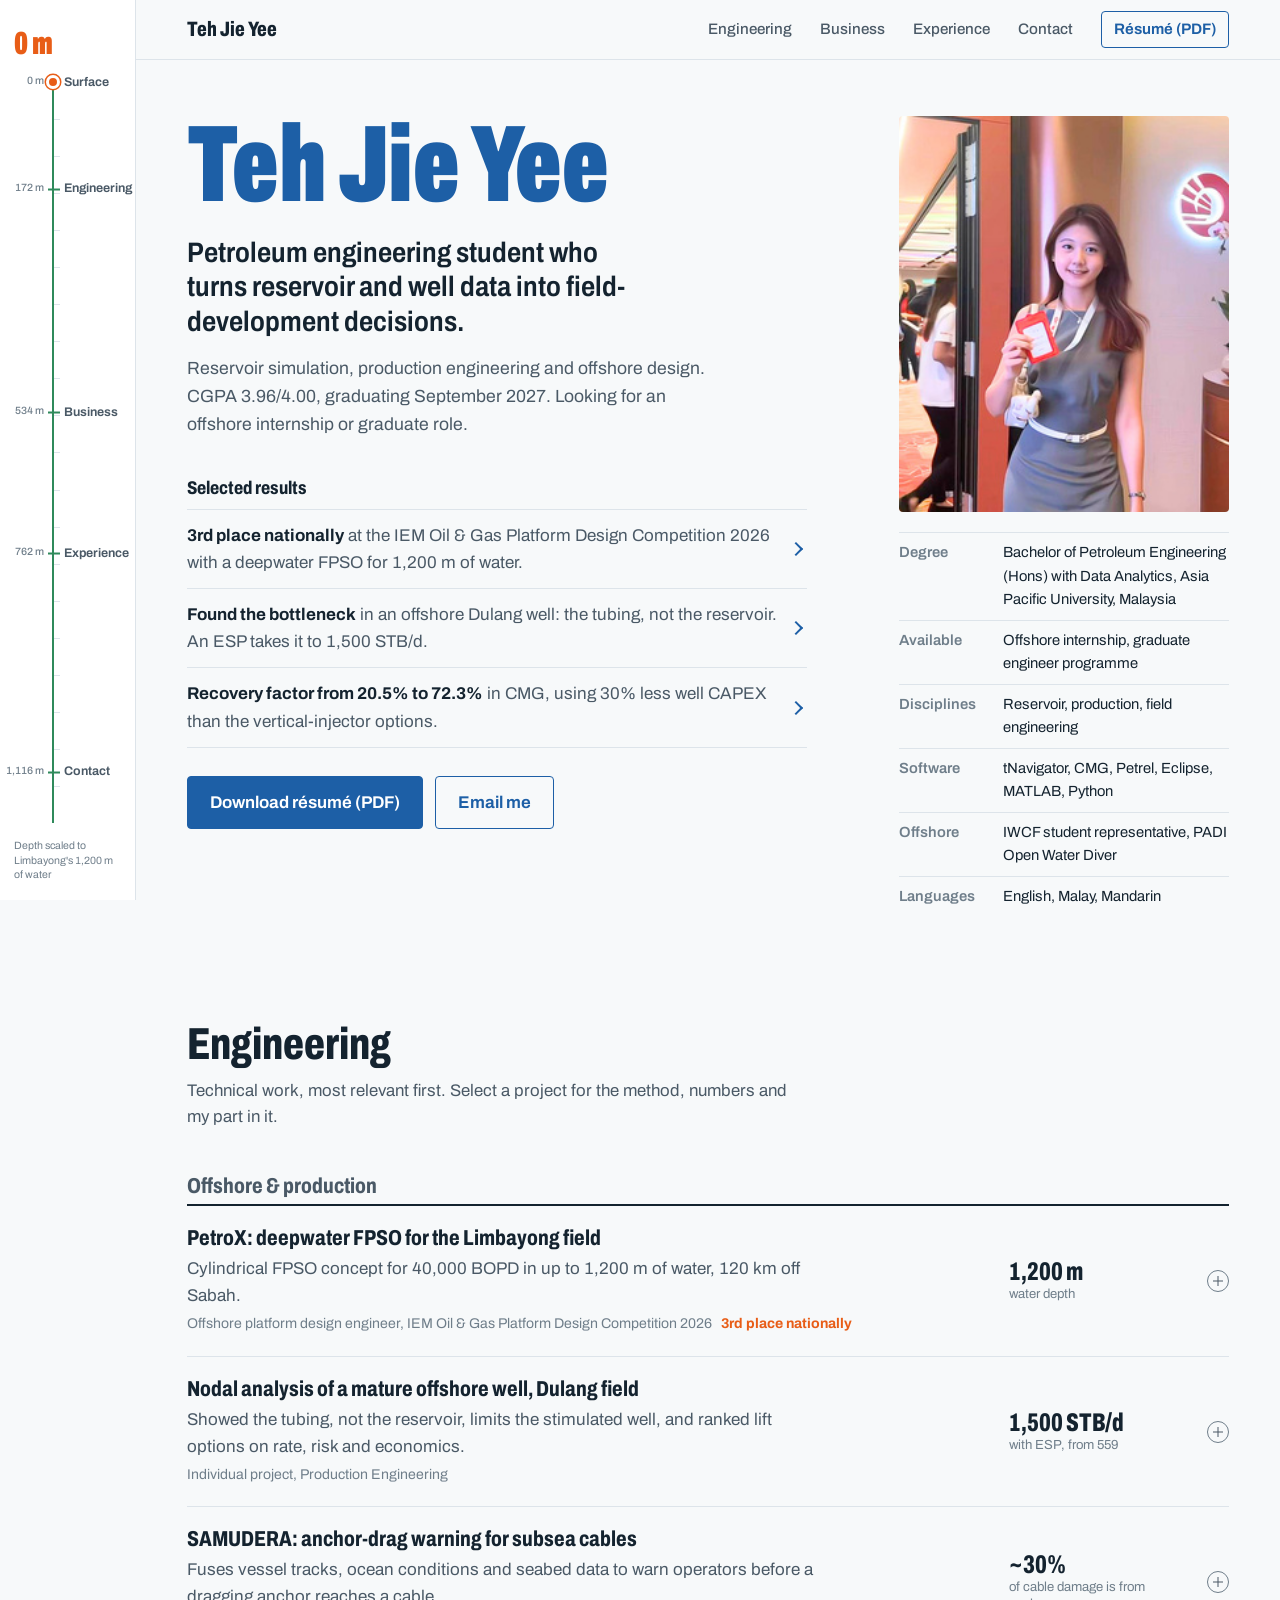
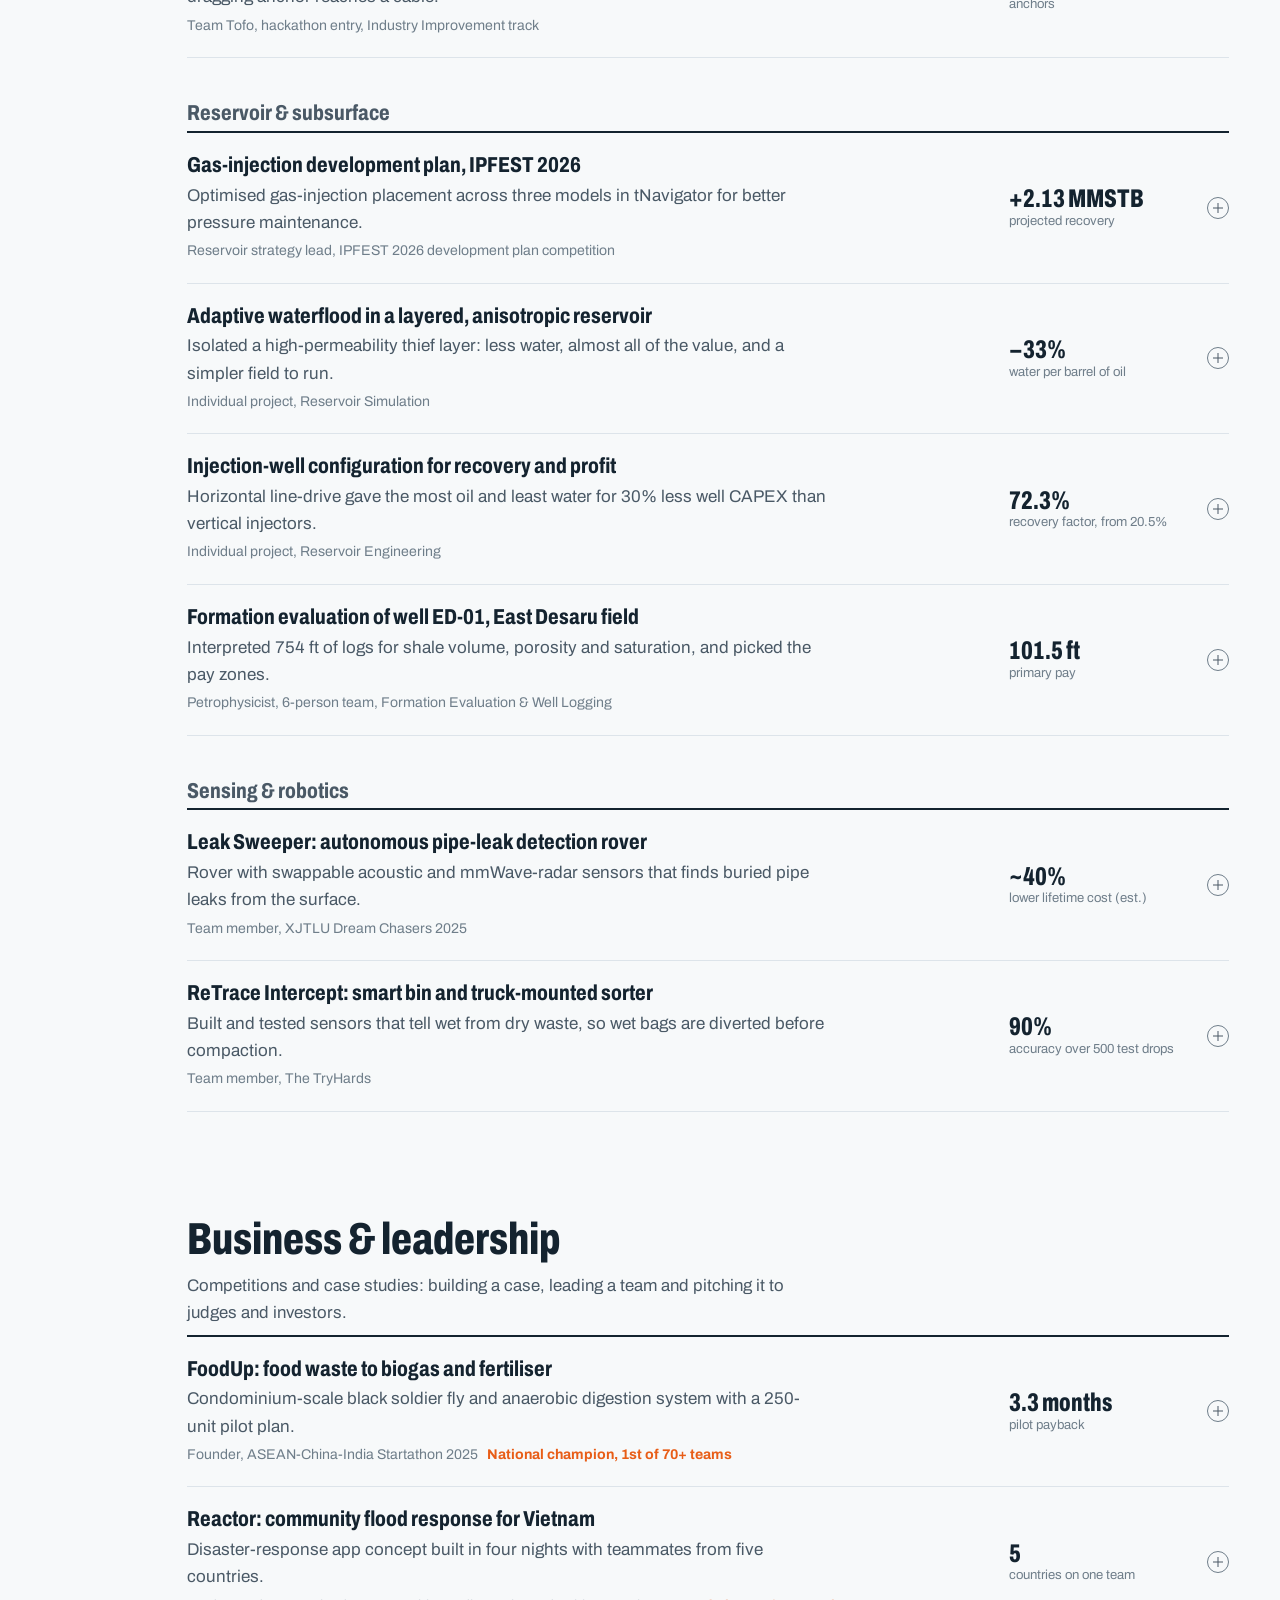
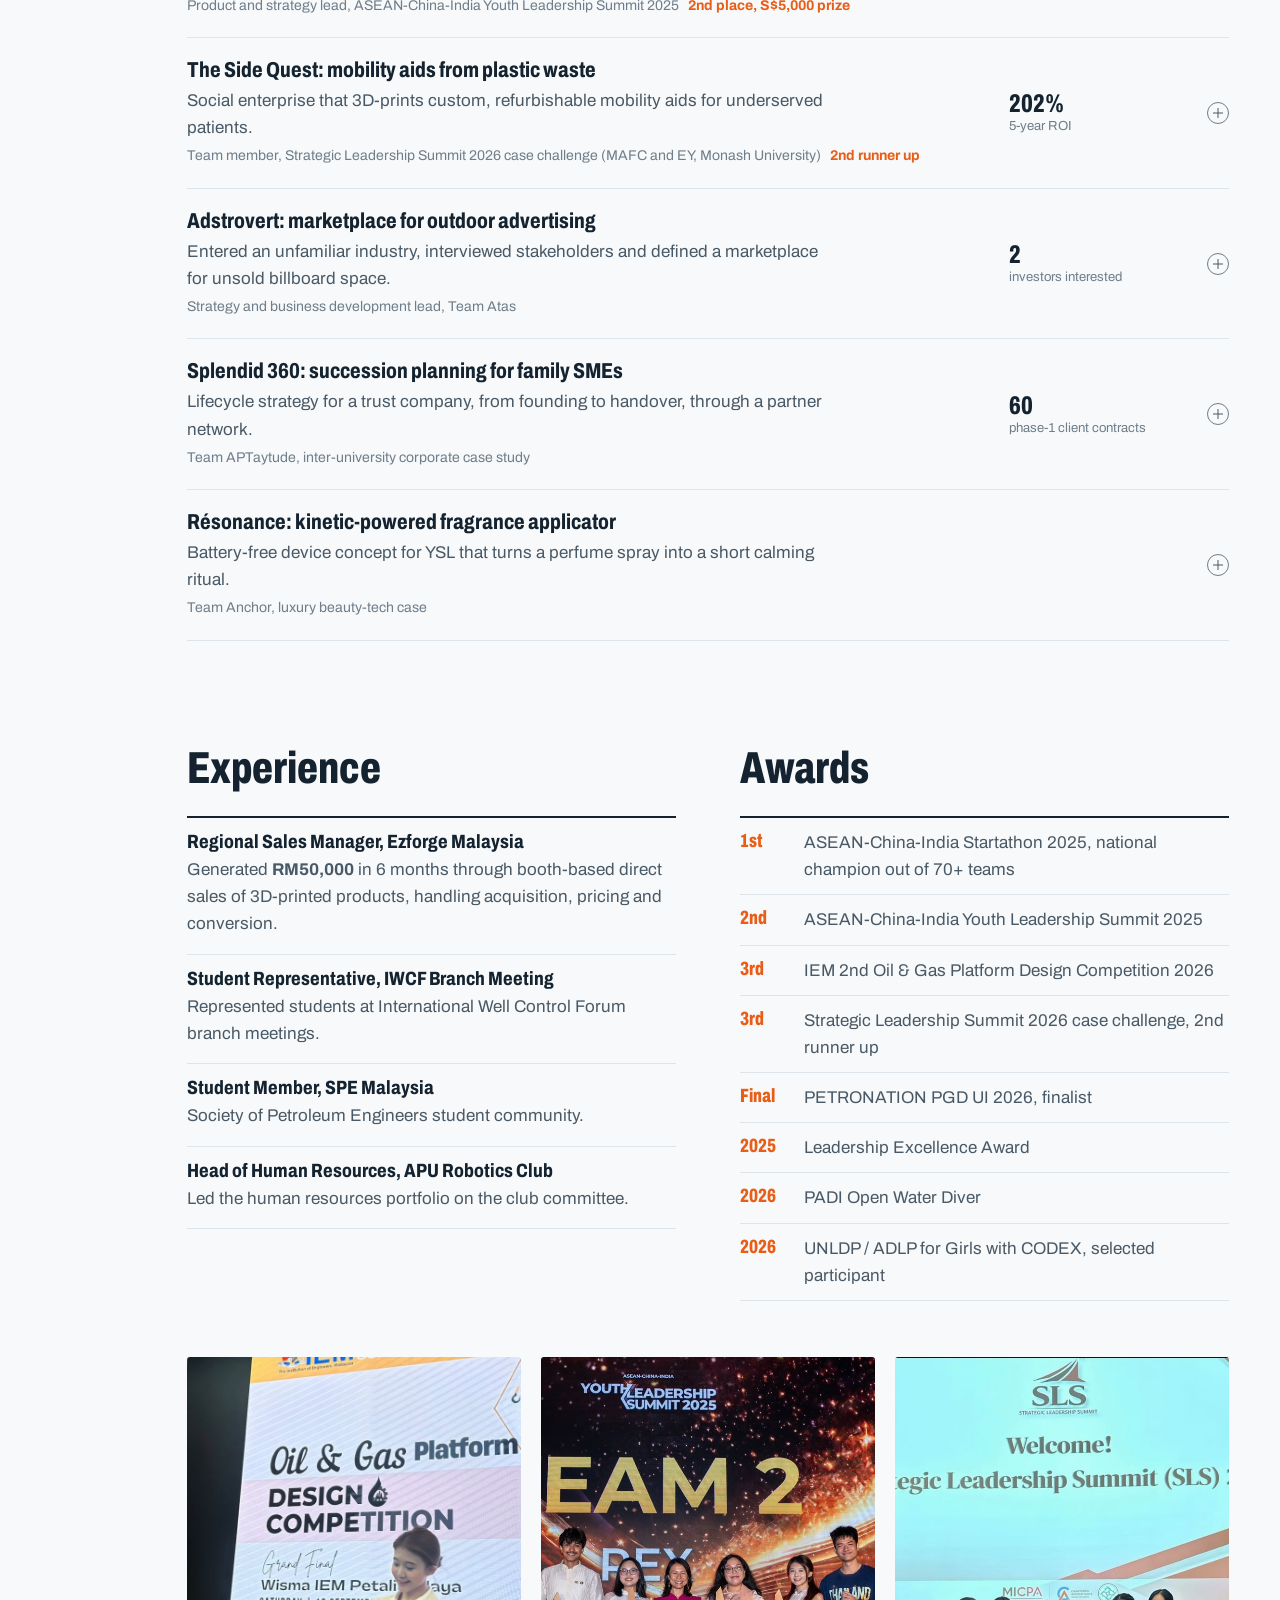
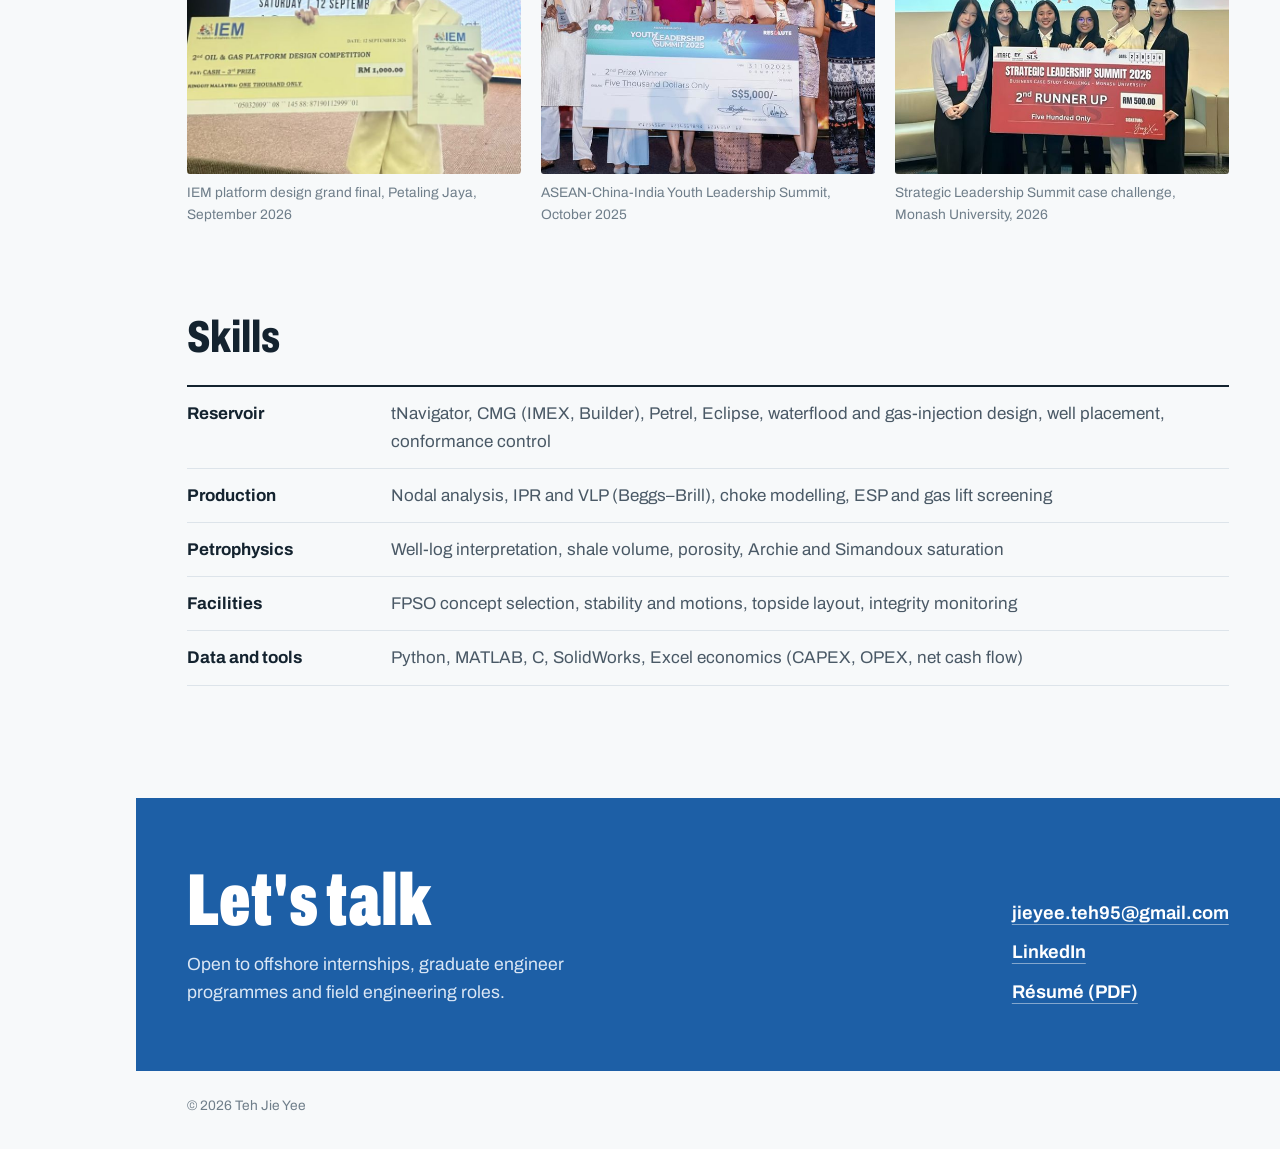
==== commit 98b28e2b: "Use original résumé photo as the portrait Co-Authored-By: Claude Opus 5.5 <noreply@anthropic.com>" ====
--- a/index.html
+++ b/index.html
@@ -7,7 +7,7 @@
   <meta name="description" content="Teh Jie Yee: petroleum engineering student (CGPA 3.96) in reservoir simulation, production and offshore design. Seeking offshore internship and graduate roles.">
   <meta property="og:title" content="Teh Jie Yee, Petroleum Engineer">
   <meta property="og:description" content="Reservoir simulation, production and offshore design. CGPA 3.96. 3rd place nationally, IEM Oil & Gas Platform Design Competition 2026.">
-  <meta property="og:image" content="assets/img/portrait.jpg">
+  <meta property="og:image" content="assets/img/photo.jpg">
   <link rel="preconnect" href="https://fonts.googleapis.com">
   <link rel="preconnect" href="https://fonts.gstatic.com" crossorigin>
   <link href="https://fonts.googleapis.com/css2?family=Archivo:wdth,wght@62..125,400..900&display=swap" rel="stylesheet">
@@ -60,7 +60,7 @@
     </div>
 
     <div class="hero-side">
-      <img class="portrait" src="assets/img/portrait.jpg" alt="Teh Jie Yee" width="540" height="720">
+      <img class="portrait" src="assets/img/photo.jpg" alt="Teh Jie Yee" width="251" height="335">
       <dl class="glance">
         <div><dt>Degree</dt><dd>Bachelor of Petroleum Engineering (Hons) with Data Analytics, Asia Pacific University, Malaysia</dd></div>
         <div><dt>Available</dt><dd>Offshore internship, graduate engineer programme</dd></div>
--- a/styles.css
+++ b/styles.css
@@ -101,7 +101,7 @@
 .btn:hover { background: var(--blue-deep); border-color: var(--blue-deep); color: #fff; }
 .btn-line { background: transparent; color: var(--blue); }
 .btn-line:hover { background: var(--blue-wash); color: var(--blue-deep); }
-.portrait { width: 100%; height: auto; aspect-ratio: 5/6; object-fit: cover; object-position: center 20%; border-radius: 4px; }
+.portrait { width: 100%; height: auto; aspect-ratio: 5/6; object-fit: cover; object-position: center top; border-radius: 4px; }
 .glance { margin: 20px 0 0; font-size: .92rem; }
 .glance div { display: grid; grid-template-columns: 92px minmax(0, 1fr); gap: 12px; padding: 8px 0; border-top: 1px solid var(--rule); }
 .glance dt { color: var(--ink-3); font-weight: 600; }
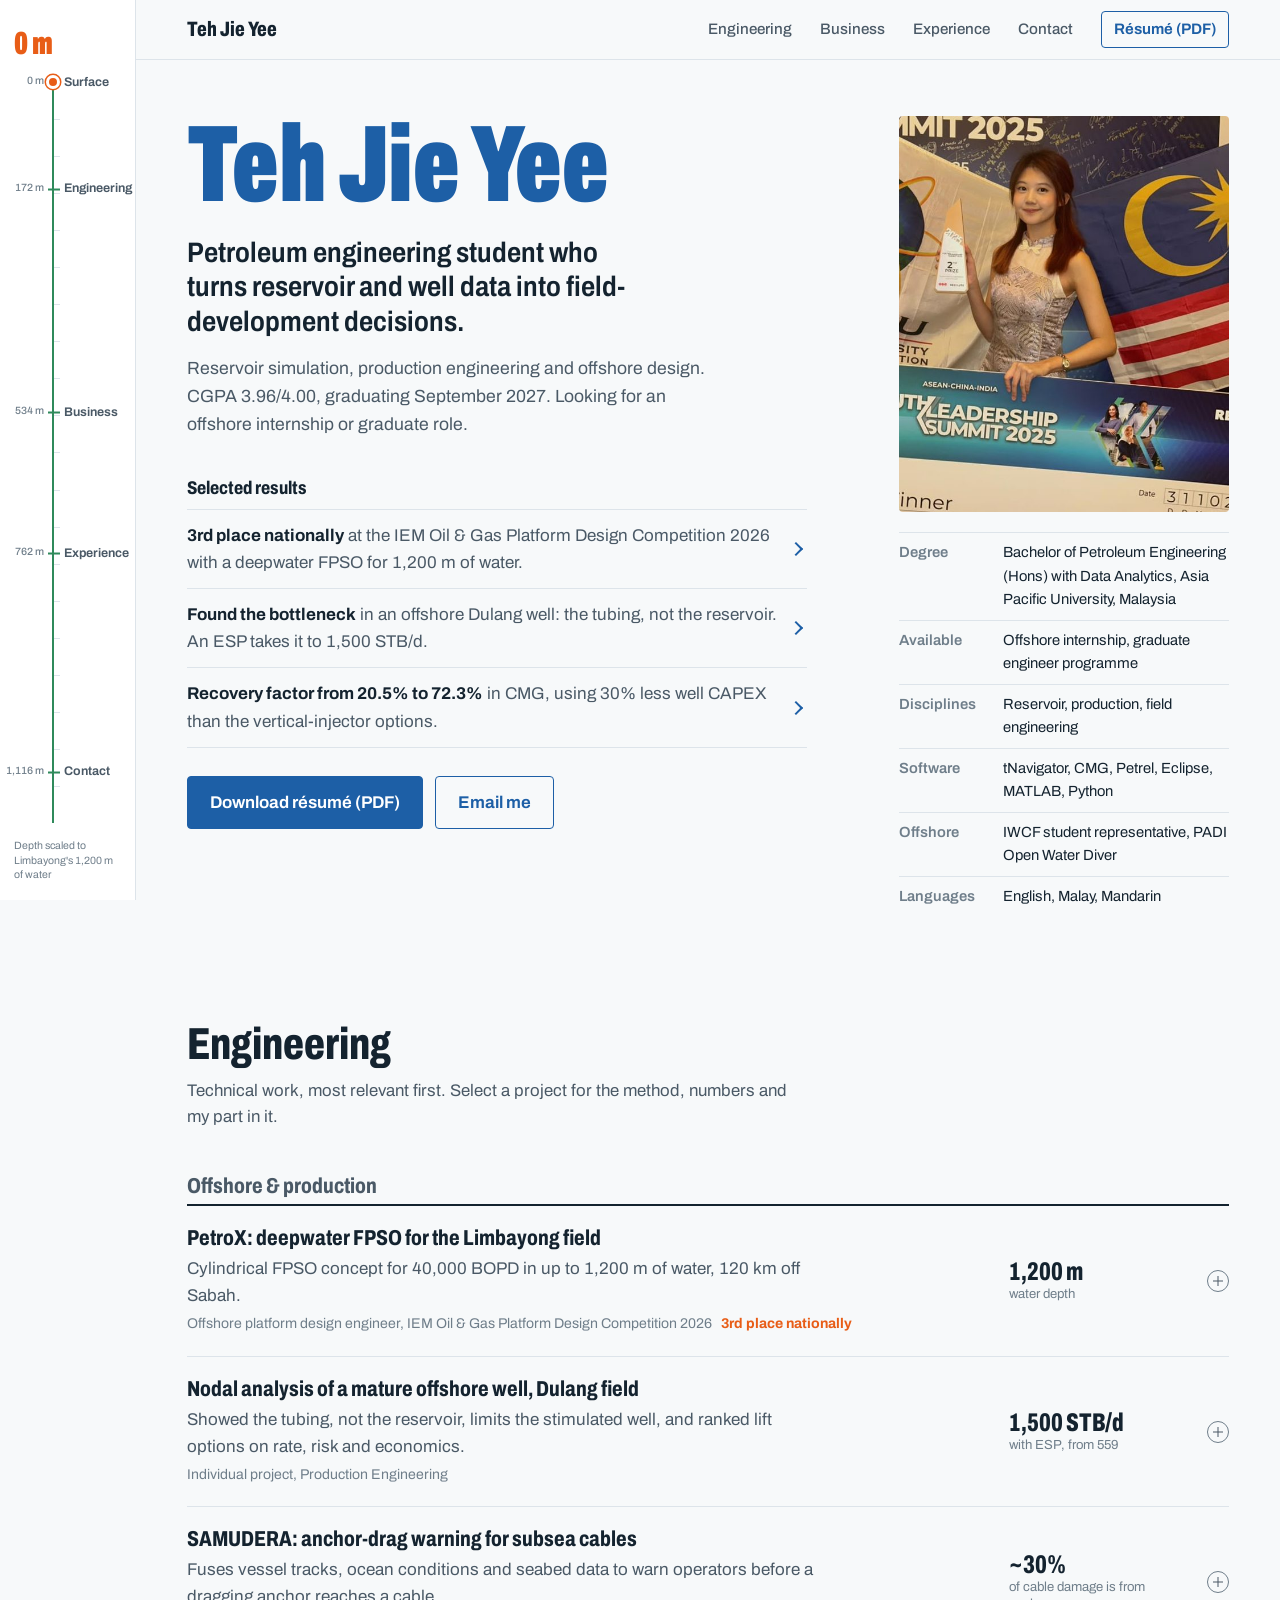
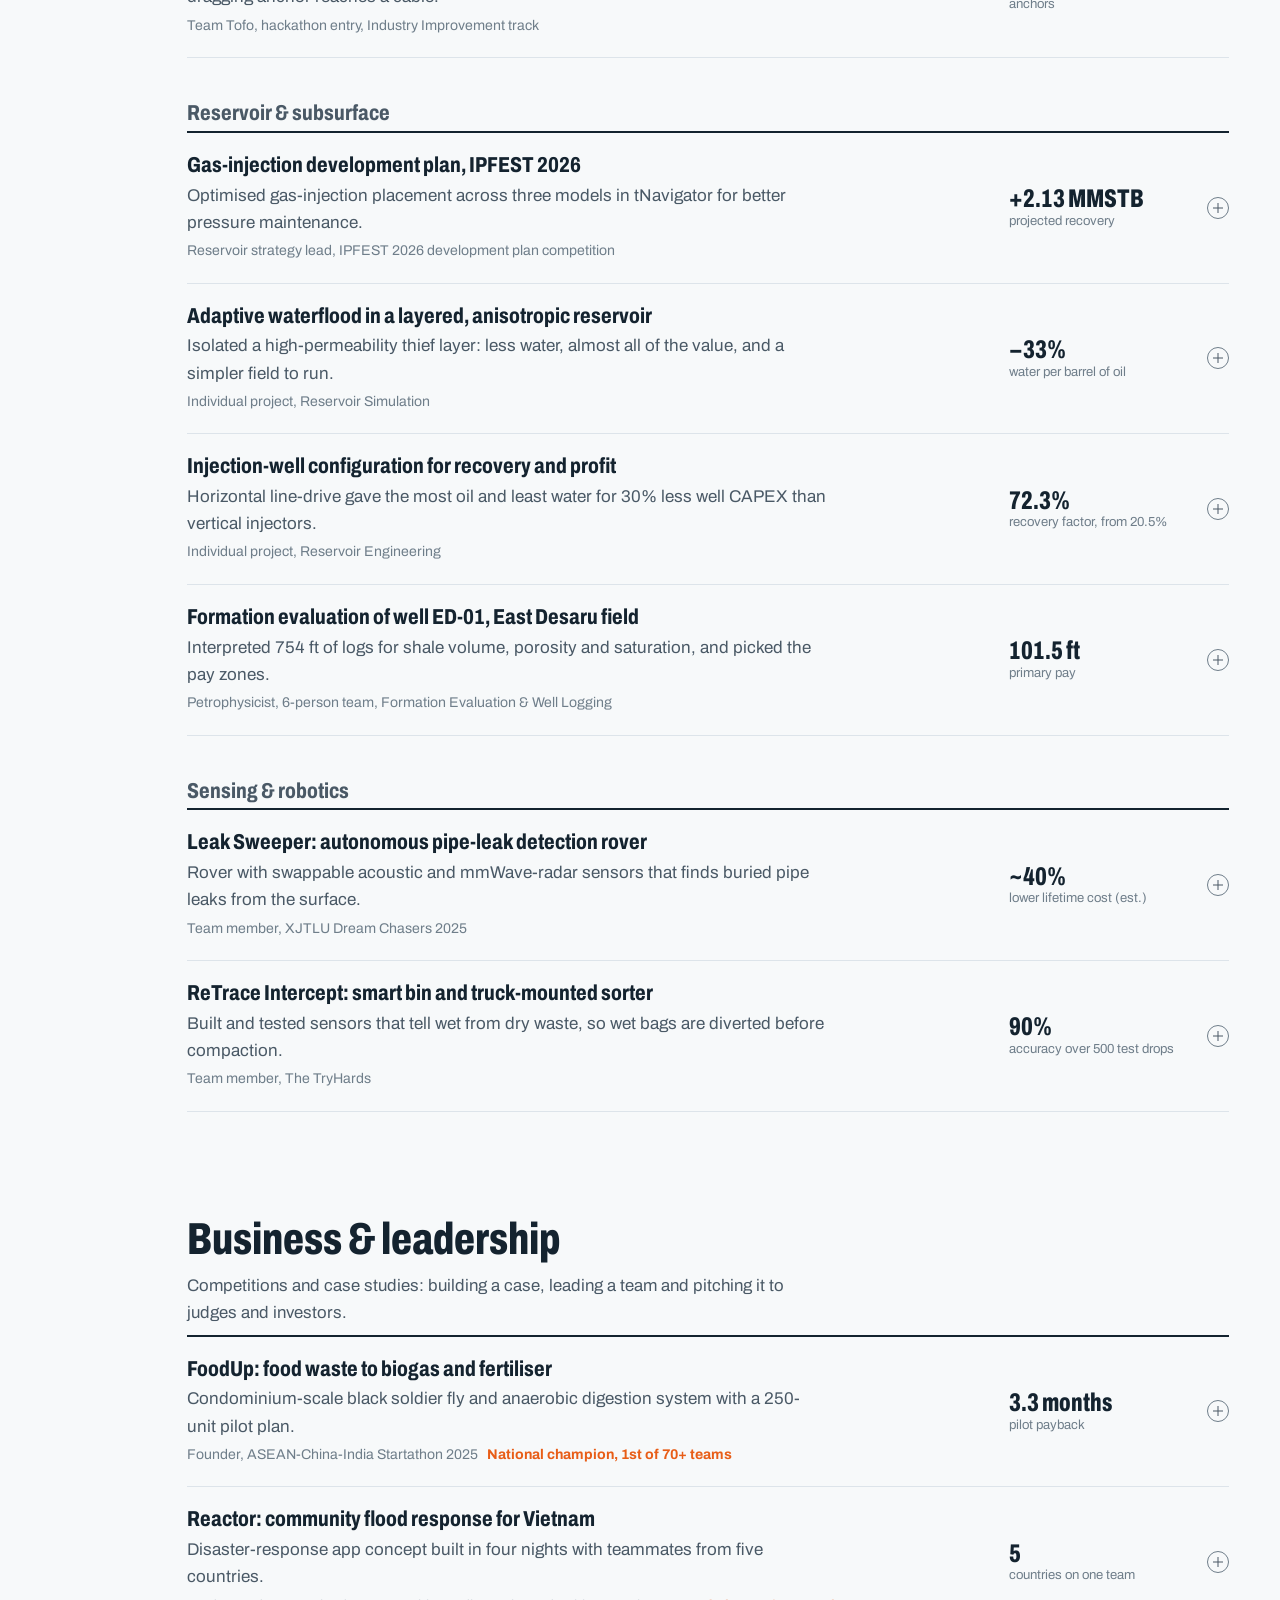
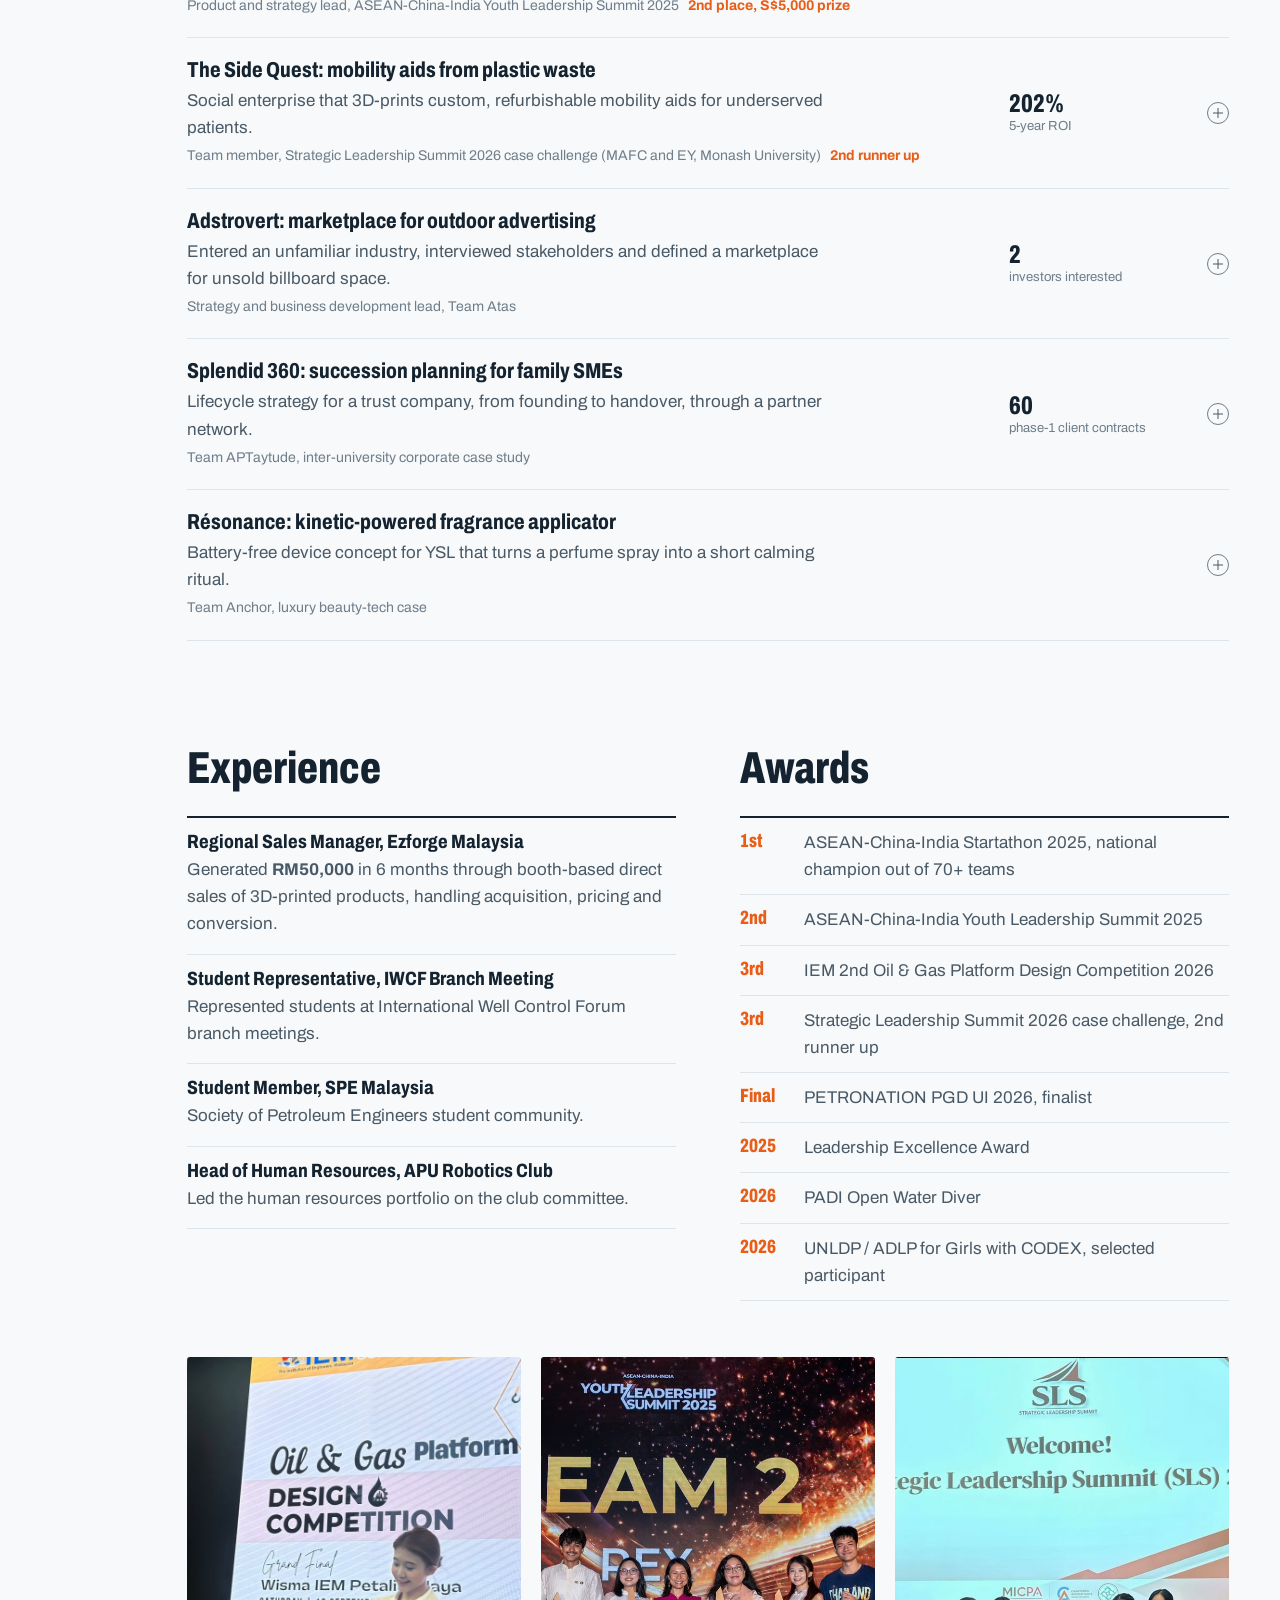
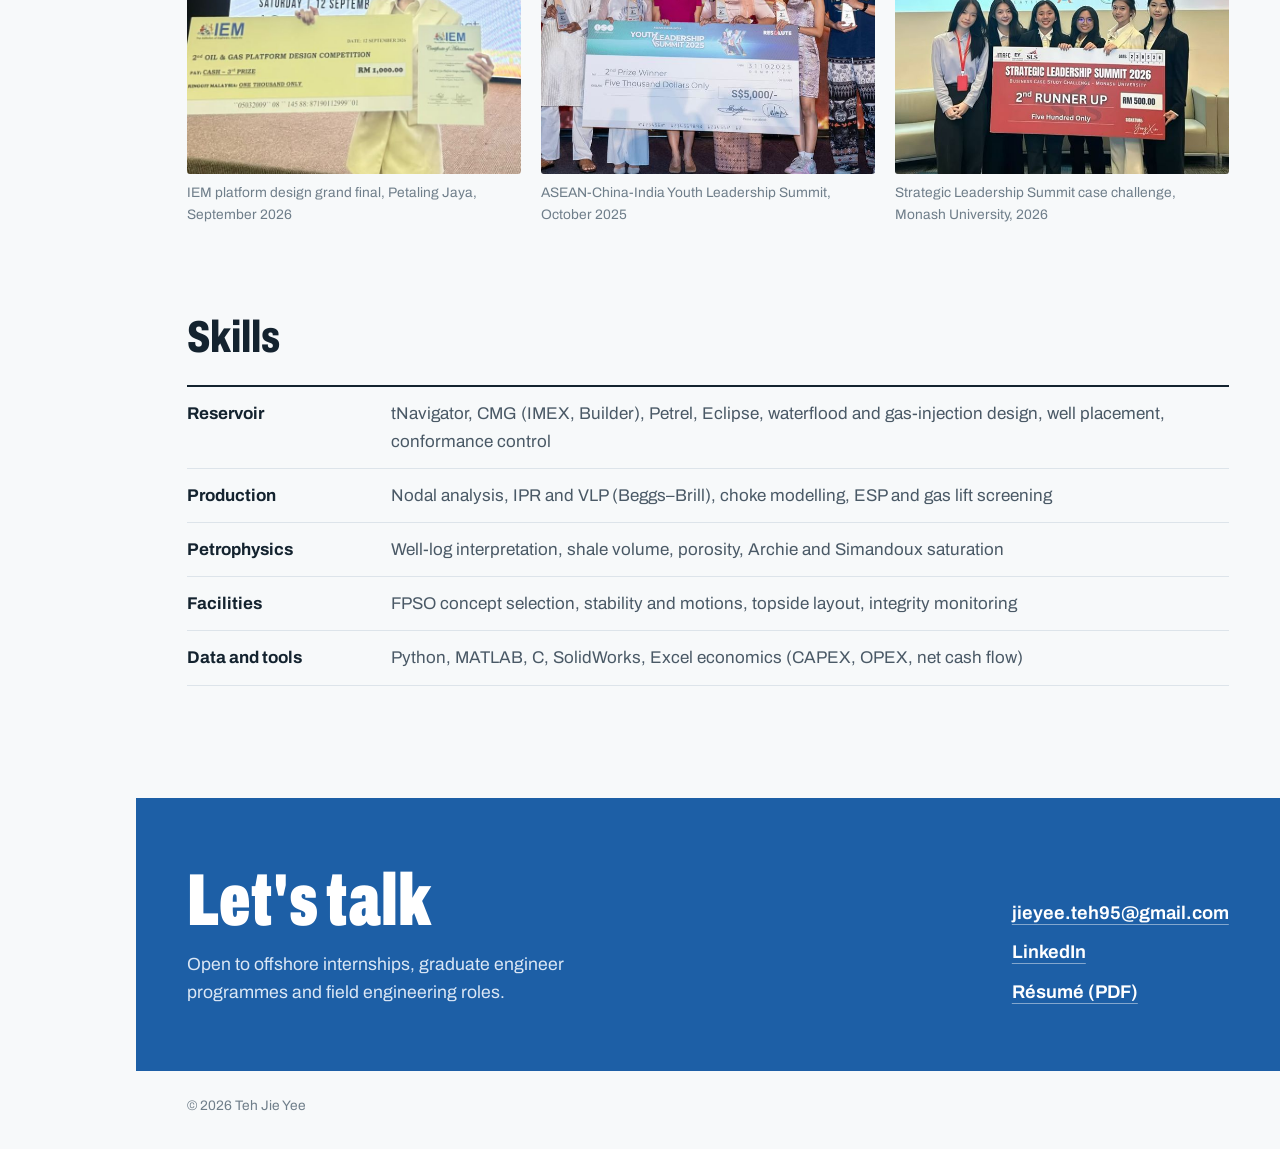
==== commit 7dc52c7d: "Use ACIYLS 2025 photo as the portrait Co-Authored-By: Claude Opus 5.5 <noreply@anthropic.com>" ====
--- a/index.html
+++ b/index.html
@@ -7,7 +7,7 @@
   <meta name="description" content="Teh Jie Yee: petroleum engineering student (CGPA 3.96) in reservoir simulation, production and offshore design. Seeking offshore internship and graduate roles.">
   <meta property="og:title" content="Teh Jie Yee, Petroleum Engineer">
   <meta property="og:description" content="Reservoir simulation, production and offshore design. CGPA 3.96. 3rd place nationally, IEM Oil & Gas Platform Design Competition 2026.">
-  <meta property="og:image" content="assets/img/photo.jpg">
+  <meta property="og:image" content="assets/img/profile.jpg">
   <link rel="preconnect" href="https://fonts.googleapis.com">
   <link rel="preconnect" href="https://fonts.gstatic.com" crossorigin>
   <link href="https://fonts.googleapis.com/css2?family=Archivo:wdth,wght@62..125,400..900&display=swap" rel="stylesheet">
@@ -60,7 +60,7 @@
     </div>
 
     <div class="hero-side">
-      <img class="portrait" src="assets/img/photo.jpg" alt="Teh Jie Yee" width="251" height="335">
+      <img class="portrait" src="assets/img/profile.jpg" alt="Teh Jie Yee holding the 2nd prize trophy at the ASEAN-China-India Youth Leadership Summit 2025" width="580" height="696">
       <dl class="glance">
         <div><dt>Degree</dt><dd>Bachelor of Petroleum Engineering (Hons) with Data Analytics, Asia Pacific University, Malaysia</dd></div>
         <div><dt>Available</dt><dd>Offshore internship, graduate engineer programme</dd></div>
--- a/styles.css
+++ b/styles.css
@@ -210,7 +210,7 @@
   .nav-links a { padding: 11px 0; border-top: 1px solid var(--rule); }
   .nav-links .nav-cv { border: 0; border-top: 1px solid var(--rule); border-radius: 0; padding: 11px 0; }
   .hero-side { grid-template-columns: 1fr; gap: 16px; }
-  .portrait { width: 140px; }
+  .portrait { width: 190px; }
   .glance div { grid-template-columns: 84px minmax(0, 1fr); gap: 10px; }
   .proj summary { grid-template-columns: minmax(0, 1fr) 22px; gap: 14px; }
   .proj-key { grid-column: 1; grid-row: 2; display: flex; align-items: baseline; gap: 8px; }
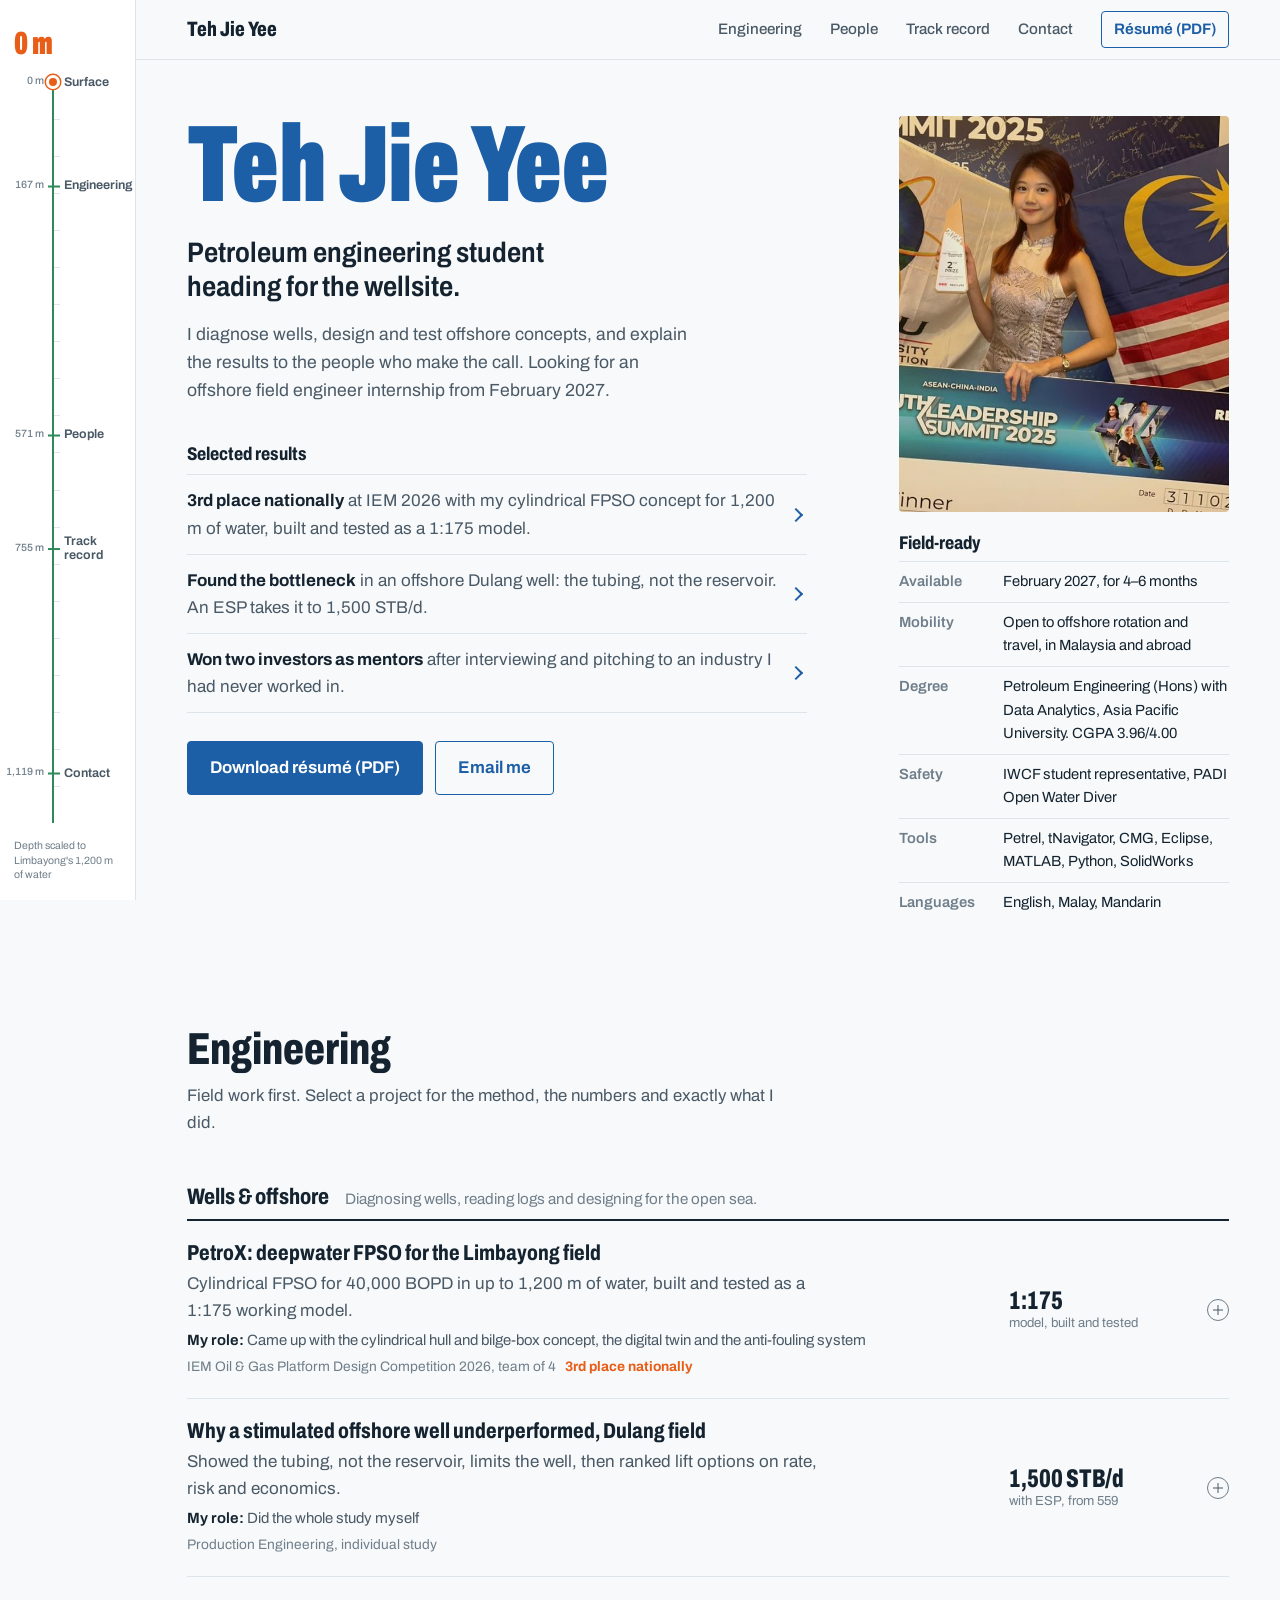
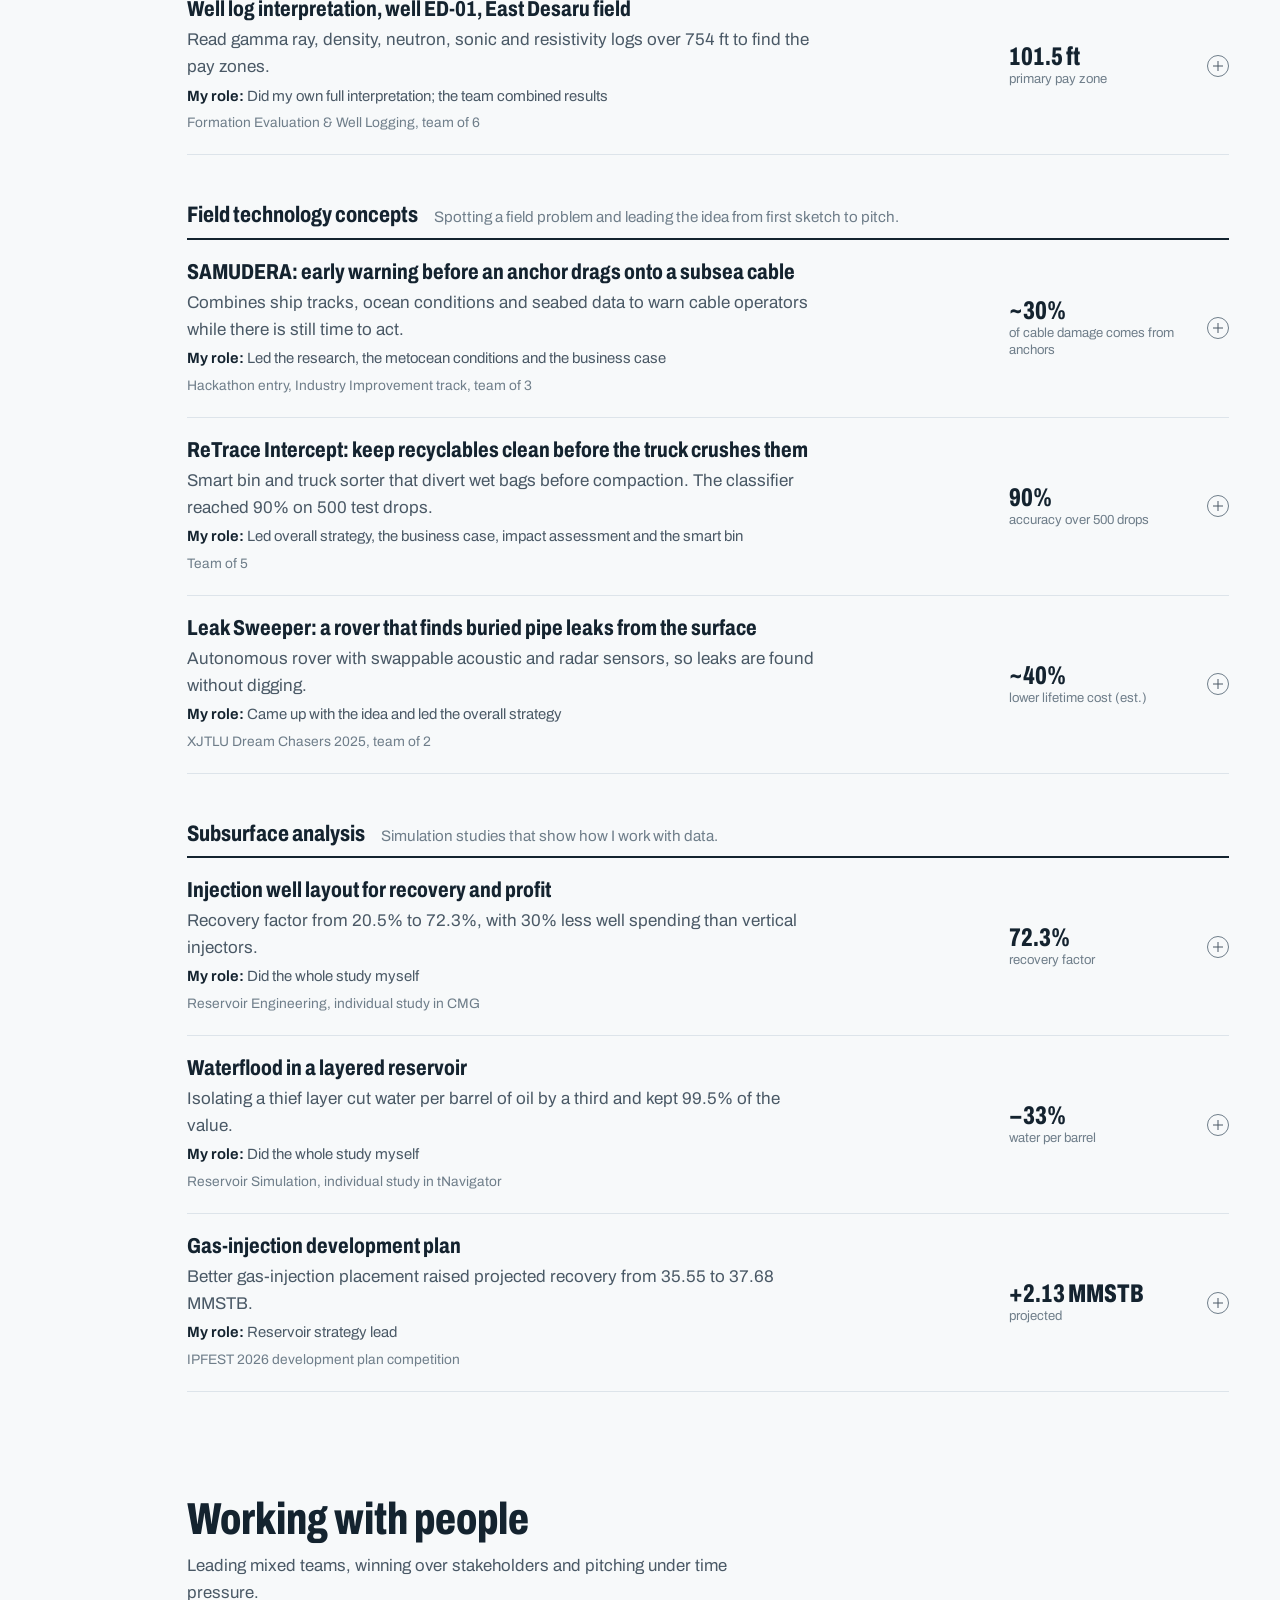
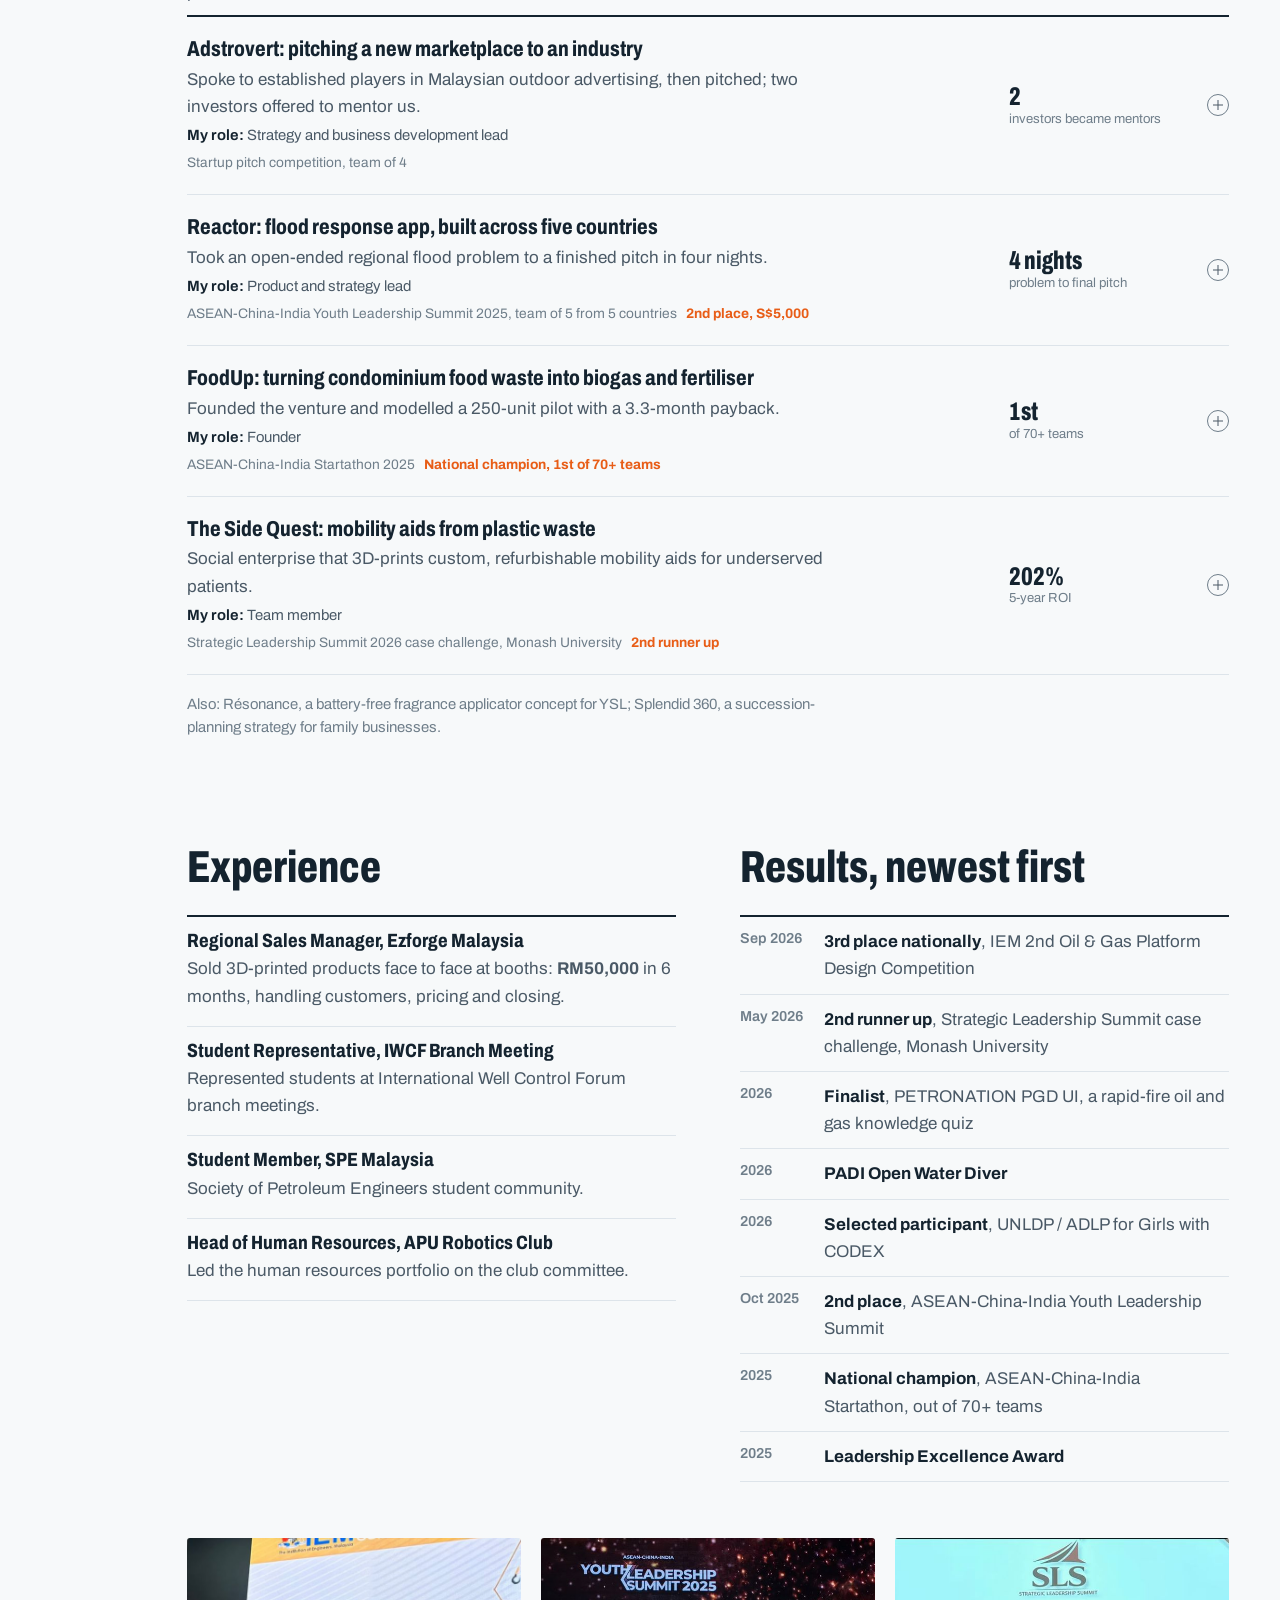
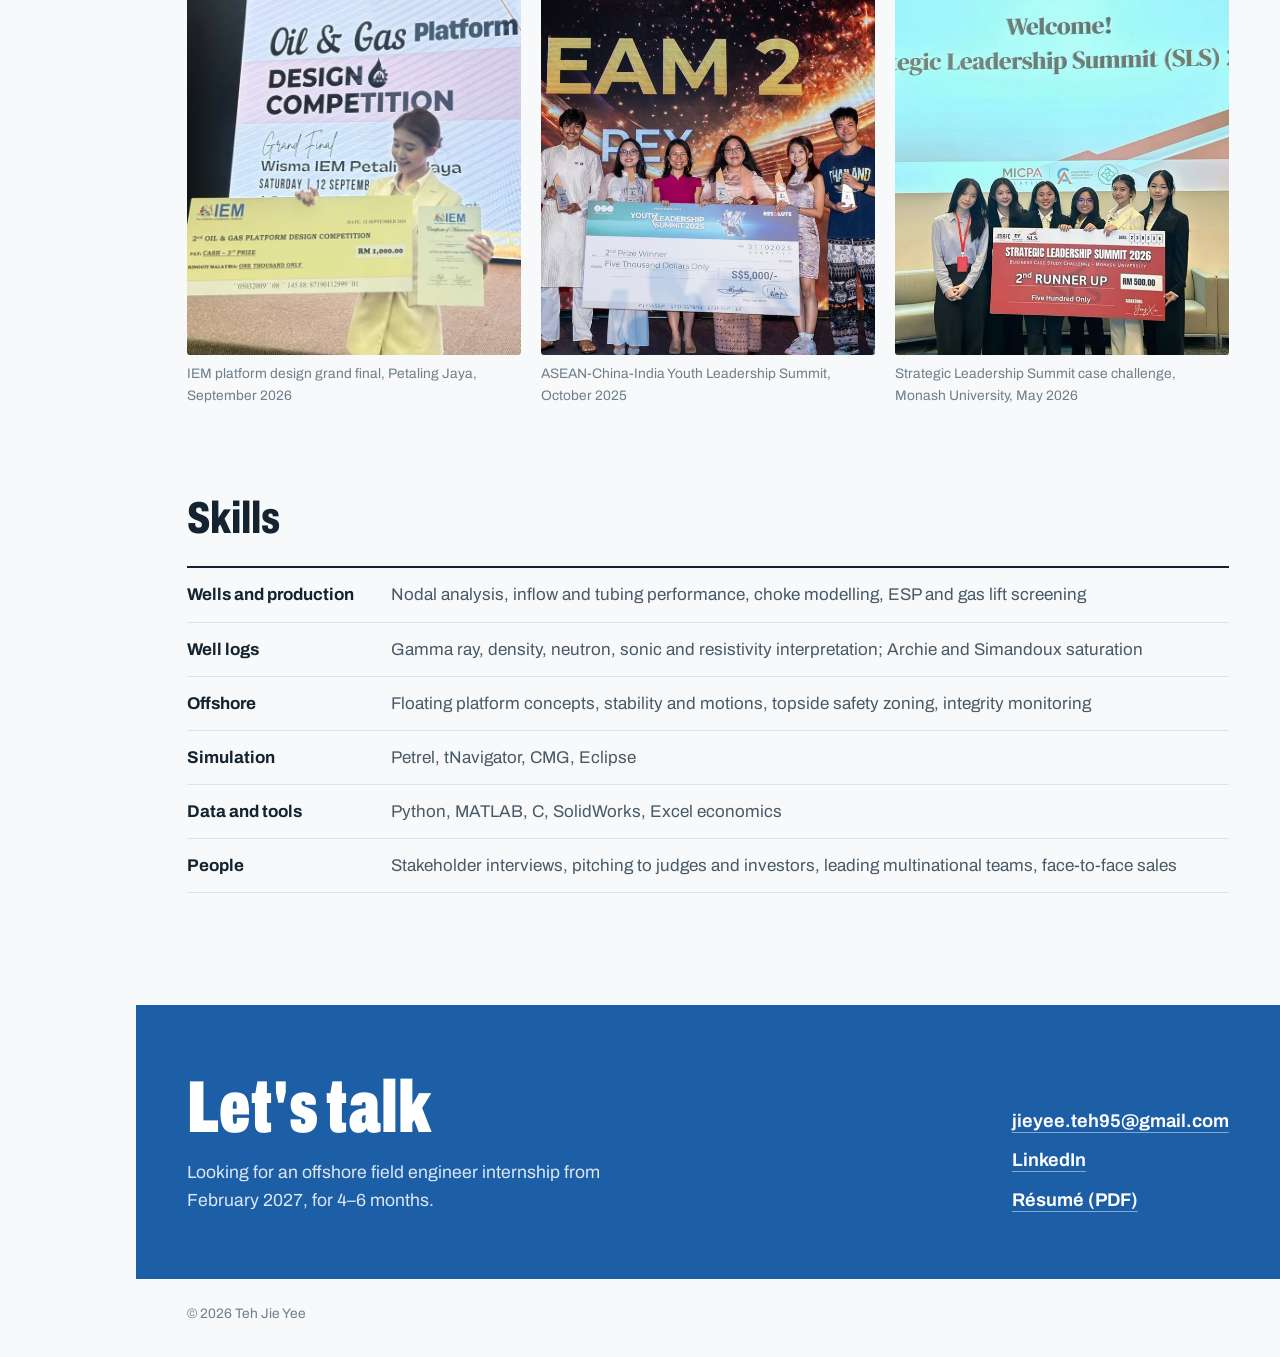
==== commit 5c283084: "Reframe portfolio for offshore field engineer roles (SLB): role and team size on every project, Fiel" ====
--- a/index.html
+++ b/index.html
@@ -4,9 +4,9 @@
   <meta charset="utf-8">
   <meta name="viewport" content="width=device-width, initial-scale=1">
   <title>Teh Jie Yee, Petroleum Engineer</title>
-  <meta name="description" content="Teh Jie Yee: petroleum engineering student (CGPA 3.96) in reservoir simulation, production and offshore design. Seeking offshore internship and graduate roles.">
+  <meta name="description" content="Teh Jie Yee: petroleum engineering student (CGPA 3.96) heading for the wellsite. Seeking an offshore field engineer internship from February 2027.">
   <meta property="og:title" content="Teh Jie Yee, Petroleum Engineer">
-  <meta property="og:description" content="Reservoir simulation, production and offshore design. CGPA 3.96. 3rd place nationally, IEM Oil & Gas Platform Design Competition 2026.">
+  <meta property="og:description" content="Well diagnostics, well logs and offshore design. 3rd place nationally, IEM Oil & Gas Platform Design Competition 2026. Available from February 2027.">
   <meta property="og:image" content="assets/img/profile.jpg">
   <link rel="preconnect" href="https://fonts.googleapis.com">
   <link rel="preconnect" href="https://fonts.gstatic.com" crossorigin>
@@ -23,8 +23,8 @@
   <button class="nav-toggle" aria-label="Open menu" aria-expanded="false" aria-controls="nav-links">Menu</button>
   <nav class="nav-links" id="nav-links" aria-label="Sections">
     <a href="#engineering">Engineering</a>
-    <a href="#business">Business</a>
-    <a href="#experience">Experience</a>
+    <a href="#people">People</a>
+    <a href="#record">Track record</a>
     <a href="#contact">Contact</a>
     <a href="assets/Teh-Jie-Yee-Resume.pdf" class="nav-cv" target="_blank" rel="noopener">Résumé (PDF)</a>
   </nav>
@@ -43,14 +43,14 @@
   <section class="hero" id="top" data-top="Surface">
     <div class="hero-text">
       <h1>Teh Jie Yee</h1>
-      <p class="pitch">Petroleum engineering student who turns reservoir and well data into field-development decisions.</p>
-      <p class="sub">Reservoir simulation, production engineering and offshore design. CGPA 3.96/4.00, graduating September 2027. Looking for an offshore internship or graduate role.</p>
+      <p class="pitch">Petroleum engineering student heading for the wellsite.</p>
+      <p class="sub">I diagnose wells, design and test offshore concepts, and explain the results to the people who make the call. Looking for an offshore field engineer internship from February 2027.</p>
 
       <h2 class="mini">Selected results</h2>
       <ul class="results">
-        <li><a href="#p-petrox"><strong>3rd place nationally</strong> at the IEM Oil &amp; Gas Platform Design Competition 2026 with a deepwater FPSO for 1,200 m of water.</a></li>
+        <li><a href="#p-petrox"><strong>3rd place nationally</strong> at IEM 2026 with my cylindrical FPSO concept for 1,200 m of water, built and tested as a 1:175 model.</a></li>
         <li><a href="#p-dulang"><strong>Found the bottleneck</strong> in an offshore Dulang well: the tubing, not the reservoir. An ESP takes it to 1,500 STB/d.</a></li>
-        <li><a href="#p-injection"><strong>Recovery factor from 20.5% to 72.3%</strong> in CMG, using 30% less well CAPEX than the vertical-injector options.</a></li>
+        <li><a href="#p-adstrovert"><strong>Won two investors as mentors</strong> after interviewing and pitching to an industry I had never worked in.</a></li>
       </ul>
 
       <div class="hero-cta">
@@ -61,56 +61,59 @@
 
     <div class="hero-side">
       <img class="portrait" src="assets/img/profile.jpg" alt="Teh Jie Yee holding the 2nd prize trophy at the ASEAN-China-India Youth Leadership Summit 2025" width="580" height="696">
-      <dl class="glance">
-        <div><dt>Degree</dt><dd>Bachelor of Petroleum Engineering (Hons) with Data Analytics, Asia Pacific University, Malaysia</dd></div>
-        <div><dt>Available</dt><dd>Offshore internship, graduate engineer programme</dd></div>
-        <div><dt>Disciplines</dt><dd>Reservoir, production, field engineering</dd></div>
-        <div><dt>Software</dt><dd>tNavigator, CMG, Petrel, Eclipse, MATLAB, Python</dd></div>
-        <div><dt>Offshore</dt><dd>IWCF student representative, PADI Open Water Diver</dd></div>
-        <div><dt>Languages</dt><dd>English, Malay, Mandarin</dd></div>
-      </dl>
+      <div>
+        <h2 class="mini side-head">Field-ready</h2>
+        <dl class="glance">
+          <div><dt>Available</dt><dd>February 2027, for 4–6 months</dd></div>
+          <div><dt>Mobility</dt><dd>Open to offshore rotation and travel, in Malaysia and abroad</dd></div>
+          <div><dt>Degree</dt><dd>Petroleum Engineering (Hons) with Data Analytics, Asia Pacific University. CGPA 3.96/4.00</dd></div>
+          <div><dt>Safety</dt><dd>IWCF student representative, PADI Open Water Diver</dd></div>
+          <div><dt>Tools</dt><dd>Petrel, tNavigator, CMG, Eclipse, MATLAB, Python, SolidWorks</dd></div>
+          <div><dt>Languages</dt><dd>English, Malay, Mandarin</dd></div>
+        </dl>
+      </div>
     </div>
   </section>
 
   <section id="engineering" class="block" data-top="Engineering">
     <header class="block-head">
       <h2>Engineering</h2>
-      <p>Technical work, most relevant first. Select a project for the method, numbers and my part in it.</p>
+      <p>Field work first. Select a project for the method, the numbers and exactly what I did.</p>
     </header>
     <div id="list-engineering"></div>
   </section>
 
-  <section id="business" class="block" data-top="Business">
+  <section id="people" class="block" data-top="People">
     <header class="block-head">
-      <h2>Business &amp; leadership</h2>
-      <p>Competitions and case studies: building a case, leading a team and pitching it to judges and investors.</p>
+      <h2>Working with people</h2>
+      <p>Leading mixed teams, winning over stakeholders and pitching under time pressure.</p>
     </header>
-    <div id="list-business"></div>
+    <div id="list-people"></div>
   </section>
 
-  <section id="experience" class="block" data-top="Experience">
+  <section id="record" class="block" data-top="Track record">
     <div class="split">
       <div>
         <h2>Experience</h2>
         <ol class="history">
-          <li><h3>Regional Sales Manager, Ezforge Malaysia</h3><p>Generated <strong>RM50,000</strong> in 6 months through booth-based direct sales of 3D-printed products, handling acquisition, pricing and conversion.</p></li>
+          <li><h3>Regional Sales Manager, Ezforge Malaysia</h3><p>Sold 3D-printed products face to face at booths: <strong>RM50,000</strong> in 6 months, handling customers, pricing and closing.</p></li>
           <li><h3>Student Representative, IWCF Branch Meeting</h3><p>Represented students at International Well Control Forum branch meetings.</p></li>
           <li><h3>Student Member, SPE Malaysia</h3><p>Society of Petroleum Engineers student community.</p></li>
           <li><h3>Head of Human Resources, APU Robotics Club</h3><p>Led the human resources portfolio on the club committee.</p></li>
         </ol>
       </div>
       <div>
-        <h2>Awards</h2>
+        <h2>Results, newest first</h2>
         <table class="awards">
           <tbody>
-            <tr><th scope="row">1st</th><td>ASEAN-China-India Startathon 2025, national champion out of 70+ teams</td></tr>
-            <tr><th scope="row">2nd</th><td>ASEAN-China-India Youth Leadership Summit 2025</td></tr>
-            <tr><th scope="row">3rd</th><td>IEM 2nd Oil &amp; Gas Platform Design Competition 2026</td></tr>
-            <tr><th scope="row">3rd</th><td>Strategic Leadership Summit 2026 case challenge, 2nd runner up</td></tr>
-            <tr><th scope="row">Final</th><td>PETRONATION PGD UI 2026, finalist</td></tr>
-            <tr><th scope="row">2025</th><td>Leadership Excellence Award</td></tr>
-            <tr><th scope="row">2026</th><td>PADI Open Water Diver</td></tr>
-            <tr><th scope="row">2026</th><td>UNLDP / ADLP for Girls with CODEX, selected participant</td></tr>
+            <tr><th scope="row">Sep 2026</th><td><strong>3rd place nationally</strong>, IEM 2nd Oil &amp; Gas Platform Design Competition</td></tr>
+            <tr><th scope="row">May 2026</th><td><strong>2nd runner up</strong>, Strategic Leadership Summit case challenge, Monash University</td></tr>
+            <tr><th scope="row">2026</th><td><strong>Finalist</strong>, PETRONATION PGD UI, a rapid-fire oil and gas knowledge quiz</td></tr>
+            <tr><th scope="row">2026</th><td><strong>PADI Open Water Diver</strong></td></tr>
+            <tr><th scope="row">2026</th><td><strong>Selected participant</strong>, UNLDP / ADLP for Girls with CODEX</td></tr>
+            <tr><th scope="row">Oct 2025</th><td><strong>2nd place</strong>, ASEAN-China-India Youth Leadership Summit</td></tr>
+            <tr><th scope="row">2025</th><td><strong>National champion</strong>, ASEAN-China-India Startathon, out of 70+ teams</td></tr>
+            <tr><th scope="row">2025</th><td><strong>Leadership Excellence Award</strong></td></tr>
           </tbody>
         </table>
       </div>
@@ -119,23 +122,24 @@
     <div class="podium">
       <figure><img src="assets/img/podium-iem.jpg" alt="Teh Jie Yee holding the IEM 3rd prize cheque" loading="lazy"><figcaption>IEM platform design grand final, Petaling Jaya, September 2026</figcaption></figure>
       <figure><img src="assets/img/podium-aci.jpg" alt="Team REX on stage with the 2nd prize" loading="lazy"><figcaption>ASEAN-China-India Youth Leadership Summit, October 2025</figcaption></figure>
-      <figure><img src="assets/img/podium-sls.jpg" alt="The Side Quest team with the 2nd runner up cheque" loading="lazy"><figcaption>Strategic Leadership Summit case challenge, Monash University, 2026</figcaption></figure>
+      <figure><img src="assets/img/podium-sls.jpg" alt="The team with the 2nd runner up cheque at SLS 2026" loading="lazy"><figcaption>Strategic Leadership Summit case challenge, Monash University, May 2026</figcaption></figure>
     </div>
 
     <h2 class="skills-head">Skills</h2>
     <dl class="skills">
-      <div><dt>Reservoir</dt><dd>tNavigator, CMG (IMEX, Builder), Petrel, Eclipse, waterflood and gas-injection design, well placement, conformance control</dd></div>
-      <div><dt>Production</dt><dd>Nodal analysis, IPR and VLP (Beggs–Brill), choke modelling, ESP and gas lift screening</dd></div>
-      <div><dt>Petrophysics</dt><dd>Well-log interpretation, shale volume, porosity, Archie and Simandoux saturation</dd></div>
-      <div><dt>Facilities</dt><dd>FPSO concept selection, stability and motions, topside layout, integrity monitoring</dd></div>
-      <div><dt>Data and tools</dt><dd>Python, MATLAB, C, SolidWorks, Excel economics (CAPEX, OPEX, net cash flow)</dd></div>
+      <div><dt>Wells and production</dt><dd>Nodal analysis, inflow and tubing performance, choke modelling, ESP and gas lift screening</dd></div>
+      <div><dt>Well logs</dt><dd>Gamma ray, density, neutron, sonic and resistivity interpretation; Archie and Simandoux saturation</dd></div>
+      <div><dt>Offshore</dt><dd>Floating platform concepts, stability and motions, topside safety zoning, integrity monitoring</dd></div>
+      <div><dt>Simulation</dt><dd>Petrel, tNavigator, CMG, Eclipse</dd></div>
+      <div><dt>Data and tools</dt><dd>Python, MATLAB, C, SolidWorks, Excel economics</dd></div>
+      <div><dt>People</dt><dd>Stakeholder interviews, pitching to judges and investors, leading multinational teams, face-to-face sales</dd></div>
     </dl>
   </section>
 
   <section id="contact" class="contact" data-top="Contact">
     <div>
       <h2>Let's talk</h2>
-      <p>Open to offshore internships, graduate engineer programmes and field engineering roles.</p>
+      <p>Looking for an offshore field engineer internship from February 2027, for 4–6 months.</p>
     </div>
     <ul class="contact-links">
       <li><a href="mailto:jieyee.teh95@gmail.com">jieyee.teh95@gmail.com</a></li>
--- a/styles.css
+++ b/styles.css
@@ -102,13 +102,16 @@
 .btn-line { background: transparent; color: var(--blue); }
 .btn-line:hover { background: var(--blue-wash); color: var(--blue-deep); }
 .portrait { width: 100%; height: auto; aspect-ratio: 5/6; object-fit: cover; object-position: center top; border-radius: 4px; }
-.glance { margin: 20px 0 0; font-size: .92rem; }
+.side-head { margin-top: 22px; }
+.glance { margin: 8px 0 0; font-size: .92rem; }
 .glance div { display: grid; grid-template-columns: 92px minmax(0, 1fr); gap: 12px; padding: 8px 0; border-top: 1px solid var(--rule); }
 .glance dt { color: var(--ink-3); font-weight: 600; }
 .glance dd { margin: 0; }
 
 /* ---------- project lists ---------- */
-.group { font-size: 1.35rem; font-stretch: 78%; font-weight: 750; color: var(--ink-2); margin: 44px 0 6px; }
+.group-head { display: flex; flex-wrap: wrap; align-items: baseline; gap: 4px 16px; margin: 48px 0 8px; }
+.group { font-size: 1.4rem; font-stretch: 78%; font-weight: 750; color: var(--ink); }
+.group-head p { color: var(--ink-3); font-size: .95rem; }
 .projs { border-top: 2px solid var(--ink); }
 .proj { border-bottom: 1px solid var(--rule); }
 .proj summary {
@@ -122,7 +125,10 @@
 .proj-title { font-size: 1.35rem; font-weight: 750; font-stretch: 78%; line-height: 1.15; }
 .proj summary:hover .proj-title { color: var(--blue); }
 .proj-result { color: var(--ink-2); max-width: 64ch; }
-.proj-context { font-size: .88rem; color: var(--ink-3); }
+.proj-role { font-size: .93rem; color: var(--ink-2); }
+.proj-role strong { color: var(--ink); font-weight: 650; }
+.proj-context { font-size: .86rem; color: var(--ink-3); }
+.also { margin-top: 18px; color: var(--ink-3); font-size: .93rem; max-width: 70ch; }
 .award { display: inline-block; margin-left: 6px; color: var(--orange); font-weight: 700; }
 .proj-key { display: grid; font-size: .82rem; line-height: 1.25; color: var(--ink-3); }
 .proj-key strong { font-size: 1.6rem; font-weight: 800; font-stretch: 68%; color: var(--ink); line-height: 1.05; }
@@ -155,8 +161,9 @@
 .history p { margin-top: 4px; color: var(--ink-2); }
 .awards { width: 100%; margin-top: 24px; border-collapse: collapse; border-top: 2px solid var(--ink); }
 .awards th, .awards td { text-align: left; padding: 11px 0; border-bottom: 1px solid var(--rule); vertical-align: top; }
-.awards th { width: 64px; font-weight: 800; font-stretch: 70%; font-size: 1.2rem; line-height: 1.25; color: var(--orange); }
+.awards th { width: 84px; font-weight: 600; font-size: .9rem; line-height: 1.5; color: var(--ink-3); white-space: nowrap; }
 .awards td { color: var(--ink-2); }
+.awards td strong { color: var(--ink); }
 .podium { display: grid; grid-template-columns: repeat(3, 1fr); gap: 20px; margin-top: 56px; }
 .podium figure { margin: 0; }
 .podium img { width: 100%; aspect-ratio: 4/5; object-fit: cover; border-radius: 3px; }
@@ -195,7 +202,8 @@
   .hero h1 { order: 1; } .pitch { order: 2; } .sub { order: 3; }
   .hero-side { order: 4; margin-top: 28px; display: grid; grid-template-columns: 150px minmax(0, 1fr); gap: 20px; align-items: start; }
   .mini { order: 5; } .results { order: 6; } .hero-cta { order: 7; }
-  .glance { margin: 0; }
+  .glance { margin: 8px 0 0; }
+  .side-head { margin-top: 0; }
   .proj-body { grid-template-columns: 1fr; gap: 20px; }
   .proj-pics { grid-template-columns: repeat(auto-fit, minmax(200px, 1fr)); }
   .split { grid-template-columns: 1fr; gap: 72px; }
